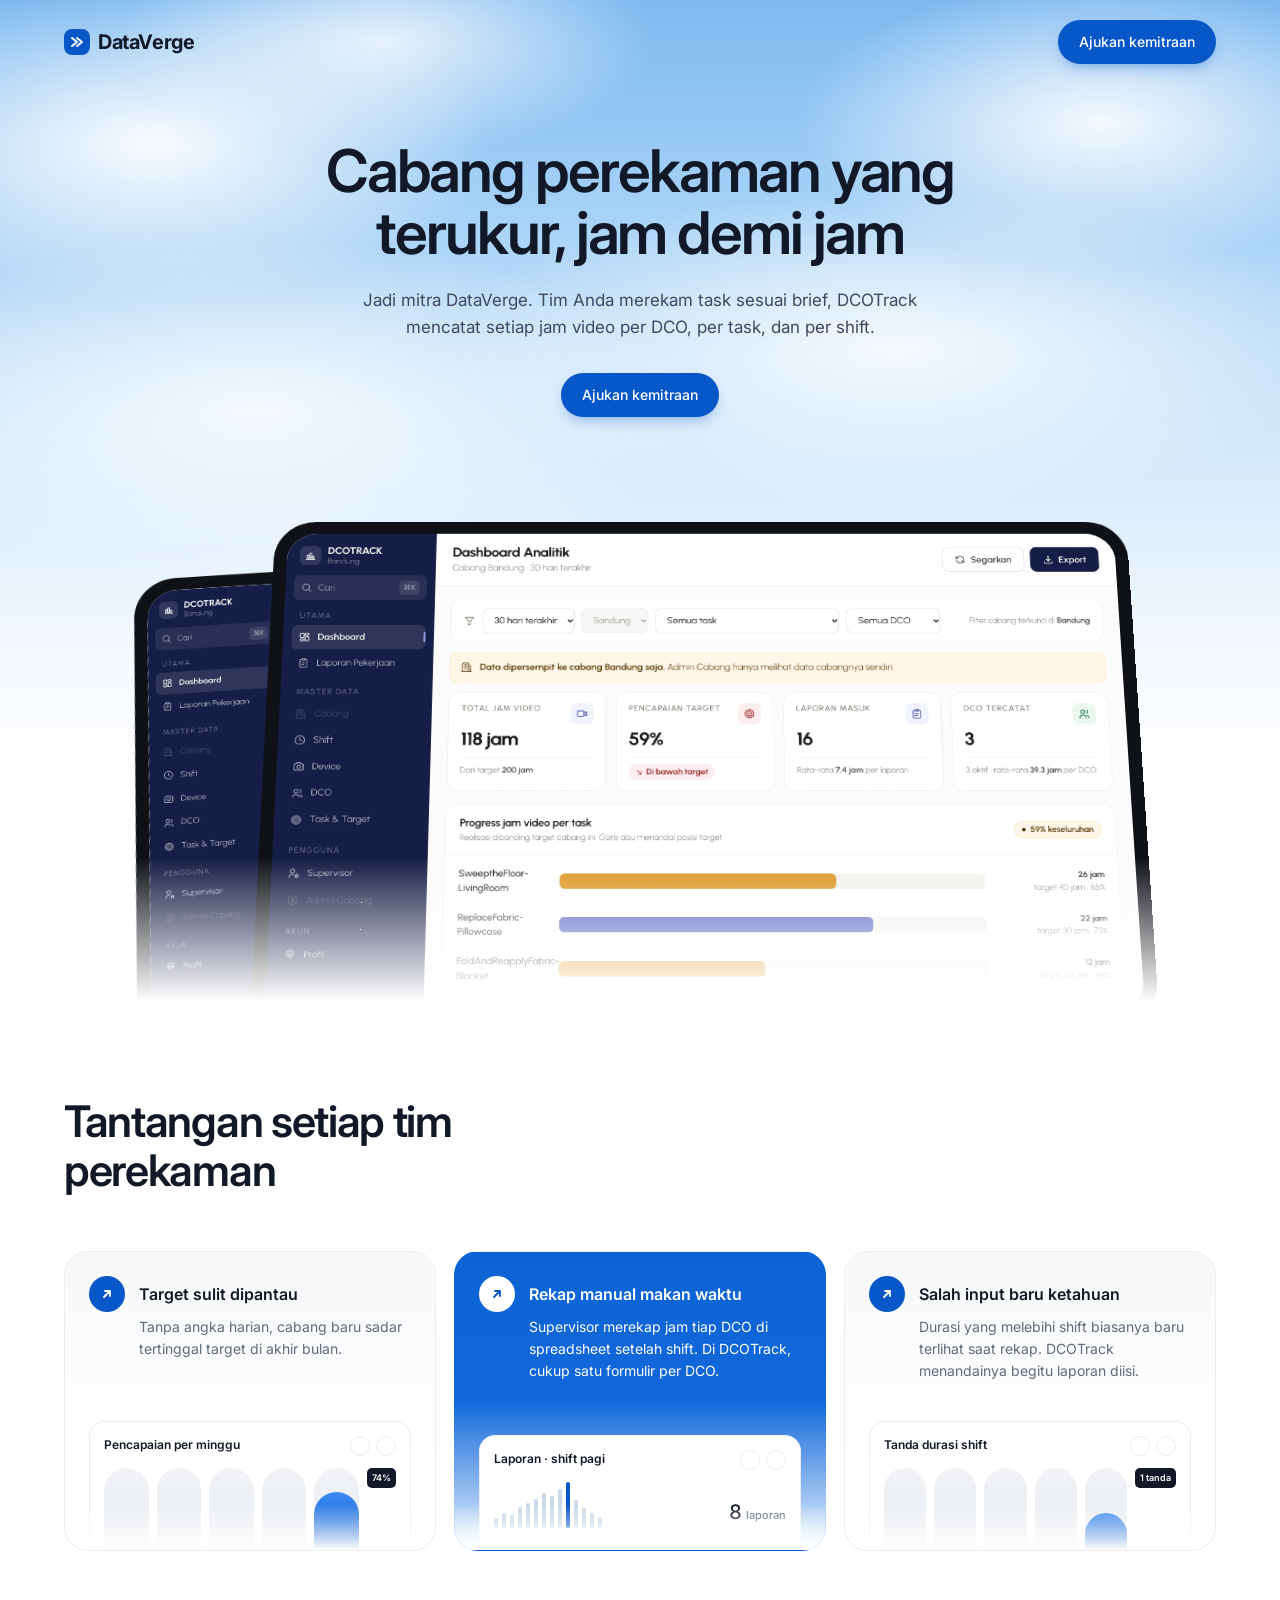
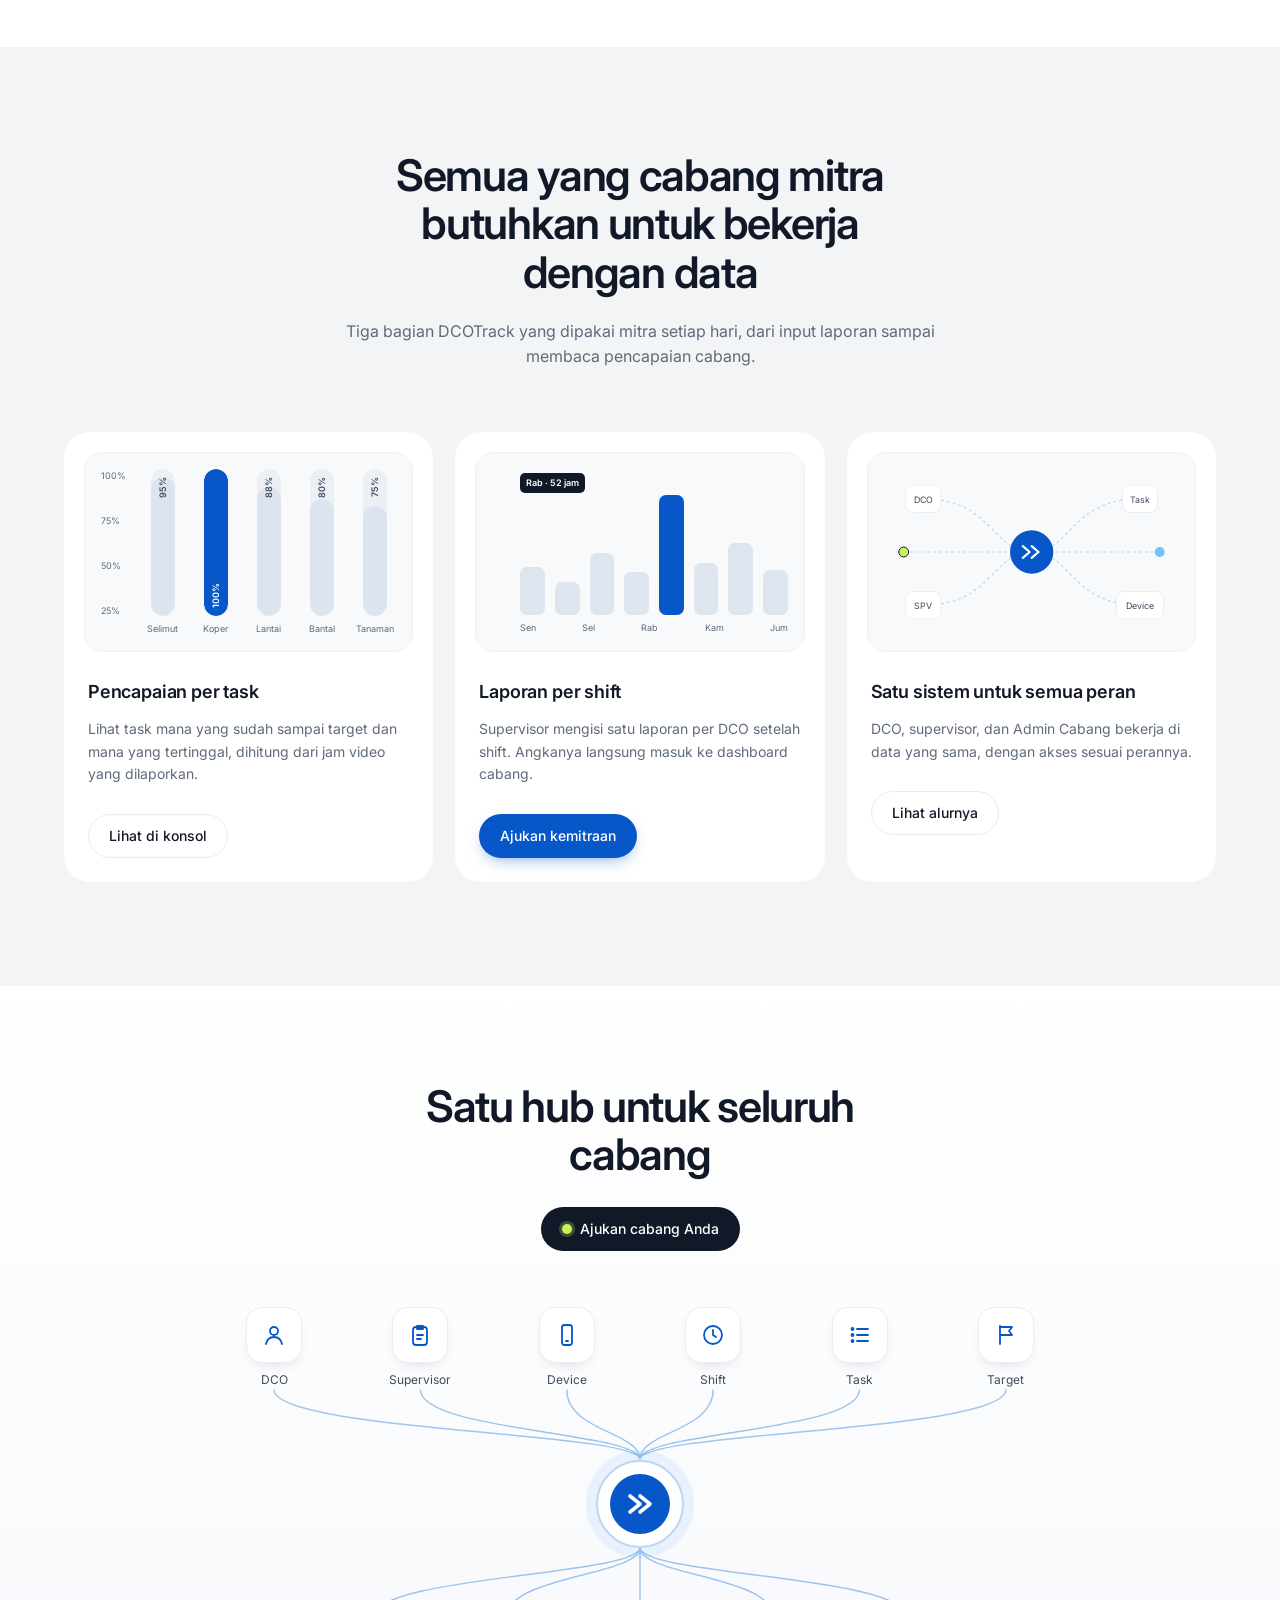
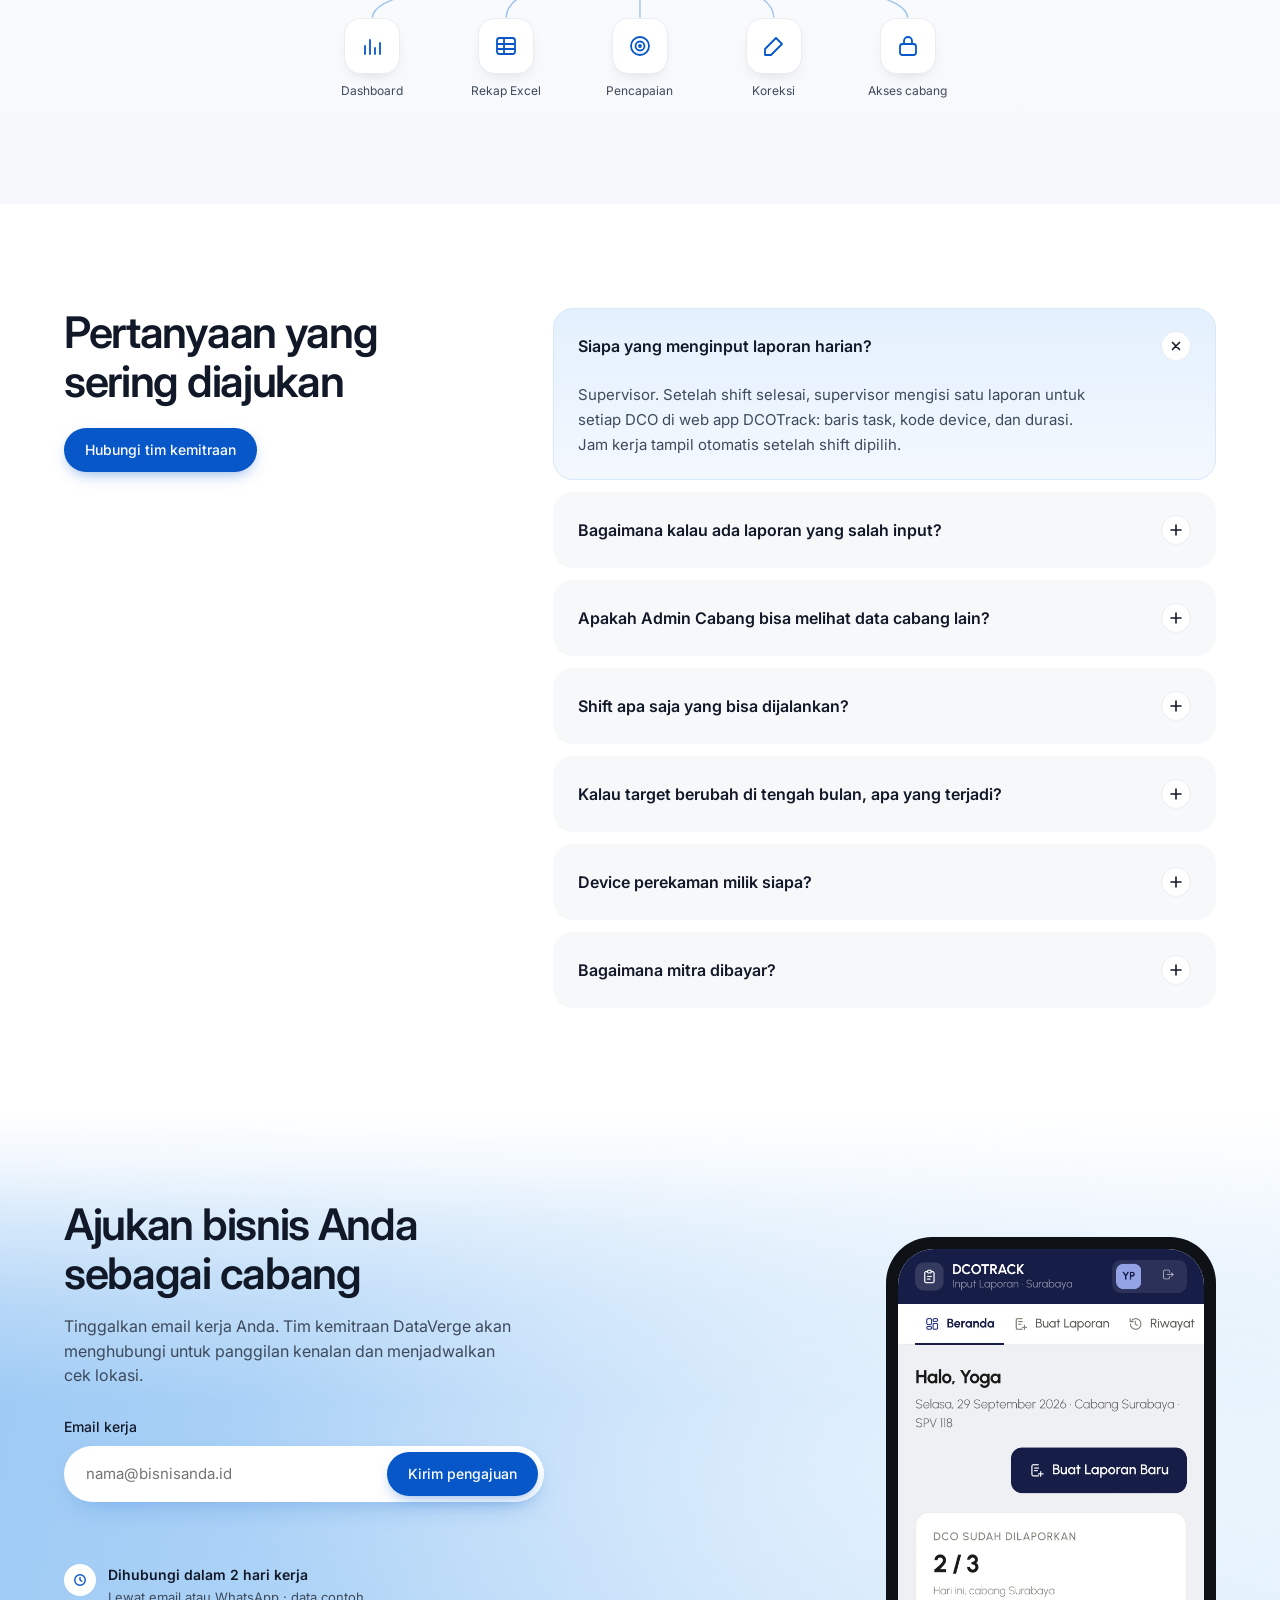
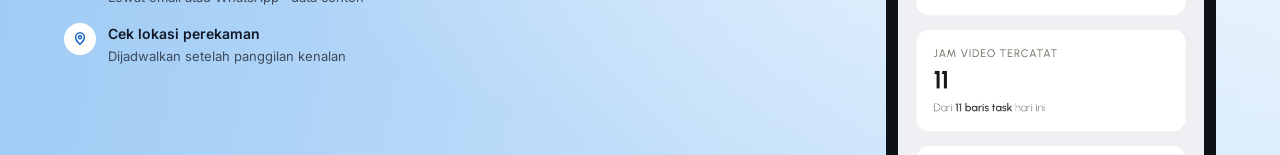
==== index.html @ 67f7b641 "first commit" ====
<!DOCTYPE html>
<html lang="id">
<head>
<meta charset="utf-8">
<meta name="viewport" content="width=device-width, initial-scale=1">
<title>DataVerge · Kemitraan Cabang Perekaman</title>
<meta name="description" content="Program kemitraan DataVerge: jalankan cabang perekaman video aktivitas, dengan laporan per DCO, per task, dan per shift di DCOTrack.">
<link rel="preconnect" href="https://fonts.googleapis.com">
<link rel="preconnect" href="https://fonts.gstatic.com" crossorigin>
<link href="https://fonts.googleapis.com/css2?family=Inter:wght@400;500;600;700&display=swap" rel="stylesheet">
<style>
/* Layout mengikuti referensi yang dipilih pemilik (override DESIGN.md untuk halaman ini). Warna dan font tetap dari DESIGN.md. */
:root{
  --blue:#1677E8; --btn:#0757C9; --btn-h:#0646A3; --sky:#70C5F4; --pale:#EAF6FD; --bar:#D6E8FA;
  --lime:#C8F45A; --ink:#111827; --text2:#5F6B7D; --text3:#3E4A5C; --border:#E8EDF2; --soft:#F5F7FA; --gray:#F3F4F6;
  --f:'Inter',system-ui,-apple-system,'Segoe UI',sans-serif;
}
*,*::before,*::after{box-sizing:border-box}
@media (prefers-reduced-motion:no-preference){html{scroll-behavior:smooth}}
body{margin:0;font-family:var(--f);color:var(--ink);background:#fff;font-size:16px;line-height:1.55;-webkit-font-smoothing:antialiased;overflow-x:hidden}
h1,h2,h3,h4,p,ul,ol,dl,dd,figure{margin:0}
ul,ol{list-style:none;padding:0}
svg{display:block}
a{color:inherit}
a[href],button,summary,select,label[for]{cursor:pointer}
button:disabled{cursor:not-allowed}
:focus-visible{outline:3px solid var(--btn);outline-offset:2px;border-radius:8px}
.sr-only{position:absolute;width:1px;height:1px;overflow:hidden;clip:rect(0,0,0,0);white-space:nowrap}
.skip{position:absolute;left:16px;top:-60px;background:var(--ink);color:#fff;padding:10px 14px;border-radius:8px;z-index:100;text-decoration:none}
.skip:focus{top:12px}
.wrap{max-width:1200px;margin:0 auto;padding:0 24px}
section[id]{scroll-margin-top:24px}
.num{font-variant-numeric:tabular-nums}

/* buttons (pill, as in reference) */
.btn{display:inline-flex;align-items:center;justify-content:center;gap:8px;min-height:44px;padding:0 20px;border-radius:999px;font:500 14px/1 var(--f);text-decoration:none;border:1px solid transparent;transition:background .15s,border-color .15s,transform .1s;white-space:nowrap}
.btn:active{transform:translateY(1px)}
.btn-blue{background:var(--btn);color:#fff;box-shadow:0 6px 16px -6px rgba(7,87,201,.55)}
.btn-blue:hover{background:var(--btn-h)}
.btn-blue:disabled{background:#8EA9D3;box-shadow:none}
.btn-dark{background:var(--ink);color:#fff}
.btn-dark:hover{background:#2A3343}
.btn-dark .dot{width:10px;height:10px;border-radius:50%;background:var(--lime);box-shadow:0 0 0 3px rgba(200,244,90,.25)}
.btn-line{background:#fff;color:var(--ink);border-color:var(--border)}
.btn-line:hover{background:var(--soft);border-color:#CED6E0}
.tag{display:inline-block;font-size:11px;font-weight:500;line-height:1;color:var(--text2);background:#fff;border:1px solid var(--border);padding:5px 7px;border-radius:6px;white-space:nowrap}

/* ================= HEADER + HERO ================= */
.hero{position:relative;padding:0 0 0;background:
  radial-gradient(ellipse 38% 22% at 12% 14%,rgba(255,255,255,.95),rgba(255,255,255,0) 70%),
  radial-gradient(ellipse 30% 16% at 30% 4%,rgba(255,255,255,.8),rgba(255,255,255,0) 70%),
  radial-gradient(ellipse 34% 20% at 86% 12%,rgba(255,255,255,.9),rgba(255,255,255,0) 70%),
  radial-gradient(ellipse 50% 22% at 70% 34%,rgba(255,255,255,.85),rgba(255,255,255,0) 70%),
  radial-gradient(ellipse 50% 24% at 20% 40%,rgba(255,255,255,.8),rgba(255,255,255,0) 70%),
  linear-gradient(180deg,#7DB9F0 0%,#A9D3F7 22%,#D3E9FB 44%,#F2F8FE 62%,#fff 76%);overflow:hidden}
.head{display:flex;align-items:center;gap:20px;height:84px}
.logo{display:inline-flex;align-items:center;gap:8px;font-weight:700;font-size:20px;letter-spacing:-.02em;color:var(--ink);text-decoration:none;min-height:44px}
.logo-mark{width:26px;height:26px;border-radius:8px;background:var(--btn);display:grid;place-items:center}
.head-right{display:flex;align-items:center;gap:8px;margin-left:auto}

.hero-copy{text-align:center;padding:56px 0 40px}
.hero h1{font-size:clamp(36px,4.6vw,60px);line-height:1.06;font-weight:600;letter-spacing:-.035em;max-width:19ch;margin:0 auto}
.hero-sub{margin:22px auto 0;max-width:52ch;font-size:17px;line-height:1.6;color:var(--text3)}
.hero-cta{display:flex;justify-content:center;flex-wrap:wrap;gap:10px;margin-top:32px}

/* scaled mockups */
.scale-box{position:relative;width:100%;height:calc(var(--h) * var(--k,0.5) * 1px)}
.scale-inner{position:absolute;left:0;top:0;width:calc(var(--w) * 1px);height:calc(var(--h) * 1px);transform:scale(var(--k,0.5));transform-origin:top left}
.stage-wrap{max-width:1040px;margin:0 auto;position:relative;overflow:hidden;padding-top:8px}
.stage-wrap::after{content:"";position:absolute;left:-10%;right:-10%;bottom:-2px;height:30%;background:linear-gradient(180deg,rgba(255,255,255,0),#fff 85%);pointer-events:none}
.stage{position:absolute;inset:0;transform:perspective(2200px) rotateX(16deg);transform-origin:50% 100%}
.device{position:absolute;background:#0E1116;border-radius:44px;padding:14px}
.device .screen{background:#fff;border-radius:32px;width:100%;height:100%;overflow:hidden;display:flex}
.dev-phone{left:0;top:60px;width:250px;height:500px;transform:rotate(-4deg)}
.dev-tab{left:130px;top:0;width:910px;height:560px}
/* Layar device memakai screenshot asli prototipe DCOTrack (assets/). */
.screen img{display:block;width:100%;height:100%;object-fit:cover;object-position:left top}

/* ================= WHY ================= */
.why{padding:72px 0 96px}
.why-top{display:flex;justify-content:space-between;align-items:flex-end;gap:32px}
.h2{font-size:clamp(30px,3.4vw,44px);line-height:1.12;font-weight:600;letter-spacing:-.03em}
.why-top .h2{max-width:15ch}
.why-top p{margin-top:16px;color:var(--text2);max-width:52ch}
.why-cards{display:grid;grid-template-columns:repeat(3,minmax(0,1fr));gap:18px;margin-top:56px}
.wcard{position:relative;border-radius:24px;background:linear-gradient(180deg,#F7F8FA,#fff 70%);border:1px solid var(--border);padding:24px 24px 0;overflow:hidden;min-height:300px;display:flex;flex-direction:column}
.wcard-h{display:grid;grid-template-columns:36px 1fr;gap:14px;align-items:start}
.arrow{width:36px;height:36px;border-radius:50%;background:var(--btn);display:grid;place-items:center}
.wcard h3{font-size:16px;font-weight:600;margin-top:6px}
.wcard p{font-size:14px;color:var(--text2);margin-top:10px;line-height:1.55}
.wcard.hi{background:linear-gradient(180deg,#0B63D4 0%,#1268DA 50%,#EAF4FE 100%);border-color:transparent;color:#fff}
.wcard.hi .arrow{background:#fff}
.wcard.hi p{color:#fff}
.wwidget{margin-top:auto;padding-top:20px;position:relative}
.wwidget::after{content:"";position:absolute;left:-24px;right:-24px;bottom:0;height:46px;background:linear-gradient(180deg,rgba(255,255,255,0),#fff)}
.wpanel{background:#fff;border:1px solid var(--border);border-radius:16px 16px 0 0;border-bottom:0;padding:14px 14px 0;color:var(--ink)}
.wpanel-h{display:flex;justify-content:space-between;align-items:center;font-size:12px;font-weight:600}
.wpanel-h .ic{display:flex;gap:6px}
.wpanel-h .ic i{width:20px;height:20px;border-radius:50%;border:1px solid var(--border)}
.wcols{display:flex;align-items:flex-end;gap:8px;height:82px;margin-top:12px}
.wcols span{flex:1;height:100%;border-radius:999px 999px 0 0;background:linear-gradient(180deg,#F1F3F6,#E7EBF0);position:relative;overflow:hidden}
.wcols span.hi::after{content:"";position:absolute;left:0;right:0;bottom:0;height:var(--v);background:linear-gradient(180deg,#3B8BF0,var(--btn));border-radius:999px 999px 0 0}
.wcols .lbl{flex:none;width:auto;height:auto;background:none;font-size:10px;color:var(--text2);align-self:flex-start;overflow:visible}
.wcols .lbl b{display:inline-block;background:var(--ink);color:#fff;border-radius:5px;padding:3px 5px;font-size:9px;font-weight:600}
.wmini{display:flex;align-items:flex-end;justify-content:space-between;height:70px;margin-top:10px}
.wmini .bars{display:flex;align-items:flex-end;gap:4px;height:100%}
.wmini .bars i{width:4px;border-radius:3px;background:#C9D8EA}
.wmini .bars i.hi{background:var(--btn)}
.wmini b{font-size:20px;font-weight:500}
.wmini b small{font-size:11px;color:var(--text2);margin-left:4px;font-weight:500}
.wcard.hi .wmini{padding-bottom:22px}

/* ================= TOOLS ================= */
.tools{background:var(--gray);padding:104px 0}
.center{text-align:center}
.center .h2{max-width:20ch;margin:0 auto}
.center .lead{max-width:60ch;margin:22px auto 0;color:var(--text2)}
.tool-cards{display:grid;grid-template-columns:repeat(3,minmax(0,1fr));gap:22px;margin-top:64px}
.tcard{background:#fff;border-radius:26px;padding:20px 20px 24px;display:flex;flex-direction:column}
.tvis{height:200px;border-radius:18px;background:#F8F9FB;border:1px solid #EEF1F5;padding:16px;position:relative;overflow:hidden}
.tcard h3{font-size:18px;font-weight:600;margin:26px 4px 0;letter-spacing:-.01em}
.tcard p{font-size:14px;color:var(--text2);margin:12px 4px 0;line-height:1.6}
.tcard .btn{align-self:flex-start;margin:28px 4px 0}
.tv-pills{display:grid;grid-template-columns:30px repeat(5,1fr);gap:10px;height:100%}
.tv-pills .y{display:flex;flex-direction:column;justify-content:space-between;font-size:9px;color:var(--text2);padding-bottom:18px}
.tv-pills .c{display:flex;flex-direction:column;align-items:center;gap:6px}
.tv-pills .c span{flex:1;width:24px;border-radius:999px;background:#ECEFF3;position:relative;overflow:hidden;display:flex;justify-content:center}
.tv-pills .c span em{position:absolute;top:8px;writing-mode:vertical-rl;transform:rotate(180deg);font-style:normal;font-size:9px;font-weight:600;color:var(--text3);z-index:1}
.tv-pills .c span::after{content:"";position:absolute;left:0;right:0;bottom:0;height:var(--v);background:#DCE5EF;border-radius:999px}
.tv-pills .c.hi span::after{background:var(--btn)}
.tv-pills .c.hi span em{color:#fff;top:auto;bottom:8px}
.tv-pills .c small{font-size:9px;color:var(--text2)}
.tv-bars{display:flex;align-items:flex-end;gap:10px;height:120px;margin-top:26px;padding-left:28px;position:relative}
.tv-bars i{flex:1;border-radius:7px;background:#DDE5EE}
.tv-bars i.hi{background:var(--btn)}
.tv-bars .tip{position:absolute;left:28px;top:-22px;font-size:9px;font-weight:600;background:var(--ink);color:#fff;padding:3px 6px;border-radius:5px}
.tv-x{display:flex;justify-content:space-between;font-size:9px;color:var(--text2);margin-top:6px;padding-left:28px}
.tv-net{width:100%;height:100%}

/* ================= HUB (integrations) ================= */
.hub{padding:96px 0 104px;background:linear-gradient(180deg,#fff,#F6F8FB)}
.hub .btn{margin-top:28px}
.hub-diagram{position:relative;max-width:820px;margin:56px auto 0}
.hub-diagram svg.lines{position:absolute;inset:0;width:100%;height:100%}
.hub-grid{position:relative;display:grid;grid-template-rows:auto auto auto;row-gap:0}
.irow{display:flex;justify-content:space-between;gap:8px}
.irow.r2{padding:0 8%;margin-top:22px}
.tile{display:flex;flex-direction:column;align-items:center;gap:8px;width:88px;font-size:12px;color:var(--text3);text-align:center;position:relative;z-index:1}
.tile .ib{width:56px;height:56px;border-radius:16px;background:#fff;border:1px solid var(--border);display:grid;place-items:center;box-shadow:0 6px 16px -10px rgba(17,24,39,.25)}
.core{display:flex;justify-content:center;margin:70px 0}
.core .ring{width:88px;height:88px;border-radius:50%;background:#fff;border:2px solid #B8D6F6;display:grid;place-items:center;box-shadow:0 0 0 10px rgba(22,119,232,.07);position:relative;z-index:1}
.core .ring span{width:60px;height:60px;border-radius:50%;background:var(--btn);display:grid;place-items:center}
.irow.out{padding:0 12%}

/* ================= FAQ ================= */
.faq{padding:104px 0}
.faq-grid{display:grid;grid-template-columns:minmax(0,.85fr) minmax(0,1.3fr);gap:56px;align-items:start}
.faq .btn{margin-top:22px}
.faq-list{display:grid;gap:12px}
.faq-list details{border-radius:20px;background:#F7F8FA;border:1px solid transparent;transition:background .2s}
.faq-list details[open]{background:linear-gradient(180deg,#E3F0FD,#F3F8FE);border-color:#D6E8FA}
.faq-list summary{list-style:none;display:flex;justify-content:space-between;align-items:center;gap:16px;padding:22px 24px;font-size:16px;font-weight:600;min-height:44px;border-radius:20px}
.faq-list summary::-webkit-details-marker{display:none}
.faq-list summary:hover{color:var(--btn)}
.faq-list summary .pm{flex:none;width:30px;height:30px;border-radius:50%;background:#fff;border:1px solid var(--border);display:grid;place-items:center;transition:transform .2s}
.faq-list details[open] .pm{transform:rotate(45deg)}
.faq-list .ans{padding:0 24px 22px;font-size:15px;color:var(--text3);line-height:1.65;max-width:62ch}
.faq-list .ans .tag{margin-left:6px}

/* ================= CTA band (newsletter) ================= */
/* Band masuk dari putih (tanpa garis batas), lalu biru langit yang menipis ke kanan. */
.join{position:relative;overflow:hidden;background:
  linear-gradient(180deg,#fff 0%,rgba(255,255,255,.85) 8%,rgba(255,255,255,.55) 18%,rgba(255,255,255,.25) 30%,rgba(255,255,255,0) 45%),
  radial-gradient(ellipse 90% 70% at 85% 55%,rgba(255,255,255,.55) 0%,rgba(255,255,255,.3) 35%,rgba(255,255,255,0) 75%),
  linear-gradient(100deg,#9CC9F4 0%,#AFD4F7 30%,#C6E1FA 60%,#DCEDFC 100%)}
.join-grid{display:grid;grid-template-columns:minmax(0,1fr) minmax(0,.9fr);gap:40px;align-items:center;padding-top:88px;padding-bottom:88px}
.join .h2{max-width:16ch}
.join .sub{margin-top:16px;color:var(--text3);max-width:46ch}
.jform{margin-top:28px;max-width:480px}
.jrow{display:flex;gap:8px;background:#fff;border-radius:999px;padding:6px;box-shadow:0 10px 30px -14px rgba(7,87,201,.4)}
.jrow input{flex:1;min-width:0;border:0;background:transparent;font:400 15px var(--f);color:var(--ink);padding:0 16px;min-height:44px;border-radius:999px}
.jrow input:focus{outline:none}
.jrow:focus-within{box-shadow:0 0 0 3px rgba(7,87,201,.35),0 10px 30px -14px rgba(7,87,201,.4)}
.jrow.bad{box-shadow:0 0 0 2px #B42318}
.jform label.lbl{display:block;font-size:14px;font-weight:500;margin-bottom:8px}
.jmsg{font-size:13px;margin-top:10px;min-height:20px;color:#8A1C1C}
.jmsg.ok{color:#14532D}
.spinner{width:14px;height:14px;border-radius:50%;border:2px solid rgba(255,255,255,.45);border-top-color:#fff;display:none}
.loading .spinner{display:inline-block;animation:spin .8s linear infinite}
@keyframes spin{to{transform:rotate(360deg)}}
@media (prefers-reduced-motion:reduce){.loading .spinner{animation:none}}
.done{display:none;margin-top:28px;max-width:480px;background:#fff;border-radius:20px;padding:20px}
.done.show{display:block}
.done h3{font-size:17px;font-weight:600}
.done p{font-size:14px;color:var(--text2);margin-top:6px}
.done .proto{margin-top:12px;font-size:12px;background:var(--soft);border-radius:8px;padding:8px 10px}
.done .btn{margin-top:14px}
.join-info{margin-top:32px;display:grid;gap:16px;max-width:440px}
.join-info li{display:grid;grid-template-columns:32px 1fr;gap:12px;font-size:14px}
.join-info .pin{width:32px;height:32px;border-radius:50%;background:#fff;display:grid;place-items:center}
.join-info b{font-weight:600;display:block}
.join-info span{color:var(--text3);font-size:13px}
.phone-wrap{max-width:330px;margin-left:auto;width:100%;align-self:end;margin-bottom:-170px}
@media (max-width:1000px){.phone-wrap{margin-bottom:-150px}}
.phone{position:absolute;inset:0;background:#0E1116;border-radius:46px;padding:12px}
.phone .screen{background:#fff;border-radius:36px;height:100%;overflow:hidden}

/* ================= RESPONSIVE ================= */
@media (max-width:1000px){
  .why-cards,.tool-cards{grid-template-columns:1fr 1fr}
  .why-cards > :last-child,.tool-cards > :last-child{grid-column:1/-1}
  .faq-grid,.join-grid{grid-template-columns:1fr}
  .phone-wrap{margin:0 auto}
}
@media (max-width:900px){
  .hero .wrap{position:relative}
}
@media (max-width:640px){
  .wrap{padding:0 18px}
  .why-cards,.tool-cards{grid-template-columns:1fr}
  .why-top{flex-direction:column;align-items:flex-start;gap:20px}
  .why,.tools,.hub,.faq{padding:64px 0}
  .hero-copy{padding:32px 0 28px}
  .hero-cta .btn{flex:1 1 100%}
  .irow{flex-wrap:wrap;justify-content:center;row-gap:16px}
  .irow.r2,.irow.out{padding:0}
  .tile{width:30%}
  .hub-diagram svg.lines{display:none}
  .core{margin:28px 0}
  .jrow{flex-direction:column;border-radius:20px}
  .jrow .btn{width:100%}
  .join-grid{padding-top:64px;padding-bottom:64px}
  .faq-list summary{padding:18px}
  .faq-list .ans{padding:0 18px 18px}
}
</style>
</head>
<body>
<a class="skip" href="#main">Langsung ke konten</a>

<!-- ================= HERO ================= -->
<header class="hero" id="beranda">
  <div class="wrap">
    <div class="head">
      <a class="logo" href="#beranda" aria-label="DataVerge, ke atas">
        <span class="logo-mark" aria-hidden="true"><svg width="14" height="14" viewBox="0 0 14 14"><path d="M2 3l5 4-5 4M7 3l5 4-5 4" fill="none" stroke="#fff" stroke-width="2" stroke-linecap="round" stroke-linejoin="round"/></svg></span>DataVerge</a>
      <div class="head-right">
        <a class="btn btn-blue" href="#daftar">Ajukan kemitraan</a>
      </div>
    </div>

    <div class="hero-copy">
      <h1>Cabang perekaman yang terukur, jam demi jam</h1>
      <p class="hero-sub">Jadi mitra DataVerge. Tim Anda merekam task sesuai brief, DCOTrack mencatat setiap jam video per DCO, per task, dan per shift.</p>
      <div class="hero-cta">
        <a class="btn btn-blue" href="#daftar">Ajukan kemitraan</a>      </div>
    </div>
  </div>

  <div class="wrap">
    <div class="stage-wrap">
      <div class="scale-box" data-w="1040" style="--w:1040;--h:560" role="img" aria-label="Tampilan konsol admin DCOTrack untuk Admin Cabang Bandung: total jam video, pencapaian target, laporan masuk, dan progres per task. Data contoh dari prototipe.">
        <div class="scale-inner" aria-hidden="true">
          <div class="stage">
            <div class="device dev-phone"><div class="screen"><img src="assets/dcotrack-admin.webp" width="2800" height="1690" alt="" decoding="async"></div></div>
            <div class="device dev-tab"><div class="screen"><img src="assets/dcotrack-admin.webp" width="2800" height="1690" alt="" fetchpriority="high" decoding="async"></div></div>
          </div>
        </div>
      </div>
    </div>
  </div>
</header>

<main id="main">

<!-- ================= WHY ================= -->
<section class="why" id="kenapa" aria-labelledby="why-title">
  <div class="wrap">
    <div class="why-top">
      <div>
        <h2 class="h2" id="why-title">Tantangan setiap tim perekaman</h2>
      </div>
    </div>

    <div class="why-cards">
      <article class="wcard">
        <div class="wcard-h">
          <span class="arrow" aria-hidden="true"><svg width="14" height="14" viewBox="0 0 14 14"><path d="M4 10l6-6M5 4h5v5" fill="none" stroke="#fff" stroke-width="1.8" stroke-linecap="round" stroke-linejoin="round"/></svg></span>
          <div><h3>Target sulit dipantau</h3><p>Tanpa angka harian, cabang baru sadar tertinggal target di akhir bulan.</p></div>
        </div>
        <div class="wwidget" aria-hidden="true">
          <div class="wpanel">
            <div class="wpanel-h"><span>Pencapaian per minggu</span><span class="ic"><i></i><i></i></span></div>
            <div class="wcols"><span></span><span></span><span></span><span></span><span class="hi" style="--v:70%"></span><span class="lbl"><b>74%</b></span></div>
          </div>
        </div>
      </article>

      <article class="wcard hi">
        <div class="wcard-h">
          <span class="arrow" aria-hidden="true"><svg width="14" height="14" viewBox="0 0 14 14"><path d="M4 10l6-6M5 4h5v5" fill="none" stroke="#0757C9" stroke-width="1.8" stroke-linecap="round" stroke-linejoin="round"/></svg></span>
          <div><h3>Rekap manual makan waktu</h3><p>Supervisor merekap jam tiap DCO di spreadsheet setelah shift. Di DCOTrack, cukup satu formulir per DCO.</p></div>
        </div>
        <div class="wwidget" aria-hidden="true">
          <div class="wpanel">
            <div class="wpanel-h"><span>Laporan · shift pagi</span><span class="ic"><i></i><i></i></span></div>
            <div class="wmini">
              <div class="bars"><i style="height:20%"></i><i style="height:30%"></i><i style="height:26%"></i><i style="height:44%"></i><i style="height:52%"></i><i style="height:60%"></i><i style="height:72%"></i><i style="height:66%"></i><i style="height:80%"></i><i class="hi" style="height:96%"></i><i style="height:58%"></i><i style="height:40%"></i><i style="height:30%"></i><i style="height:22%"></i></div>
              <b class="num">8<small>laporan</small></b>
            </div>
          </div>
        </div>
      </article>

      <article class="wcard">
        <div class="wcard-h">
          <span class="arrow" aria-hidden="true"><svg width="14" height="14" viewBox="0 0 14 14"><path d="M4 10l6-6M5 4h5v5" fill="none" stroke="#fff" stroke-width="1.8" stroke-linecap="round" stroke-linejoin="round"/></svg></span>
          <div><h3>Salah input baru ketahuan</h3><p>Durasi yang melebihi shift biasanya baru terlihat saat rekap. DCOTrack menandainya begitu laporan diisi.</p></div>
        </div>
        <div class="wwidget" aria-hidden="true">
          <div class="wpanel">
            <div class="wpanel-h"><span>Tanda durasi shift</span><span class="ic"><i></i><i></i></span></div>
            <div class="wcols"><span></span><span></span><span></span><span></span><span class="hi" style="--v:45%"></span><span class="lbl"><b>1 tanda</b></span></div>
          </div>
        </div>
      </article>
    </div>
  </div>
</section>

<!-- ================= TOOLS ================= -->
<section class="tools" id="fitur" aria-labelledby="tools-title">
  <div class="wrap center">
    <h2 class="h2" id="tools-title">Semua yang cabang mitra butuhkan untuk bekerja dengan data</h2>
    <p class="lead">Tiga bagian DCOTrack yang dipakai mitra setiap hari, dari input laporan sampai membaca pencapaian cabang.</p>

    <div class="tool-cards" style="text-align:left">
      <article class="tcard">
        <div class="tvis" role="img" aria-label="Pencapaian per task: Selimut 95 persen, Koper 100 persen, Lantai 88 persen, Bantal 80 persen, Tanaman 75 persen. Data contoh.">
          <div class="tv-pills" aria-hidden="true">
            <div class="y"><span>100%</span><span>75%</span><span>50%</span><span>25%</span></div>
            <div class="c"><span style="--v:95%"><em>95%</em></span><small>Selimut</small></div>
            <div class="c hi"><span style="--v:100%"><em>100%</em></span><small>Koper</small></div>
            <div class="c"><span style="--v:88%"><em>88%</em></span><small>Lantai</small></div>
            <div class="c"><span style="--v:80%"><em>80%</em></span><small>Bantal</small></div>
            <div class="c"><span style="--v:75%"><em>75%</em></span><small>Tanaman</small></div>
          </div>
        </div>
        <h3>Pencapaian per task</h3>
        <p>Lihat task mana yang sudah sampai target dan mana yang tertinggal, dihitung dari jam video yang dilaporkan.</p>
        <a class="btn btn-line" href="dv-admin.html">Lihat di konsol</a>
      </article>

      <article class="tcard">
        <div class="tvis" role="img" aria-label="Jam video per hari selama satu minggu, tertinggi hari Rabu. Data contoh.">
          <div aria-hidden="true">
            <div class="tv-bars"><span class="tip">Rab · 52 jam</span><i style="height:40%"></i><i style="height:28%"></i><i style="height:52%"></i><i style="height:36%"></i><i class="hi" style="height:100%"></i><i style="height:44%"></i><i style="height:60%"></i><i style="height:38%"></i></div>
            <div class="tv-x"><span>Sen</span><span>Sel</span><span>Rab</span><span>Kam</span><span>Jum</span></div>
          </div>
        </div>
        <h3>Laporan per shift</h3>
        <p>Supervisor mengisi satu laporan per DCO setelah shift. Angkanya langsung masuk ke dashboard cabang.</p>
        <a class="btn btn-blue" href="#daftar">Ajukan kemitraan</a>
      </article>

      <article class="tcard">
        <div class="tvis" role="img" aria-label="Diagram: DCO, supervisor, device, dan task terhubung ke DCOTrack.">
          <svg class="tv-net" viewBox="0 0 300 168" aria-hidden="true">
            <g stroke="#B8D6F6" stroke-width="1.2" fill="none" stroke-dasharray="3 3">
              <path d="M40 30 C110 30 110 84 150 84"/><path d="M40 138 C110 138 110 84 150 84"/><path d="M260 30 C190 30 190 84 150 84"/><path d="M260 138 C190 138 190 84 150 84"/><path d="M20 84 H150"/><path d="M280 84 H150"/>
            </g>
            <circle cx="150" cy="84" r="22" fill="#0757C9"/><path d="M141 78l7 6-7 6M150 78l7 6-7 6" fill="none" stroke="#fff" stroke-width="2.2" stroke-linecap="round" stroke-linejoin="round"/>
            <g font-family="Inter,sans-serif" font-size="9" fill="#3E4A5C" text-anchor="middle">
              <rect x="22" y="16" width="36" height="28" rx="8" fill="#fff" stroke="#E8EDF2"/><text x="40" y="34">DCO</text>
              <rect x="22" y="124" width="36" height="28" rx="8" fill="#fff" stroke="#E8EDF2"/><text x="40" y="142">SPV</text>
              <rect x="242" y="16" width="36" height="28" rx="8" fill="#fff" stroke="#E8EDF2"/><text x="260" y="34">Task</text>
              <rect x="236" y="124" width="48" height="28" rx="8" fill="#fff" stroke="#E8EDF2"/><text x="260" y="142">Device</text>
              <circle cx="20" cy="84" r="5" fill="#C8F45A" stroke="#111827"/><circle cx="280" cy="84" r="5" fill="#70C5F4"/>
            </g>
          </svg>
        </div>
        <h3>Satu sistem untuk semua peran</h3>
        <p>DCO, supervisor, dan Admin Cabang bekerja di data yang sama, dengan akses sesuai perannya.</p>
        <a class="btn btn-line" href="#cara-kerja">Lihat alurnya</a>
      </article>
    </div>
  </div>
</section>

<!-- ================= HUB ================= -->
<section class="hub" id="cara-kerja" aria-labelledby="hub-title">
  <div class="wrap center">
    <h2 class="h2" id="hub-title">Satu hub untuk seluruh cabang</h2>
    <a class="btn btn-dark" href="#daftar"><span class="dot" aria-hidden="true"></span>Ajukan cabang Anda</a>

    <div class="hub-diagram" id="hub">
      <svg class="lines" id="hub-lines" aria-hidden="true"></svg>
      <div class="hub-grid">
        <ul class="irow r1" aria-label="Yang diinput cabang">
          <li class="tile"><span class="ib"><svg width="26" height="26" viewBox="0 0 26 26" fill="none" stroke="#0757C9" stroke-width="1.8" stroke-linecap="round"><circle cx="13" cy="9" r="4"/><path d="M5 22c1-4.5 4.2-7 8-7s7 2.5 8 7"/></svg></span>DCO</li>
          <li class="tile"><span class="ib"><svg width="26" height="26" viewBox="0 0 26 26" fill="none" stroke="#0757C9" stroke-width="1.8" stroke-linecap="round" stroke-linejoin="round"><rect x="6" y="5" width="14" height="18" rx="3"/><path d="M10 4h6v3h-6zM10 13h6M10 17h4"/></svg></span>Supervisor</li>
          <li class="tile"><span class="ib"><svg width="26" height="26" viewBox="0 0 26 26" fill="none" stroke="#0757C9" stroke-width="1.8" stroke-linecap="round"><rect x="8" y="3" width="10" height="20" rx="2.5"/><path d="M12 19h2"/></svg></span>Device</li>
          <li class="tile"><span class="ib"><svg width="26" height="26" viewBox="0 0 26 26" fill="none" stroke="#0757C9" stroke-width="1.8" stroke-linecap="round"><circle cx="13" cy="13" r="9"/><path d="M13 8v5l3 2"/></svg></span>Shift</li>
          <li class="tile"><span class="ib"><svg width="26" height="26" viewBox="0 0 26 26" fill="none" stroke="#0757C9" stroke-width="1.8" stroke-linecap="round"><path d="M10 7h11M10 13h11M10 19h11"/><circle cx="5.5" cy="7" r="1" fill="#0757C9"/><circle cx="5.5" cy="13" r="1" fill="#0757C9"/><circle cx="5.5" cy="19" r="1" fill="#0757C9"/></svg></span>Task</li>
          <li class="tile"><span class="ib"><svg width="26" height="26" viewBox="0 0 26 26" fill="none" stroke="#0757C9" stroke-width="1.8" stroke-linecap="round" stroke-linejoin="round"><path d="M7 22V4"/><path d="M7 5h12l-3 4 3 4H7"/></svg></span>Target</li>
        </ul>
        <div class="core"><span class="ring"><span><svg width="28" height="28" viewBox="0 0 14 14" aria-hidden="true"><path d="M2 3l5 4-5 4M7 3l5 4-5 4" fill="none" stroke="#fff" stroke-width="1.8" stroke-linecap="round" stroke-linejoin="round"/></svg></span></span><span class="sr-only">DCOTrack</span></div>
        <ul class="irow out" aria-label="Yang dihasilkan DCOTrack">
          <li class="tile"><span class="ib"><svg width="26" height="26" viewBox="0 0 26 26" fill="none" stroke="#0757C9" stroke-width="1.8" stroke-linecap="round"><path d="M6 21V13M11 21V7M16 21v-6M21 21V10"/></svg></span>Dashboard</li>
          <li class="tile"><span class="ib"><svg width="26" height="26" viewBox="0 0 26 26" fill="none" stroke="#0757C9" stroke-width="1.8"><rect x="4" y="5" width="18" height="16" rx="2.5"/><path d="M4 11h18M4 16h18M11 5v16"/></svg></span>Rekap Excel</li>
          <li class="tile"><span class="ib"><svg width="26" height="26" viewBox="0 0 26 26" fill="none" stroke="#0757C9" stroke-width="1.8" stroke-linecap="round"><circle cx="13" cy="13" r="9"/><circle cx="13" cy="13" r="4.5"/><circle cx="13" cy="13" r="1" fill="#0757C9"/></svg></span>Pencapaian</li>
          <li class="tile"><span class="ib"><svg width="26" height="26" viewBox="0 0 26 26" fill="none" stroke="#0757C9" stroke-width="1.8" stroke-linecap="round" stroke-linejoin="round"><path d="M15 5l6 6L10 22H4v-6z"/></svg></span>Koreksi</li>
          <li class="tile"><span class="ib"><svg width="26" height="26" viewBox="0 0 26 26" fill="none" stroke="#0757C9" stroke-width="1.8" stroke-linecap="round"><rect x="5" y="11" width="16" height="11" rx="2.5"/><path d="M9 11V8a4 4 0 018 0v3"/></svg></span>Akses cabang</li>
        </ul>
      </div>
    </div>
  </div>
</section>

<!-- ================= FAQ ================= -->
<section class="faq" id="faq" aria-labelledby="faq-title">
  <div class="wrap faq-grid">
    <div>
      <h2 class="h2" id="faq-title">Pertanyaan yang sering diajukan</h2>
      <a class="btn btn-blue" href="#daftar">Hubungi tim kemitraan</a>
    </div>
    <div class="faq-list">
      <details open><summary>Siapa yang menginput laporan harian?<span class="pm" aria-hidden="true"><svg width="12" height="12" viewBox="0 0 12 12"><path d="M6 1v10M1 6h10" stroke="#111827" stroke-width="1.6" stroke-linecap="round"/></svg></span></summary>
        <div class="ans">Supervisor. Setelah shift selesai, supervisor mengisi satu laporan untuk setiap DCO di web app DCOTrack: baris task, kode device, dan durasi. Jam kerja tampil otomatis setelah shift dipilih.</div></details>
      <details><summary>Bagaimana kalau ada laporan yang salah input?<span class="pm" aria-hidden="true"><svg width="12" height="12" viewBox="0 0 12 12"><path d="M6 1v10M1 6h10" stroke="#111827" stroke-width="1.6" stroke-linecap="round"/></svg></span></summary>
        <div class="ans">Selama berstatus "Masih bisa diedit", supervisor memperbaikinya sendiri. Setelah itu, perbaikan diajukan sebagai permintaan koreksi ke Admin Cabang. Durasi di atas jam efektif shift ditandai "Melebihi durasi shift".</div></details>
      <details><summary>Apakah Admin Cabang bisa melihat data cabang lain?<span class="pm" aria-hidden="true"><svg width="12" height="12" viewBox="0 0 12 12"><path d="M6 1v10M1 6h10" stroke="#111827" stroke-width="1.6" stroke-linecap="round"/></svg></span></summary>
        <div class="ans">Tidak. Akses Admin Cabang dikunci ke cabangnya sendiri. Hanya Super Admin di DataVerge yang melihat seluruh cabang.</div></details>
      <details><summary>Shift apa saja yang bisa dijalankan?<span class="pm" aria-hidden="true"><svg width="12" height="12" viewBox="0 0 12 12"><path d="M6 1v10M1 6h10" stroke="#111827" stroke-width="1.6" stroke-linecap="round"/></svg></span></summary>
        <div class="ans">DCOTrack mengenal shift Pagi, Siang, dan Malam, masing-masing dengan durasi kerja efektif sendiri. Shift yang dipakai cabang disepakati saat setup.</div></details>
      <details><summary>Kalau target berubah di tengah bulan, apa yang terjadi?<span class="pm" aria-hidden="true"><svg width="12" height="12" viewBox="0 0 12 12"><path d="M6 1v10M1 6h10" stroke="#111827" stroke-width="1.6" stroke-linecap="round"/></svg></span></summary>
        <div class="ans">Target baru dicatat dengan tanggal efektif. Laporan sebelum tanggal itu tetap dihitung dengan target lama, jadi rekap bulan sebelumnya tidak berubah.</div></details>
      <details><summary>Device perekaman milik siapa?<span class="pm" aria-hidden="true"><svg width="12" height="12" viewBox="0 0 12 12"><path d="M6 1v10M1 6h10" stroke="#111827" stroke-width="1.6" stroke-linecap="round"/></svg></span></summary>
        <div class="ans">Setiap device terdaftar dengan kode di DCOTrack. Kepemilikan, serah terima, dan penggantian device diatur di perjanjian. <span class="tag">Perlu konfirmasi</span></div></details>
      <details><summary>Bagaimana mitra dibayar?<span class="pm" aria-hidden="true"><svg width="12" height="12" viewBox="0 0 12 12"><path d="M6 1v10M1 6h10" stroke="#111827" stroke-width="1.6" stroke-linecap="round"/></svg></span></summary>
        <div class="ans">Dasarnya jam video yang tercatat di DCOTrack dan sesuai brief. Tarif per jam dan periode pembayaran ditetapkan di perjanjian kemitraan. <span class="tag">Perlu konfirmasi</span></div></details>
    </div>
  </div>
</section>

<!-- ================= JOIN ================= -->
<section class="join" id="daftar" aria-labelledby="join-title">
  <div class="wrap join-grid">
    <div>
      <h2 class="h2" id="join-title">Ajukan bisnis Anda sebagai cabang</h2>
      <p class="sub">Tinggalkan email kerja Anda. Tim kemitraan DataVerge akan menghubungi untuk panggilan kenalan dan menjadwalkan cek lokasi.</p>

      <form class="jform" id="jform" novalidate>
        <label class="lbl" for="j-email">Email kerja</label>
        <div class="jrow" id="jrow">
          <input id="j-email" name="email" type="email" autocomplete="email" placeholder="nama@bisnisanda.id" required aria-describedby="j-msg">
          <button class="btn btn-blue" type="submit" id="j-btn"><span class="spinner" aria-hidden="true"></span><span class="lbl2">Kirim pengajuan</span></button>
        </div>
        <p class="jmsg" id="j-msg" role="status"></p>
      </form>
      <div class="done" id="done" tabindex="-1">
        <h3>Pengajuan tercatat</h3>
        <p id="done-text"></p>
        <p class="proto">Catatan prototipe: formulir belum tersambung ke server, jadi belum ada data yang dikirim ke DataVerge.</p>
        <button class="btn btn-line" type="button" id="again">Kirim email lain</button>
      </div>

      <ul class="join-info">
        <li><span class="pin" aria-hidden="true"><svg width="14" height="14" viewBox="0 0 16 16" fill="none" stroke="#0757C9" stroke-width="1.6"><circle cx="8" cy="8" r="6"/><path d="M8 5v3l2 1.5" stroke-linecap="round"/></svg></span><div><b>Dihubungi dalam 2 hari kerja</b><span>Lewat email atau WhatsApp · data contoh</span></div></li>
        <li><span class="pin" aria-hidden="true"><svg width="14" height="14" viewBox="0 0 16 16" fill="none" stroke="#0757C9" stroke-width="1.6"><path d="M8 14s5-4.3 5-8A5 5 0 003 6c0 3.7 5 8 5 8z"/><circle cx="8" cy="6" r="1.8"/></svg></span><div><b>Cek lokasi perekaman</b><span>Dijadwalkan setelah panggilan kenalan</span></div></li>
      </ul>
    </div>

    <div class="phone-wrap">
      <div class="scale-box" data-w="330" style="--w:330;--h:600" role="img" aria-label="Tampilan web app input laporan DCOTrack untuk Supervisor: DCO yang sudah dilaporkan, jam video tercatat, dan total bulan ini. Data contoh dari prototipe.">
        <div class="scale-inner" aria-hidden="true">
          <div class="phone"><div class="screen"><img src="assets/dcotrack-spv.webp" width="1170" height="2202" alt="" loading="lazy" decoding="async"></div></div>
        </div>
      </div>
    </div>
  </div>
</section>

</main>


<script>
(function(){
  // Scale fixed-size mockups to their container
  var boxes=document.querySelectorAll('.scale-box');
  function fit(){boxes.forEach(function(b){b.style.setProperty('--k',(b.clientWidth/Number(b.dataset.w)).toFixed(4))})}
  fit();window.addEventListener('resize',fit);

  // Hub connector lines (drawn from tile positions so they follow the layout)
  var hub=document.getElementById('hub'),svg=document.getElementById('hub-lines');
  function draw(){
    if(getComputedStyle(svg).display==='none')return;
    var hb=hub.getBoundingClientRect(),core=hub.querySelector('.core .ring').getBoundingClientRect();
    var cx=core.left+core.width/2-hb.left,ct=core.top-hb.top,cb=core.bottom-hb.top,p='';
    hub.querySelectorAll('.r1 .tile').forEach(function(t){var r=t.getBoundingClientRect(),x=r.left+r.width/2-hb.left,y=r.bottom-hb.top;p+='M'+x+' '+y+' C'+x+' '+(y+(ct-y)*.6)+' '+cx+' '+(ct-(ct-y)*.4)+' '+cx+' '+ct+' '});
    hub.querySelectorAll('.out .ib').forEach(function(t){var r=t.getBoundingClientRect(),x=r.left+r.width/2-hb.left,y=r.top-hb.top;p+='M'+cx+' '+cb+' C'+cx+' '+(cb+(y-cb)*.4)+' '+x+' '+(y-(y-cb)*.6)+' '+x+' '+y+' '});
    svg.setAttribute('viewBox','0 0 '+hb.width+' '+hb.height);
    svg.innerHTML='<path d="'+p+'" fill="none" stroke="#9CC4EE" stroke-width="1.4"/>';
  }
  draw();window.addEventListener('resize',draw);
  if(document.fonts&&document.fonts.ready)document.fonts.ready.then(draw);

  // Join form
  var email=document.getElementById('j-email'),form=document.getElementById('jform'),row=document.getElementById('jrow'),msg=document.getElementById('j-msg'),btn=document.getElementById('j-btn'),done=document.getElementById('done');
  function bad(t){row.classList.add('bad');email.setAttribute('aria-invalid','true');msg.className='jmsg';msg.textContent=t}
  email.addEventListener('input',function(){if(row.classList.contains('bad')){row.classList.remove('bad');email.removeAttribute('aria-invalid');msg.textContent=''}});
  form.addEventListener('submit',function(e){
    e.preventDefault();var v=email.value.trim();
    if(!v){bad('Tulis email kerja Anda dulu.');email.focus();return}
    if(!/^[^\s@]+@[^\s@]+\.[^\s@]{2,}$/.test(v)){bad('Format email belum benar, contoh: nama@bisnisanda.id');email.focus();return}
    btn.disabled=true;btn.classList.add('loading');btn.querySelector('.lbl2').textContent='Mengirim…';msg.textContent='';
    // TODO: kirim ke endpoint lead DataVerge. Sementara disimulasikan; status offline ditampilkan sebagai error.
    setTimeout(function(){
      btn.disabled=false;btn.classList.remove('loading');btn.querySelector('.lbl2').textContent='Kirim pengajuan';
      if(!navigator.onLine){bad('Koneksi terputus, pengajuan belum terkirim. Coba lagi setelah tersambung.');return}
      document.getElementById('done-text').textContent='Tim kemitraan akan menghubungi '+v+'.';
      form.hidden=true;done.classList.add('show');done.focus();
    },900);
  });
  document.getElementById('again').addEventListener('click',function(){form.reset();done.classList.remove('show');form.hidden=false;email.focus()});

})();
</script>
</body>
</html>
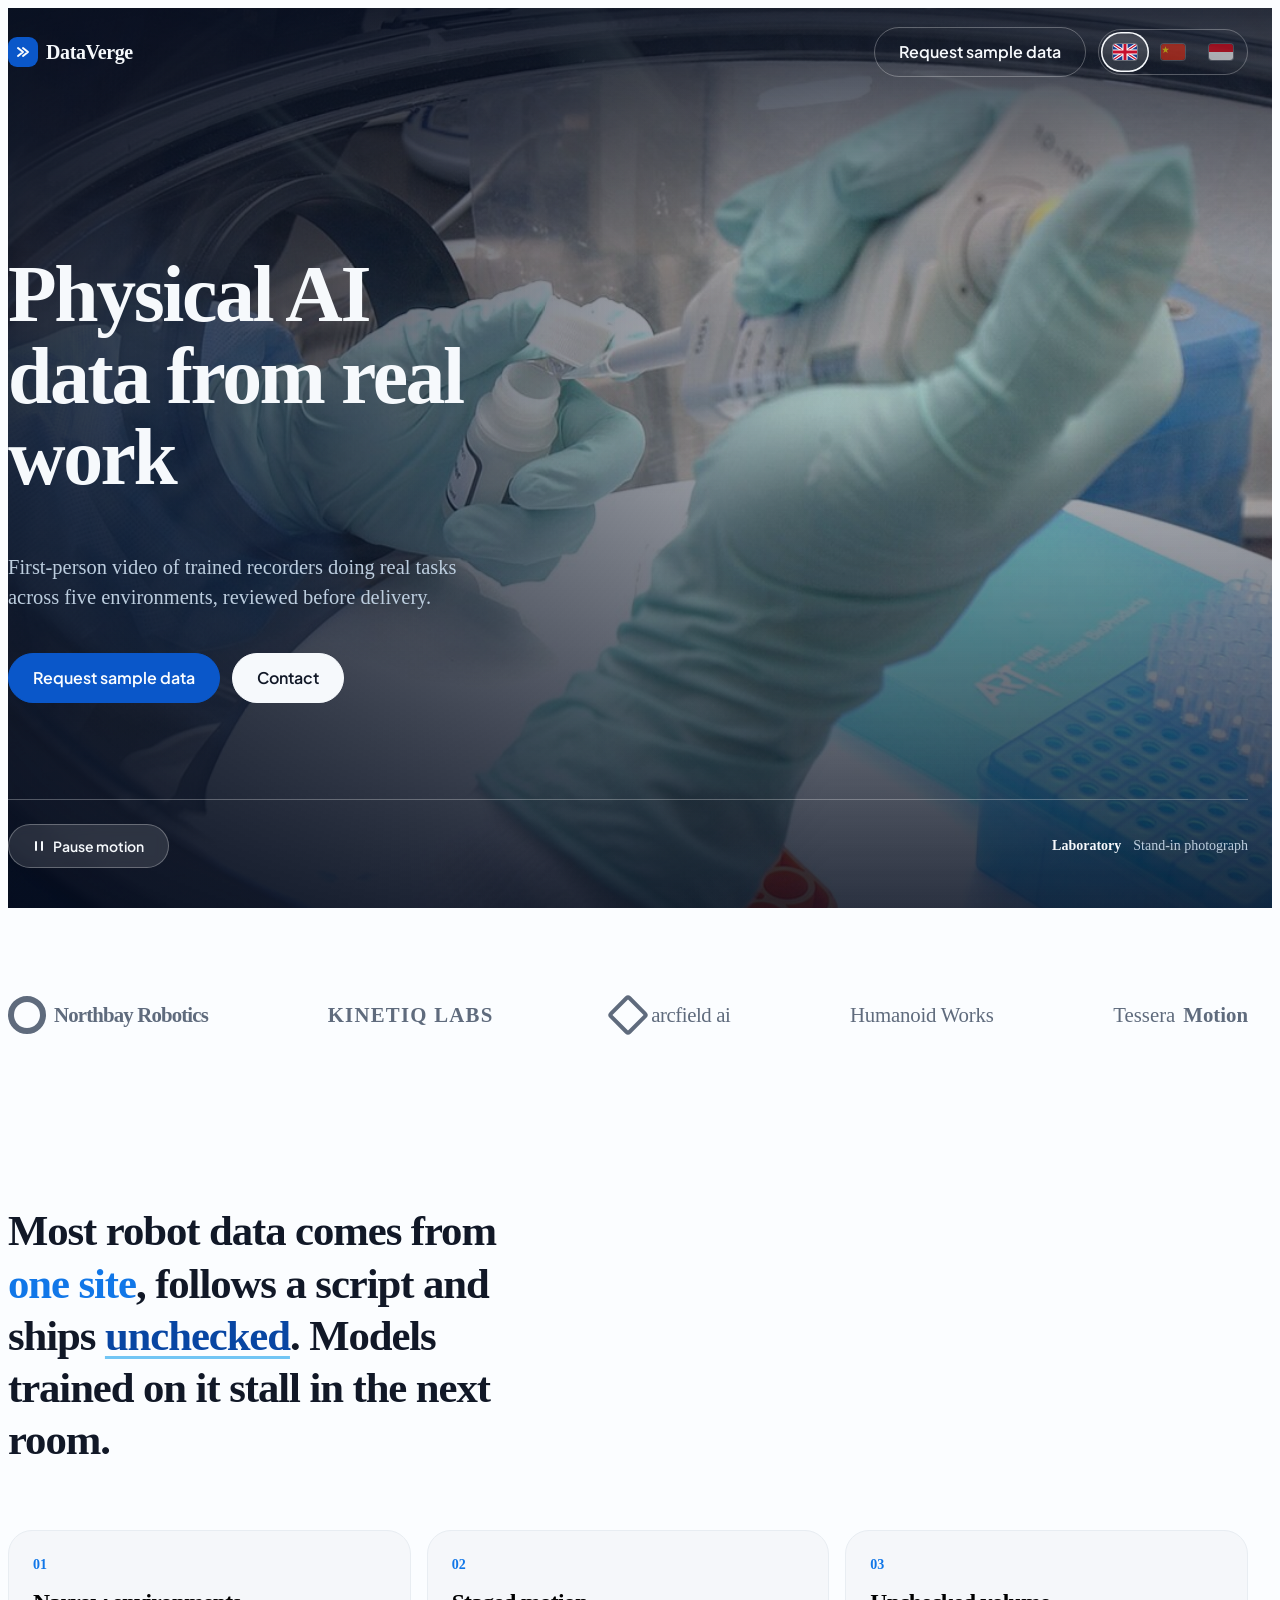
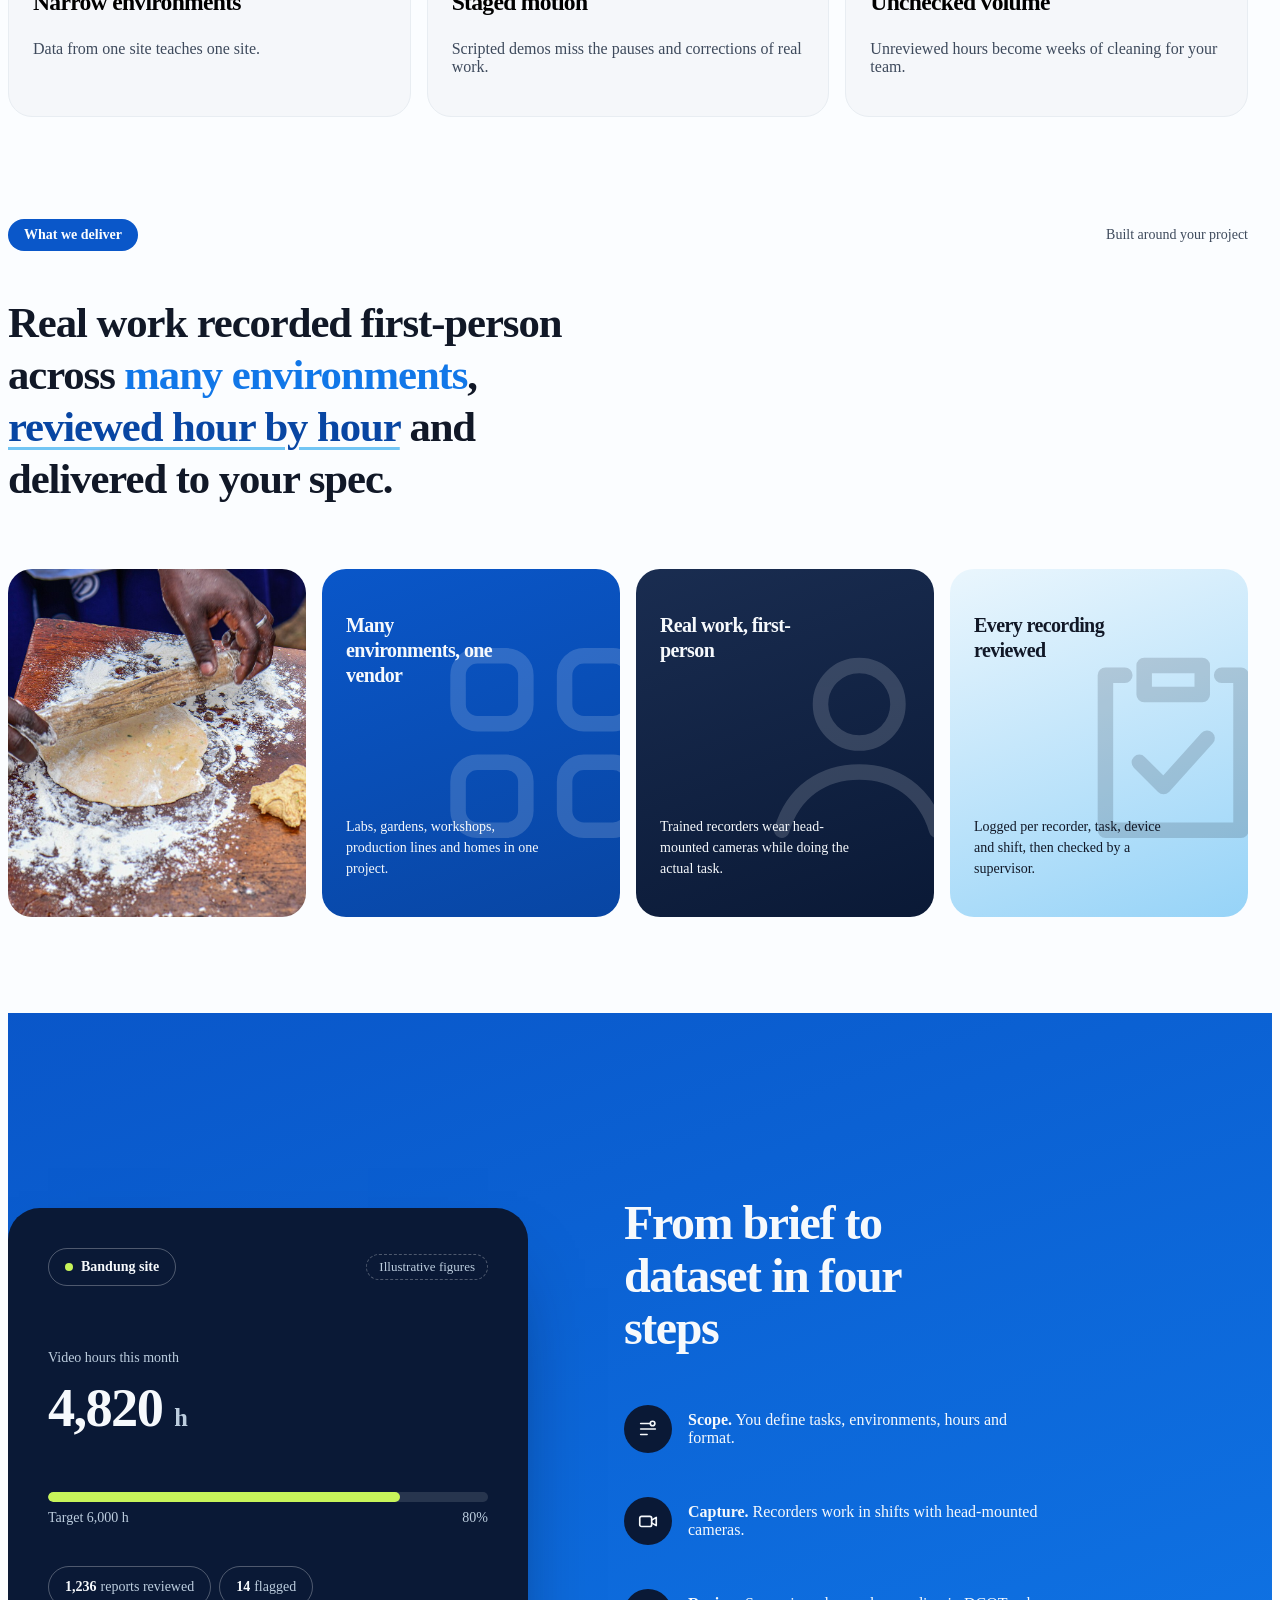
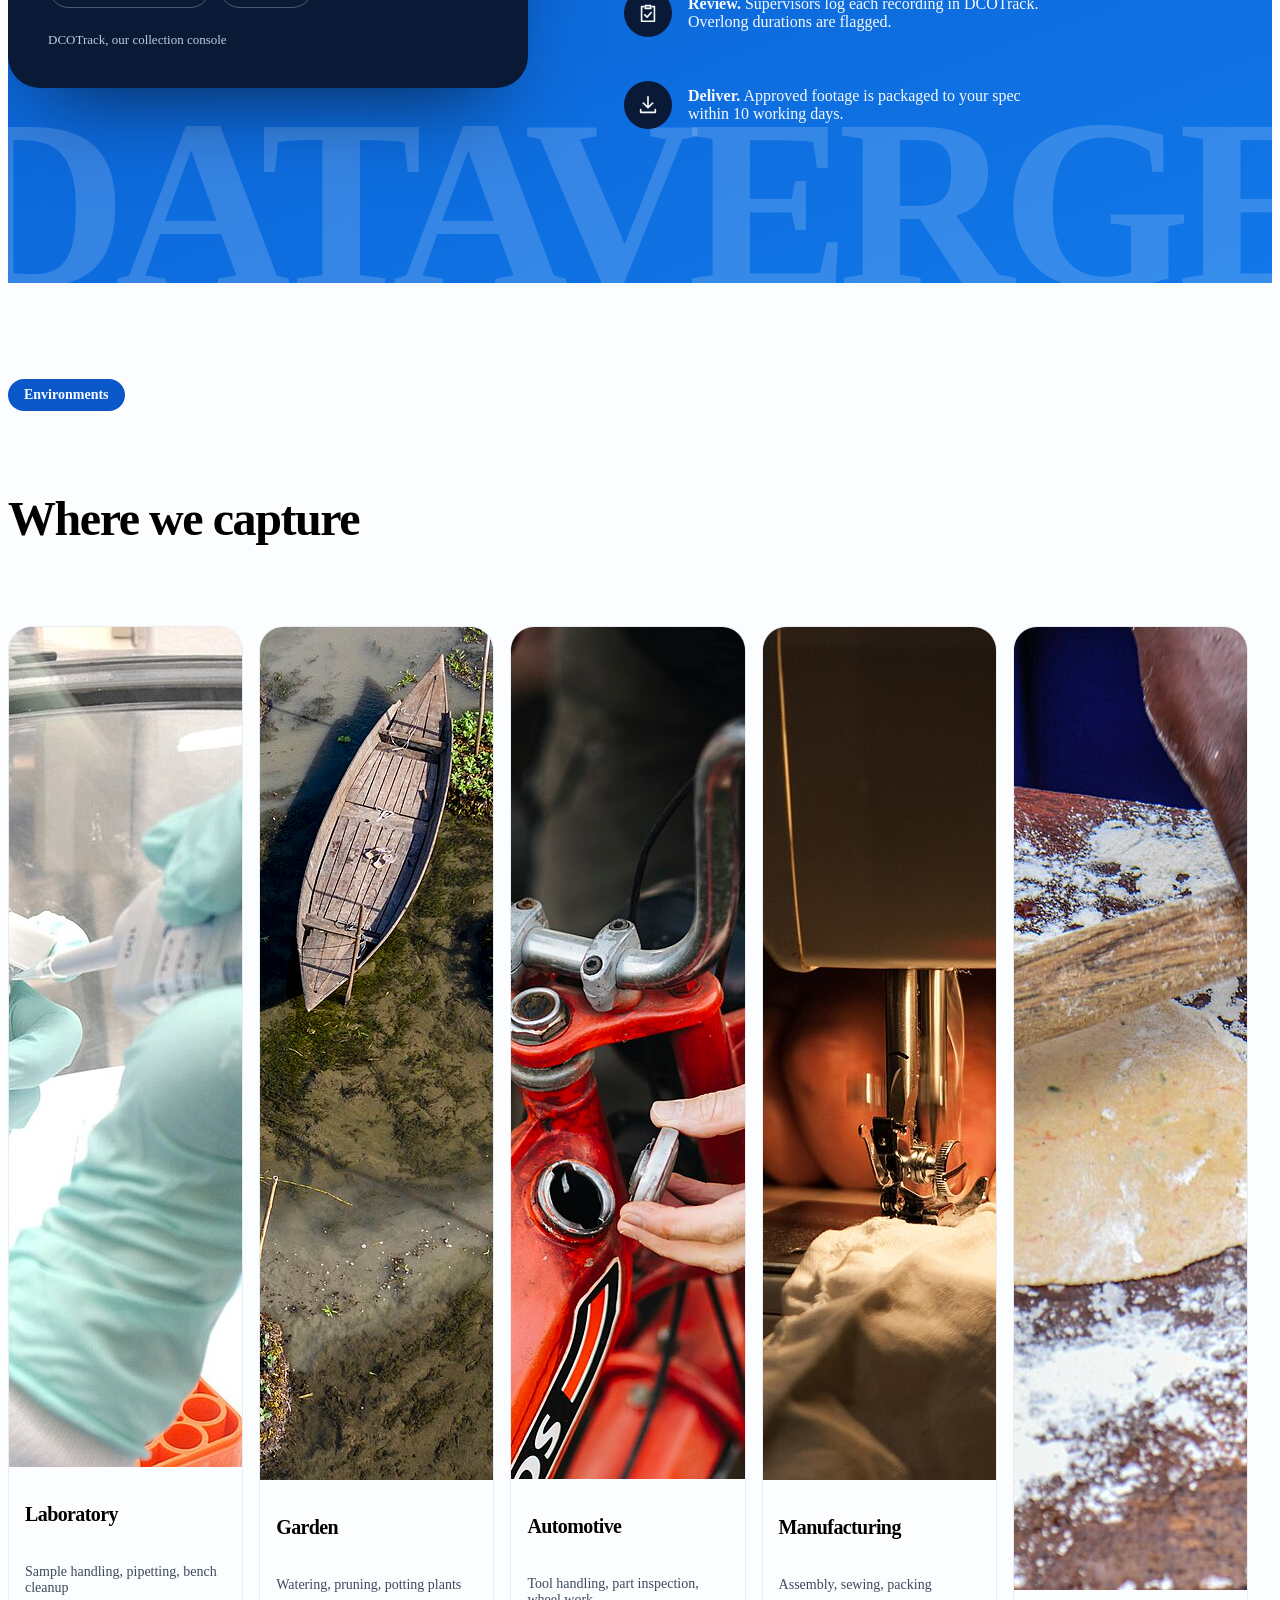
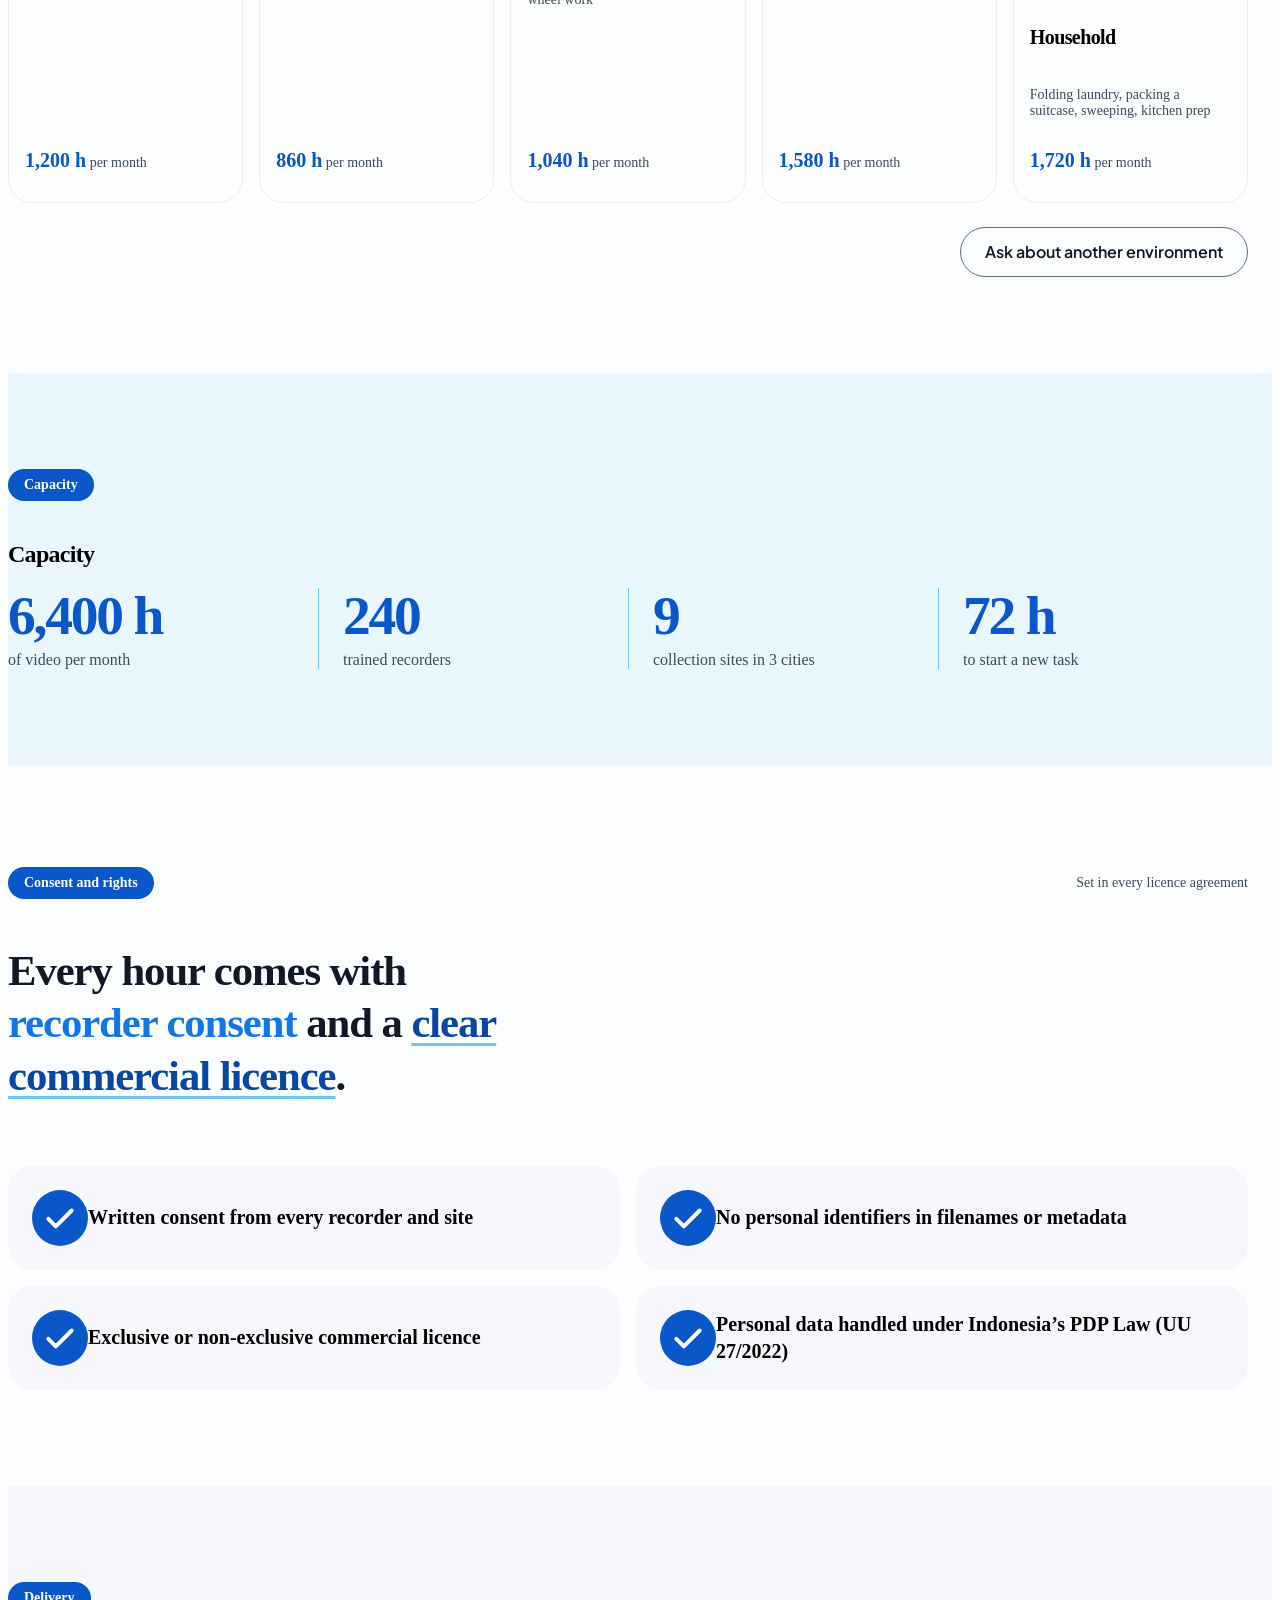
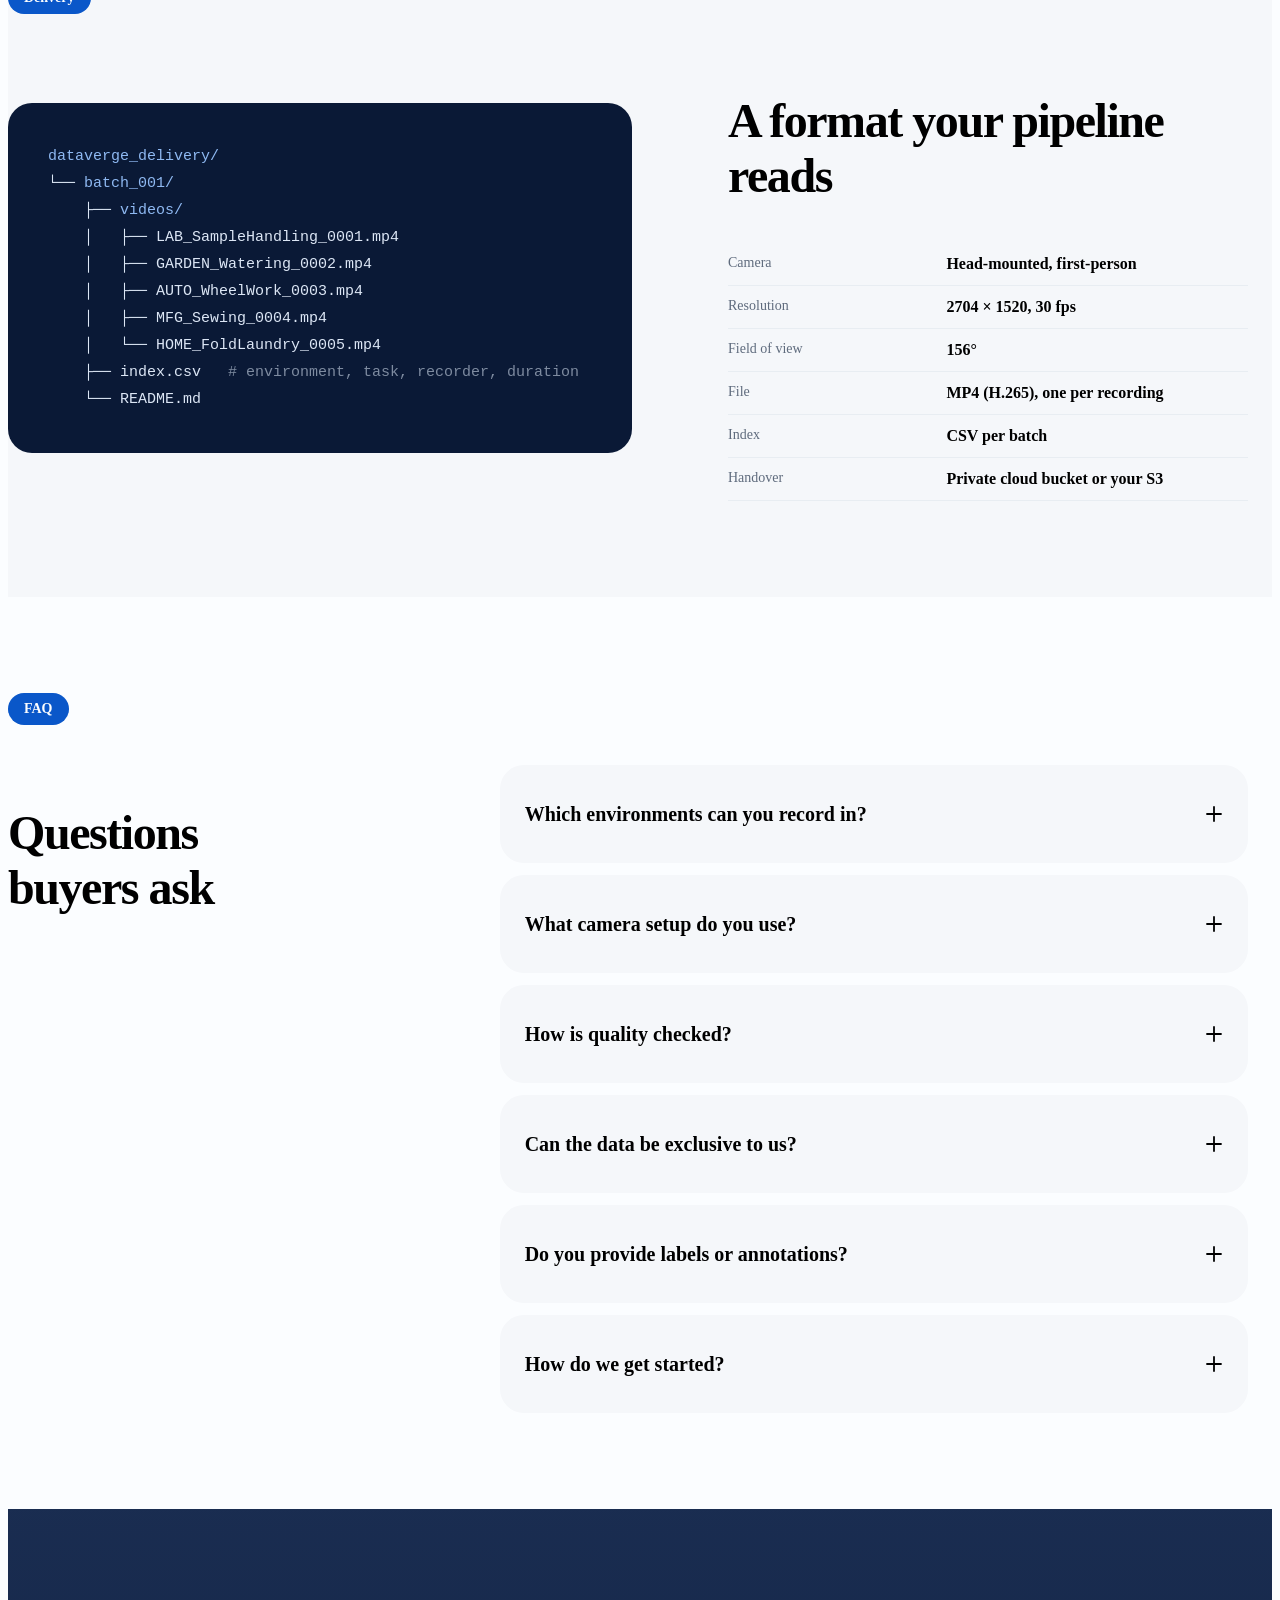
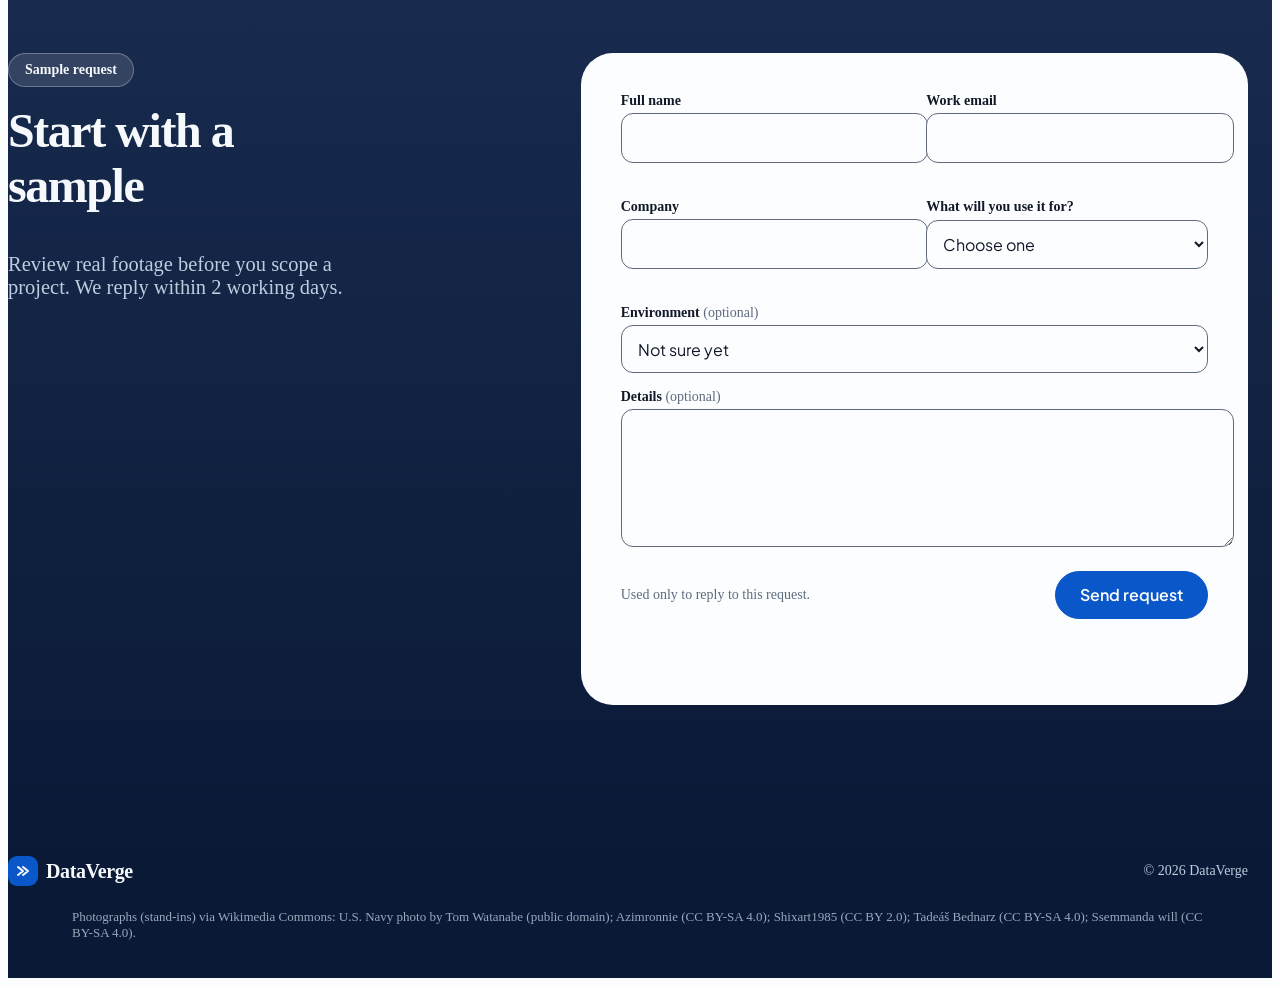
==== commit 0ac3e797: "update" ====
--- a/index.html
+++ b/index.html
@@ -1,530 +1,264 @@
 <!DOCTYPE html>
-<html lang="id">
+<html lang="en">
 <head>
 <meta charset="utf-8">
 <meta name="viewport" content="width=device-width, initial-scale=1">
-<title>DataVerge · Kemitraan Cabang Perekaman</title>
-<meta name="description" content="Program kemitraan DataVerge: jalankan cabang perekaman video aktivitas, dengan laporan per DCO, per task, dan per shift di DCOTrack.">
+<title>DataVerge · Physical AI training data from real work</title>
+<meta name="description" content="First-person video of real tasks in laboratories, gardens, workshops, factories and homes, reviewed before delivery.">
 <link rel="preconnect" href="https://fonts.googleapis.com">
 <link rel="preconnect" href="https://fonts.gstatic.com" crossorigin>
-<link href="https://fonts.googleapis.com/css2?family=Inter:wght@400;500;600;700&display=swap" rel="stylesheet">
-<style>
-/* Layout mengikuti referensi yang dipilih pemilik (override DESIGN.md untuk halaman ini). Warna dan font tetap dari DESIGN.md. */
-:root{
-  --blue:#1677E8; --btn:#0757C9; --btn-h:#0646A3; --sky:#70C5F4; --pale:#EAF6FD; --bar:#D6E8FA;
-  --lime:#C8F45A; --ink:#111827; --text2:#5F6B7D; --text3:#3E4A5C; --border:#E8EDF2; --soft:#F5F7FA; --gray:#F3F4F6;
-  --f:'Inter',system-ui,-apple-system,'Segoe UI',sans-serif;
-}
-*,*::before,*::after{box-sizing:border-box}
-@media (prefers-reduced-motion:no-preference){html{scroll-behavior:smooth}}
-body{margin:0;font-family:var(--f);color:var(--ink);background:#fff;font-size:16px;line-height:1.55;-webkit-font-smoothing:antialiased;overflow-x:hidden}
-h1,h2,h3,h4,p,ul,ol,dl,dd,figure{margin:0}
-ul,ol{list-style:none;padding:0}
-svg{display:block}
-a{color:inherit}
-a[href],button,summary,select,label[for]{cursor:pointer}
-button:disabled{cursor:not-allowed}
-:focus-visible{outline:3px solid var(--btn);outline-offset:2px;border-radius:8px}
-.sr-only{position:absolute;width:1px;height:1px;overflow:hidden;clip:rect(0,0,0,0);white-space:nowrap}
-.skip{position:absolute;left:16px;top:-60px;background:var(--ink);color:#fff;padding:10px 14px;border-radius:8px;z-index:100;text-decoration:none}
-.skip:focus{top:12px}
-.wrap{max-width:1200px;margin:0 auto;padding:0 24px}
-section[id]{scroll-margin-top:24px}
-.num{font-variant-numeric:tabular-nums}
-
-/* buttons (pill, as in reference) */
-.btn{display:inline-flex;align-items:center;justify-content:center;gap:8px;min-height:44px;padding:0 20px;border-radius:999px;font:500 14px/1 var(--f);text-decoration:none;border:1px solid transparent;transition:background .15s,border-color .15s,transform .1s;white-space:nowrap}
-.btn:active{transform:translateY(1px)}
-.btn-blue{background:var(--btn);color:#fff;box-shadow:0 6px 16px -6px rgba(7,87,201,.55)}
-.btn-blue:hover{background:var(--btn-h)}
-.btn-blue:disabled{background:#8EA9D3;box-shadow:none}
-.btn-dark{background:var(--ink);color:#fff}
-.btn-dark:hover{background:#2A3343}
-.btn-dark .dot{width:10px;height:10px;border-radius:50%;background:var(--lime);box-shadow:0 0 0 3px rgba(200,244,90,.25)}
-.btn-line{background:#fff;color:var(--ink);border-color:var(--border)}
-.btn-line:hover{background:var(--soft);border-color:#CED6E0}
-.tag{display:inline-block;font-size:11px;font-weight:500;line-height:1;color:var(--text2);background:#fff;border:1px solid var(--border);padding:5px 7px;border-radius:6px;white-space:nowrap}
-
-/* ================= HEADER + HERO ================= */
-.hero{position:relative;padding:0 0 0;background:
-  radial-gradient(ellipse 38% 22% at 12% 14%,rgba(255,255,255,.95),rgba(255,255,255,0) 70%),
-  radial-gradient(ellipse 30% 16% at 30% 4%,rgba(255,255,255,.8),rgba(255,255,255,0) 70%),
-  radial-gradient(ellipse 34% 20% at 86% 12%,rgba(255,255,255,.9),rgba(255,255,255,0) 70%),
-  radial-gradient(ellipse 50% 22% at 70% 34%,rgba(255,255,255,.85),rgba(255,255,255,0) 70%),
-  radial-gradient(ellipse 50% 24% at 20% 40%,rgba(255,255,255,.8),rgba(255,255,255,0) 70%),
-  linear-gradient(180deg,#7DB9F0 0%,#A9D3F7 22%,#D3E9FB 44%,#F2F8FE 62%,#fff 76%);overflow:hidden}
-.head{display:flex;align-items:center;gap:20px;height:84px}
-.logo{display:inline-flex;align-items:center;gap:8px;font-weight:700;font-size:20px;letter-spacing:-.02em;color:var(--ink);text-decoration:none;min-height:44px}
-.logo-mark{width:26px;height:26px;border-radius:8px;background:var(--btn);display:grid;place-items:center}
-.head-right{display:flex;align-items:center;gap:8px;margin-left:auto}
-
-.hero-copy{text-align:center;padding:56px 0 40px}
-.hero h1{font-size:clamp(36px,4.6vw,60px);line-height:1.06;font-weight:600;letter-spacing:-.035em;max-width:19ch;margin:0 auto}
-.hero-sub{margin:22px auto 0;max-width:52ch;font-size:17px;line-height:1.6;color:var(--text3)}
-.hero-cta{display:flex;justify-content:center;flex-wrap:wrap;gap:10px;margin-top:32px}
-
-/* scaled mockups */
-.scale-box{position:relative;width:100%;height:calc(var(--h) * var(--k,0.5) * 1px)}
-.scale-inner{position:absolute;left:0;top:0;width:calc(var(--w) * 1px);height:calc(var(--h) * 1px);transform:scale(var(--k,0.5));transform-origin:top left}
-.stage-wrap{max-width:1040px;margin:0 auto;position:relative;overflow:hidden;padding-top:8px}
-.stage-wrap::after{content:"";position:absolute;left:-10%;right:-10%;bottom:-2px;height:30%;background:linear-gradient(180deg,rgba(255,255,255,0),#fff 85%);pointer-events:none}
-.stage{position:absolute;inset:0;transform:perspective(2200px) rotateX(16deg);transform-origin:50% 100%}
-.device{position:absolute;background:#0E1116;border-radius:44px;padding:14px}
-.device .screen{background:#fff;border-radius:32px;width:100%;height:100%;overflow:hidden;display:flex}
-.dev-phone{left:0;top:60px;width:250px;height:500px;transform:rotate(-4deg)}
-.dev-tab{left:130px;top:0;width:910px;height:560px}
-/* Layar device memakai screenshot asli prototipe DCOTrack (assets/). */
-.screen img{display:block;width:100%;height:100%;object-fit:cover;object-position:left top}
-
-/* ================= WHY ================= */
-.why{padding:72px 0 96px}
-.why-top{display:flex;justify-content:space-between;align-items:flex-end;gap:32px}
-.h2{font-size:clamp(30px,3.4vw,44px);line-height:1.12;font-weight:600;letter-spacing:-.03em}
-.why-top .h2{max-width:15ch}
-.why-top p{margin-top:16px;color:var(--text2);max-width:52ch}
-.why-cards{display:grid;grid-template-columns:repeat(3,minmax(0,1fr));gap:18px;margin-top:56px}
-.wcard{position:relative;border-radius:24px;background:linear-gradient(180deg,#F7F8FA,#fff 70%);border:1px solid var(--border);padding:24px 24px 0;overflow:hidden;min-height:300px;display:flex;flex-direction:column}
-.wcard-h{display:grid;grid-template-columns:36px 1fr;gap:14px;align-items:start}
-.arrow{width:36px;height:36px;border-radius:50%;background:var(--btn);display:grid;place-items:center}
-.wcard h3{font-size:16px;font-weight:600;margin-top:6px}
-.wcard p{font-size:14px;color:var(--text2);margin-top:10px;line-height:1.55}
-.wcard.hi{background:linear-gradient(180deg,#0B63D4 0%,#1268DA 50%,#EAF4FE 100%);border-color:transparent;color:#fff}
-.wcard.hi .arrow{background:#fff}
-.wcard.hi p{color:#fff}
-.wwidget{margin-top:auto;padding-top:20px;position:relative}
-.wwidget::after{content:"";position:absolute;left:-24px;right:-24px;bottom:0;height:46px;background:linear-gradient(180deg,rgba(255,255,255,0),#fff)}
-.wpanel{background:#fff;border:1px solid var(--border);border-radius:16px 16px 0 0;border-bottom:0;padding:14px 14px 0;color:var(--ink)}
-.wpanel-h{display:flex;justify-content:space-between;align-items:center;font-size:12px;font-weight:600}
-.wpanel-h .ic{display:flex;gap:6px}
-.wpanel-h .ic i{width:20px;height:20px;border-radius:50%;border:1px solid var(--border)}
-.wcols{display:flex;align-items:flex-end;gap:8px;height:82px;margin-top:12px}
-.wcols span{flex:1;height:100%;border-radius:999px 999px 0 0;background:linear-gradient(180deg,#F1F3F6,#E7EBF0);position:relative;overflow:hidden}
-.wcols span.hi::after{content:"";position:absolute;left:0;right:0;bottom:0;height:var(--v);background:linear-gradient(180deg,#3B8BF0,var(--btn));border-radius:999px 999px 0 0}
-.wcols .lbl{flex:none;width:auto;height:auto;background:none;font-size:10px;color:var(--text2);align-self:flex-start;overflow:visible}
-.wcols .lbl b{display:inline-block;background:var(--ink);color:#fff;border-radius:5px;padding:3px 5px;font-size:9px;font-weight:600}
-.wmini{display:flex;align-items:flex-end;justify-content:space-between;height:70px;margin-top:10px}
-.wmini .bars{display:flex;align-items:flex-end;gap:4px;height:100%}
-.wmini .bars i{width:4px;border-radius:3px;background:#C9D8EA}
-.wmini .bars i.hi{background:var(--btn)}
-.wmini b{font-size:20px;font-weight:500}
-.wmini b small{font-size:11px;color:var(--text2);margin-left:4px;font-weight:500}
-.wcard.hi .wmini{padding-bottom:22px}
-
-/* ================= TOOLS ================= */
-.tools{background:var(--gray);padding:104px 0}
-.center{text-align:center}
-.center .h2{max-width:20ch;margin:0 auto}
-.center .lead{max-width:60ch;margin:22px auto 0;color:var(--text2)}
-.tool-cards{display:grid;grid-template-columns:repeat(3,minmax(0,1fr));gap:22px;margin-top:64px}
-.tcard{background:#fff;border-radius:26px;padding:20px 20px 24px;display:flex;flex-direction:column}
-.tvis{height:200px;border-radius:18px;background:#F8F9FB;border:1px solid #EEF1F5;padding:16px;position:relative;overflow:hidden}
-.tcard h3{font-size:18px;font-weight:600;margin:26px 4px 0;letter-spacing:-.01em}
-.tcard p{font-size:14px;color:var(--text2);margin:12px 4px 0;line-height:1.6}
-.tcard .btn{align-self:flex-start;margin:28px 4px 0}
-.tv-pills{display:grid;grid-template-columns:30px repeat(5,1fr);gap:10px;height:100%}
-.tv-pills .y{display:flex;flex-direction:column;justify-content:space-between;font-size:9px;color:var(--text2);padding-bottom:18px}
-.tv-pills .c{display:flex;flex-direction:column;align-items:center;gap:6px}
-.tv-pills .c span{flex:1;width:24px;border-radius:999px;background:#ECEFF3;position:relative;overflow:hidden;display:flex;justify-content:center}
-.tv-pills .c span em{position:absolute;top:8px;writing-mode:vertical-rl;transform:rotate(180deg);font-style:normal;font-size:9px;font-weight:600;color:var(--text3);z-index:1}
-.tv-pills .c span::after{content:"";position:absolute;left:0;right:0;bottom:0;height:var(--v);background:#DCE5EF;border-radius:999px}
-.tv-pills .c.hi span::after{background:var(--btn)}
-.tv-pills .c.hi span em{color:#fff;top:auto;bottom:8px}
-.tv-pills .c small{font-size:9px;color:var(--text2)}
-.tv-bars{display:flex;align-items:flex-end;gap:10px;height:120px;margin-top:26px;padding-left:28px;position:relative}
-.tv-bars i{flex:1;border-radius:7px;background:#DDE5EE}
-.tv-bars i.hi{background:var(--btn)}
-.tv-bars .tip{position:absolute;left:28px;top:-22px;font-size:9px;font-weight:600;background:var(--ink);color:#fff;padding:3px 6px;border-radius:5px}
-.tv-x{display:flex;justify-content:space-between;font-size:9px;color:var(--text2);margin-top:6px;padding-left:28px}
-.tv-net{width:100%;height:100%}
-
-/* ================= HUB (integrations) ================= */
-.hub{padding:96px 0 104px;background:linear-gradient(180deg,#fff,#F6F8FB)}
-.hub .btn{margin-top:28px}
-.hub-diagram{position:relative;max-width:820px;margin:56px auto 0}
-.hub-diagram svg.lines{position:absolute;inset:0;width:100%;height:100%}
-.hub-grid{position:relative;display:grid;grid-template-rows:auto auto auto;row-gap:0}
-.irow{display:flex;justify-content:space-between;gap:8px}
-.irow.r2{padding:0 8%;margin-top:22px}
-.tile{display:flex;flex-direction:column;align-items:center;gap:8px;width:88px;font-size:12px;color:var(--text3);text-align:center;position:relative;z-index:1}
-.tile .ib{width:56px;height:56px;border-radius:16px;background:#fff;border:1px solid var(--border);display:grid;place-items:center;box-shadow:0 6px 16px -10px rgba(17,24,39,.25)}
-.core{display:flex;justify-content:center;margin:70px 0}
-.core .ring{width:88px;height:88px;border-radius:50%;background:#fff;border:2px solid #B8D6F6;display:grid;place-items:center;box-shadow:0 0 0 10px rgba(22,119,232,.07);position:relative;z-index:1}
-.core .ring span{width:60px;height:60px;border-radius:50%;background:var(--btn);display:grid;place-items:center}
-.irow.out{padding:0 12%}
-
-/* ================= FAQ ================= */
-.faq{padding:104px 0}
-.faq-grid{display:grid;grid-template-columns:minmax(0,.85fr) minmax(0,1.3fr);gap:56px;align-items:start}
-.faq .btn{margin-top:22px}
-.faq-list{display:grid;gap:12px}
-.faq-list details{border-radius:20px;background:#F7F8FA;border:1px solid transparent;transition:background .2s}
-.faq-list details[open]{background:linear-gradient(180deg,#E3F0FD,#F3F8FE);border-color:#D6E8FA}
-.faq-list summary{list-style:none;display:flex;justify-content:space-between;align-items:center;gap:16px;padding:22px 24px;font-size:16px;font-weight:600;min-height:44px;border-radius:20px}
-.faq-list summary::-webkit-details-marker{display:none}
-.faq-list summary:hover{color:var(--btn)}
-.faq-list summary .pm{flex:none;width:30px;height:30px;border-radius:50%;background:#fff;border:1px solid var(--border);display:grid;place-items:center;transition:transform .2s}
-.faq-list details[open] .pm{transform:rotate(45deg)}
-.faq-list .ans{padding:0 24px 22px;font-size:15px;color:var(--text3);line-height:1.65;max-width:62ch}
-.faq-list .ans .tag{margin-left:6px}
-
-/* ================= CTA band (newsletter) ================= */
-/* Band masuk dari putih (tanpa garis batas), lalu biru langit yang menipis ke kanan. */
-.join{position:relative;overflow:hidden;background:
-  linear-gradient(180deg,#fff 0%,rgba(255,255,255,.85) 8%,rgba(255,255,255,.55) 18%,rgba(255,255,255,.25) 30%,rgba(255,255,255,0) 45%),
-  radial-gradient(ellipse 90% 70% at 85% 55%,rgba(255,255,255,.55) 0%,rgba(255,255,255,.3) 35%,rgba(255,255,255,0) 75%),
-  linear-gradient(100deg,#9CC9F4 0%,#AFD4F7 30%,#C6E1FA 60%,#DCEDFC 100%)}
-.join-grid{display:grid;grid-template-columns:minmax(0,1fr) minmax(0,.9fr);gap:40px;align-items:center;padding-top:88px;padding-bottom:88px}
-.join .h2{max-width:16ch}
-.join .sub{margin-top:16px;color:var(--text3);max-width:46ch}
-.jform{margin-top:28px;max-width:480px}
-.jrow{display:flex;gap:8px;background:#fff;border-radius:999px;padding:6px;box-shadow:0 10px 30px -14px rgba(7,87,201,.4)}
-.jrow input{flex:1;min-width:0;border:0;background:transparent;font:400 15px var(--f);color:var(--ink);padding:0 16px;min-height:44px;border-radius:999px}
-.jrow input:focus{outline:none}
-.jrow:focus-within{box-shadow:0 0 0 3px rgba(7,87,201,.35),0 10px 30px -14px rgba(7,87,201,.4)}
-.jrow.bad{box-shadow:0 0 0 2px #B42318}
-.jform label.lbl{display:block;font-size:14px;font-weight:500;margin-bottom:8px}
-.jmsg{font-size:13px;margin-top:10px;min-height:20px;color:#8A1C1C}
-.jmsg.ok{color:#14532D}
-.spinner{width:14px;height:14px;border-radius:50%;border:2px solid rgba(255,255,255,.45);border-top-color:#fff;display:none}
-.loading .spinner{display:inline-block;animation:spin .8s linear infinite}
-@keyframes spin{to{transform:rotate(360deg)}}
-@media (prefers-reduced-motion:reduce){.loading .spinner{animation:none}}
-.done{display:none;margin-top:28px;max-width:480px;background:#fff;border-radius:20px;padding:20px}
-.done.show{display:block}
-.done h3{font-size:17px;font-weight:600}
-.done p{font-size:14px;color:var(--text2);margin-top:6px}
-.done .proto{margin-top:12px;font-size:12px;background:var(--soft);border-radius:8px;padding:8px 10px}
-.done .btn{margin-top:14px}
-.join-info{margin-top:32px;display:grid;gap:16px;max-width:440px}
-.join-info li{display:grid;grid-template-columns:32px 1fr;gap:12px;font-size:14px}
-.join-info .pin{width:32px;height:32px;border-radius:50%;background:#fff;display:grid;place-items:center}
-.join-info b{font-weight:600;display:block}
-.join-info span{color:var(--text3);font-size:13px}
-.phone-wrap{max-width:330px;margin-left:auto;width:100%;align-self:end;margin-bottom:-170px}
-@media (max-width:1000px){.phone-wrap{margin-bottom:-150px}}
-.phone{position:absolute;inset:0;background:#0E1116;border-radius:46px;padding:12px}
-.phone .screen{background:#fff;border-radius:36px;height:100%;overflow:hidden}
-
-/* ================= RESPONSIVE ================= */
-@media (max-width:1000px){
-  .why-cards,.tool-cards{grid-template-columns:1fr 1fr}
-  .why-cards > :last-child,.tool-cards > :last-child{grid-column:1/-1}
-  .faq-grid,.join-grid{grid-template-columns:1fr}
-  .phone-wrap{margin:0 auto}
-}
-@media (max-width:900px){
-  .hero .wrap{position:relative}
-}
-@media (max-width:640px){
-  .wrap{padding:0 18px}
-  .why-cards,.tool-cards{grid-template-columns:1fr}
-  .why-top{flex-direction:column;align-items:flex-start;gap:20px}
-  .why,.tools,.hub,.faq{padding:64px 0}
-  .hero-copy{padding:32px 0 28px}
-  .hero-cta .btn{flex:1 1 100%}
-  .irow{flex-wrap:wrap;justify-content:center;row-gap:16px}
-  .irow.r2,.irow.out{padding:0}
-  .tile{width:30%}
-  .hub-diagram svg.lines{display:none}
-  .core{margin:28px 0}
-  .jrow{flex-direction:column;border-radius:20px}
-  .jrow .btn{width:100%}
-  .join-grid{padding-top:64px;padding-bottom:64px}
-  .faq-list summary{padding:18px}
-  .faq-list .ans{padding:0 18px 18px}
-}
-</style>
+<link href="https://fonts.googleapis.com/css2?family=Plus+Jakarta+Sans:wght@400;500;600;700;800&display=swap" rel="stylesheet">
+<script>document.documentElement.classList.add('js');</script>
+<link rel="stylesheet" href="assets/styles.css">
+<link rel="preload" as="image" href="assets/photos/us-navy-040427-n-0000w-028-using-protective-gloves-under-a-p-1280.jpg" fetchpriority="high">
 </head>
 <body>
-<a class="skip" href="#main">Langsung ke konten</a>
-
-<!-- ================= HERO ================= -->
-<header class="hero" id="beranda">
-  <div class="wrap">
-    <div class="head">
-      <a class="logo" href="#beranda" aria-label="DataVerge, ke atas">
-        <span class="logo-mark" aria-hidden="true"><svg width="14" height="14" viewBox="0 0 14 14"><path d="M2 3l5 4-5 4M7 3l5 4-5 4" fill="none" stroke="#fff" stroke-width="2" stroke-linecap="round" stroke-linejoin="round"/></svg></span>DataVerge</a>
-      <div class="head-right">
-        <a class="btn btn-blue" href="#daftar">Ajukan kemitraan</a>
-      </div>
-    </div>
-
-    <div class="hero-copy">
-      <h1>Cabang perekaman yang terukur, jam demi jam</h1>
-      <p class="hero-sub">Jadi mitra DataVerge. Tim Anda merekam task sesuai brief, DCOTrack mencatat setiap jam video per DCO, per task, dan per shift.</p>
-      <div class="hero-cta">
-        <a class="btn btn-blue" href="#daftar">Ajukan kemitraan</a>      </div>
-    </div>
-  </div>
-
-  <div class="wrap">
-    <div class="stage-wrap">
-      <div class="scale-box" data-w="1040" style="--w:1040;--h:560" role="img" aria-label="Tampilan konsol admin DCOTrack untuk Admin Cabang Bandung: total jam video, pencapaian target, laporan masuk, dan progres per task. Data contoh dari prototipe.">
-        <div class="scale-inner" aria-hidden="true">
-          <div class="stage">
-            <div class="device dev-phone"><div class="screen"><img src="assets/dcotrack-admin.webp" width="2800" height="1690" alt="" decoding="async"></div></div>
-            <div class="device dev-tab"><div class="screen"><img src="assets/dcotrack-admin.webp" width="2800" height="1690" alt="" fetchpriority="high" decoding="async"></div></div>
-          </div>
-        </div>
-      </div>
+<a class="skip" href="#main" data-i18n="skip">Skip to content</a>
+
+<!-- ================= HERO: full-bleed, dark, moving ================= -->
+<header class="hero" id="top">
+  <div class="hero__media" aria-hidden="true">
+    <img class="hero__slide is-on" src="assets/photos/us-navy-040427-n-0000w-028-using-protective-gloves-under-a-p-1280.jpg" width="1280" height="840" alt="" fetchpriority="high" data-env="lab" style="object-position: 55% 45%">
+    <img class="hero__slide" src="assets/photos/bike-repair-is-taking-place-in-a-workshop-with-focus-on-fixi-1280.jpg" width="1280" height="852" alt="" loading="lazy" data-env="auto" style="object-position: 55% 45%">
+    <img class="hero__slide" src="assets/photos/woman-sewing-a-face-mask-with-a-singer-machine-14-1280.jpg" width="1280" height="853" alt="" loading="lazy" data-env="mfg">
+    <img class="hero__slide" src="assets/photos/kneading-chapati-dough-04-1280.jpg" width="1280" height="963" alt="" loading="lazy" data-env="home">
+    <img class="hero__slide" src="assets/photos/traditional-floating-vegetable-garden-34-1280.jpg" width="1280" height="853" alt="" loading="lazy" data-env="garden" style="object-position: 60% 70%">
+  </div>
+
+  <div class="container nav">
+    <a class="wordmark" href="#top" data-i18n-aria="logo.aria" aria-label="DataVerge, back to top"><span class="wordmark__mark" aria-hidden="true"><svg width="14" height="14" viewBox="0 0 14 14"><path d="M2 3l5 4-5 4M7 3l5 4-5 4" fill="none" stroke="currentColor" stroke-width="2" stroke-linecap="round" stroke-linejoin="round"/></svg></span>DataVerge</a>
+    <div class="nav__end">
+      <a class="btn btn--ghost" href="#start" data-i18n="cta.sample">Request sample data</a>
+      <div class="lang" role="group" data-i18n-aria="lang.aria" aria-label="Choose language">
+        <button type="button" data-lang="en" aria-pressed="true" aria-label="English"><svg viewBox="0 0 24 16" aria-hidden="true"><rect width="24" height="16" fill="#1d3f8f"/><path d="M0 0l24 16M24 0L0 16" stroke="#fff" stroke-width="3.2"/><path d="M0 0l24 16M24 0L0 16" stroke="#c8102e" stroke-width="1.2"/><path d="M12 0v16M0 8h24" stroke="#fff" stroke-width="5.2"/><path d="M12 0v16M0 8h24" stroke="#c8102e" stroke-width="3"/></svg></button>
+        <button type="button" data-lang="zh" aria-pressed="false" aria-label="中文（简体）" lang="zh-Hans"><svg viewBox="0 0 24 16" aria-hidden="true"><rect width="24" height="16" fill="#de2910"/><path fill="#ffde00" d="M4.5 2.2l.9 2.6h2.7L5.9 6.4l.8 2.6-2.2-1.6-2.2 1.6.8-2.6L1 4.8h2.7z"/></svg></button>
+        <button type="button" data-lang="id" aria-pressed="false" aria-label="Bahasa Indonesia"><svg viewBox="0 0 24 16" aria-hidden="true"><rect width="24" height="8" fill="#e70011"/><rect y="8" width="24" height="8" fill="#fff"/></svg></button>
+      </div>
+    </div>
+  </div>
+
+  <div class="container hero__body">
+    <div class="hero__copy">
+      <h1 data-i18n="hero.h1">Physical AI data from real work</h1>
+      <p class="hero__lead" data-i18n="hero.lead">First-person video of trained recorders doing real tasks across five environments, reviewed before delivery.</p>
+      <div class="hero__actions">
+        <a class="btn" href="#start" data-i18n="cta.sample">Request sample data</a>
+        <a class="btn btn--light" href="#start" data-i18n="cta.contact">Contact</a>
+      </div>
+    </div>
+    <div class="hero__foot" hidden>
+      <button class="pause" type="button" id="motion" aria-pressed="false"><svg class="pause__icon pause__icon--pause" width="12" height="12" viewBox="0 0 12 12" aria-hidden="true"><path d="M3 2v8M9 2v8" stroke="currentColor" stroke-width="2" stroke-linecap="round"/></svg><svg class="pause__icon pause__icon--play" width="12" height="12" viewBox="0 0 12 12" aria-hidden="true"><path d="M3 1.5v9l7.5-4.5z" fill="currentColor"/></svg><span data-i18n="hero.pause">Pause motion</span></button>
+      <p class="hero__env" aria-live="polite"><b id="hero-env" data-i18n="env.lab">Laboratory</b><span data-i18n="hero.standin">Stand-in photograph</span></p>
     </div>
   </div>
 </header>
 
 <main id="main">
 
-<!-- ================= WHY ================= -->
-<section class="why" id="kenapa" aria-labelledby="why-title">
-  <div class="wrap">
-    <div class="why-top">
+<!-- ================= Example clients strip ================= -->
+<section class="clients" aria-labelledby="clients-title">
+  <div class="container">
+    <ul class="clients__row">
+      <li class="logo logo--a"><span class="logo__mark" aria-hidden="true"></span>Northbay Robotics</li>
+      <li class="logo logo--b">KINETIQ LABS</li>
+      <li class="logo logo--c"><span class="logo__mark" aria-hidden="true"></span>arcfield ai</li>
+      <li class="logo logo--d">Humanoid Works</li>
+      <li class="logo logo--e">Tessera<b>Motion</b></li>
+    </ul>
+  </div>
+</section>
+
+<!-- ================= 01 Problem ================= -->
+<section class="sec problem" id="problem" aria-labelledby="prob-title">
+  <div class="container">
+    <h2 class="statement" id="prob-title" data-reveal><span data-i18n="prob.s1">Most robot data comes from</span> <em data-i18n="prob.s2">one site</em><span data-i18n="prob.s3">, follows a script and ships</span> <em class="em2" data-i18n="prob.s4">unchecked</em><span data-i18n="prob.s5">. Models trained on it stall in the next room.</span></h2>
+    <ol class="probs" data-reveal>
+      <li><span class="probs__n">01</span><h3 data-i18n="prob.1.t">Narrow environments</h3><p data-i18n="prob.1.p">Data from one site teaches one site.</p></li>
+      <li><span class="probs__n">02</span><h3 data-i18n="prob.2.t">Staged motion</h3><p data-i18n="prob.2.p">Scripted demos miss the pauses and corrections of real work.</p></li>
+      <li><span class="probs__n">03</span><h3 data-i18n="prob.3.t">Unchecked volume</h3><p data-i18n="prob.3.p">Unreviewed hours become weeks of cleaning for your team.</p></li>
+    </ol>
+  </div>
+</section>
+
+<!-- ================= 02 What we deliver ================= -->
+<section class="sec deliver" id="deliver" aria-labelledby="del-title">
+  <div class="container">
+    <div class="sec__top"><span class="pill" data-i18n="del.pill">What we deliver</span><p data-i18n="del.note">Built around your project</p></div>
+    <h2 class="statement" id="del-title" data-reveal><span data-i18n="del.s1">Real work recorded first-person across</span> <em data-i18n="del.s2">many environments</em><span data-i18n="del.s3">,</span> <em class="em2" data-i18n="del.s4">reviewed hour by hour</em> <span data-i18n="del.s5">and delivered to your spec.</span></h2>
+    <ul class="tiles" data-reveal>
+      <li class="tile tile--photo"><img src="assets/photos/kneading-chapati-dough-04-1280.jpg" width="1280" height="963" loading="lazy" alt="" data-i18n-alt="alt.home"></li>
+      <li class="tile tile--a">
+        <svg class="tile__ghost" viewBox="0 0 24 24" aria-hidden="true"><rect x="3" y="3" width="7" height="7" rx="2"/><rect x="14" y="3" width="7" height="7" rx="2"/><rect x="3" y="14" width="7" height="7" rx="2"/><rect x="14" y="14" width="7" height="7" rx="2"/></svg>
+        <h3 data-i18n="del.1.t">Many environments, one vendor</h3><p data-i18n="del.1.p">Labs, gardens, workshops, production lines and homes in one project.</p></li>
+      <li class="tile tile--b">
+        <svg class="tile__ghost" viewBox="0 0 24 24" aria-hidden="true"><circle cx="12" cy="8" r="4"/><path d="M4 21c1.2-4 4.3-6 8-6s6.8 2 8 6"/></svg>
+        <h3 data-i18n="del.2.t">Real work, first-person</h3><p data-i18n="del.2.p">Trained recorders wear head-mounted cameras while doing the actual task.</p></li>
+      <li class="tile tile--c">
+        <svg class="tile__ghost" viewBox="0 0 24 24" aria-hidden="true"><path d="M9 4h6v3H9zM7 5H5v16h14V5h-2"/><path d="M8.5 14l2.5 2.5 4.5-5"/></svg>
+        <h3 data-i18n="del.3.t">Every recording reviewed</h3><p data-i18n="del.3.p">Logged per recorder, task, device and shift, then checked by a supervisor.</p></li>
+    </ul>
+  </div>
+</section>
+
+<!-- ================= 03 How it works: blue band ================= -->
+<section class="how" id="how-it-works" aria-labelledby="how-title">
+  <p class="how__word" aria-hidden="true">DATAVERGE</p>
+  <div class="container how__grid">
+    <figure class="console" data-reveal>
+      <div class="console__top"><span class="chip"><span class="chip__dot" aria-hidden="true"></span><span data-i18n="con.site">Bandung site</span></span><span class="console__tag" data-i18n="fig.label">Illustrative figures</span></div>
+      <p class="console__label" data-i18n="con.label">Video hours this month</p>
+      <p class="console__big num">4,820 <small>h</small></p>
+      <div class="meter" role="img" data-i18n-aria="con.meter" aria-label="4,820 of 6,000 target hours, 80 percent"><i style="--v:80%"></i></div>
+      <p class="console__meta num"><span data-i18n="con.target">Target 6,000 h</span><span>80%</span></p>
+      <div class="console__stats">
+        <span class="stat-pill num"><b>1,236</b> <span data-i18n="con.reviewed">reports reviewed</span></span>
+        <span class="stat-pill num"><b>14</b> <span data-i18n="con.flagged">flagged</span></span>
+      </div>
+      <figcaption data-i18n="con.cap">DCOTrack, our collection console</figcaption>
+    </figure>
+    <div class="how__steps">
+      <h2 id="how-title" data-i18n="how.h2">From brief to dataset in four steps</h2>
+      <ol class="steps" data-reveal>
+        <li><span class="steps__ic" aria-hidden="true"><svg viewBox="0 0 24 24"><path d="M4 6h10M4 12h16M4 18h7"/><circle cx="17" cy="6" r="2.5"/></svg></span><p><b data-i18n="how.1.t">Scope.</b> <span data-i18n="how.1.p">You define tasks, environments, hours and format.</span></p></li>
+        <li><span class="steps__ic" aria-hidden="true"><svg viewBox="0 0 24 24"><rect x="3" y="7" width="13" height="11" rx="2"/><path d="M16 11l5-3v9l-5-3"/></svg></span><p><b data-i18n="how.2.t">Capture.</b> <span data-i18n="how.2.p">Recorders work in shifts with head-mounted cameras.</span></p></li>
+        <li><span class="steps__ic" aria-hidden="true"><svg viewBox="0 0 24 24"><path d="M9 4h6v3H9zM7 5H5v16h14V5h-2"/><path d="M8.5 14l2.5 2.5 4.5-5"/></svg></span><p><b data-i18n="how.3.t">Review.</b> <span data-i18n="how.3.p">Supervisors log each recording in DCOTrack. Overlong durations are flagged.</span></p></li>
+        <li><span class="steps__ic" aria-hidden="true"><svg viewBox="0 0 24 24"><path d="M12 3v12M7 10l5 5 5-5"/><path d="M4 17v3h16v-3"/></svg></span><p><b data-i18n="how.4.t">Deliver.</b> <span data-i18n="how.4.p">Approved footage is packaged to your spec within 10 working days.</span></p></li>
+      </ol>
+    </div>
+  </div>
+</section>
+
+<!-- ================= 04 Where we capture ================= -->
+<section class="sec where" id="environments" aria-labelledby="where-title">
+  <div class="container">
+    <div class="sec__top"><span class="pill" data-i18n="idx.env">Environments</span></div>
+    <div class="where__head">
+      <h2 id="where-title" data-i18n="where.h2">Where we capture</h2>
+    </div>
+    <ul class="envs" data-reveal>
+      <li class="env"><img src="assets/photos/us-navy-040427-n-0000w-028-using-protective-gloves-under-a-p-1280.jpg" width="1280" height="840" loading="lazy" alt="" data-i18n-alt="alt.lab" style="object-position: 55% 45%"><div class="env__body"><h3 data-i18n="env.lab">Laboratory</h3><p data-i18n="env.lab.t">Sample handling, pipetting, bench cleanup</p><p class="env__hours num"><b>1,200 h</b> <span data-i18n="env.permonth">per month</span></p></div></li>
+      <li class="env"><img src="assets/photos/traditional-floating-vegetable-garden-34-1280.jpg" width="1280" height="853" loading="lazy" alt="" data-i18n-alt="alt.garden" style="object-position: 60% 70%"><div class="env__body"><h3 data-i18n="env.garden">Garden</h3><p data-i18n="env.garden.t">Watering, pruning, potting plants</p><p class="env__hours num"><b>860 h</b> <span data-i18n="env.permonth">per month</span></p></div></li>
+      <li class="env"><img src="assets/photos/bike-repair-is-taking-place-in-a-workshop-with-focus-on-fixi-1280.jpg" width="1280" height="852" loading="lazy" alt="" data-i18n-alt="alt.auto" style="object-position: 55% 45%"><div class="env__body"><h3 data-i18n="env.auto">Automotive</h3><p data-i18n="env.auto.t">Tool handling, part inspection, wheel work</p><p class="env__hours num"><b>1,040 h</b> <span data-i18n="env.permonth">per month</span></p></div></li>
+      <li class="env"><img src="assets/photos/woman-sewing-a-face-mask-with-a-singer-machine-14-1280.jpg" width="1280" height="853" loading="lazy" alt="" data-i18n-alt="alt.mfg"><div class="env__body"><h3 data-i18n="env.mfg">Manufacturing</h3><p data-i18n="env.mfg.t">Assembly, sewing, packing</p><p class="env__hours num"><b>1,580 h</b> <span data-i18n="env.permonth">per month</span></p></div></li>
+      <li class="env"><img src="assets/photos/kneading-chapati-dough-04-1280.jpg" width="1280" height="963" loading="lazy" alt="" data-i18n-alt="alt.home"><div class="env__body"><h3 data-i18n="env.home">Household</h3><p data-i18n="env.home.t">Folding laundry, packing a suitcase, sweeping, kitchen prep</p><p class="env__hours num"><b>1,720 h</b> <span data-i18n="env.permonth">per month</span></p></div></li>
+    </ul>
+    <div class="where__foot">
+      <a class="btn btn--quiet" href="#start" data-env="other" data-i18n="where.ask">Ask about another environment</a>
+    </div>
+  </div>
+</section>
+
+<!-- ================= 05 Capacity ================= -->
+<section class="sec scale" id="scale" aria-labelledby="scale-title">
+  <div class="container">
+    <div class="sec__top"><span class="pill" data-i18n="scale.h2">Capacity</span></div>
+    <h2 class="visually-hidden" id="scale-title" data-i18n="scale.h2">Capacity</h2>
+    <ul class="figures" data-reveal>
+      <li><b class="num">6,400 h</b><span data-i18n="scale.1">of video per month</span></li>
+      <li><b class="num">240</b><span data-i18n="scale.2">trained recorders</span></li>
+      <li><b class="num">9</b><span data-i18n="scale.3">collection sites in 3 cities</span></li>
+      <li><b class="num">72 h</b><span data-i18n="scale.4">to start a new task</span></li>
+    </ul>
+  </div>
+</section>
+
+<!-- ================= 06 Consent and rights ================= -->
+<section class="sec rights" id="rights" aria-labelledby="rights-title">
+  <div class="container">
+    <div class="sec__top"><span class="pill" data-i18n="rights.pill">Consent and rights</span><p data-i18n="rights.note">Set in every licence agreement</p></div>
+    <h2 class="statement" id="rights-title" data-reveal><span data-i18n="rights.s1">Every hour comes with</span> <em data-i18n="rights.s2">recorder consent</em> <span data-i18n="rights.s3">and a</span> <em class="em2" data-i18n="rights.s4">clear commercial licence</em><span data-i18n="rights.s5">.</span></h2>
+    <ul class="terms" data-reveal>
+      <li><svg viewBox="0 0 24 24" aria-hidden="true"><path d="M5 12.5l4.5 4.5L19 7.5"/></svg><span data-i18n="rights.1">Written consent from every recorder and site</span></li>
+      <li><svg viewBox="0 0 24 24" aria-hidden="true"><path d="M5 12.5l4.5 4.5L19 7.5"/></svg><span data-i18n="rights.2">No personal identifiers in filenames or metadata</span></li>
+      <li><svg viewBox="0 0 24 24" aria-hidden="true"><path d="M5 12.5l4.5 4.5L19 7.5"/></svg><span data-i18n="rights.3">Exclusive or non-exclusive commercial licence</span></li>
+      <li><svg viewBox="0 0 24 24" aria-hidden="true"><path d="M5 12.5l4.5 4.5L19 7.5"/></svg><span data-i18n="rights.4">Personal data handled under Indonesia’s PDP Law (UU 27/2022)</span></li>
+    </ul>
+  </div>
+</section>
+
+<!-- ================= 07 Delivery format ================= -->
+<section class="sec delivery" id="delivery" aria-labelledby="dlv-title">
+  <div class="container">
+    <div class="sec__top"><span class="pill" data-i18n="idx.delivery">Delivery</span></div>
+    <div class="delivery__grid">
+<pre class="tree" data-reveal data-i18n-aria="dlv.aria" aria-label="Example delivery folder"><span class="d">dataverge_delivery/</span>
+└── <span class="d">batch_001/</span>
+    ├── <span class="d">videos/</span>
+    │   ├── LAB_SampleHandling_0001.mp4
+    │   ├── GARDEN_Watering_0002.mp4
+    │   ├── AUTO_WheelWork_0003.mp4
+    │   ├── MFG_Sewing_0004.mp4
+    │   └── HOME_FoldLaundry_0005.mp4
+    ├── index.csv   <span class="c"># environment, task, recorder, duration</span>
+    └── README.md</pre>
       <div>
-        <h2 class="h2" id="why-title">Tantangan setiap tim perekaman</h2>
-      </div>
-    </div>
-
-    <div class="why-cards">
-      <article class="wcard">
-        <div class="wcard-h">
-          <span class="arrow" aria-hidden="true"><svg width="14" height="14" viewBox="0 0 14 14"><path d="M4 10l6-6M5 4h5v5" fill="none" stroke="#fff" stroke-width="1.8" stroke-linecap="round" stroke-linejoin="round"/></svg></span>
-          <div><h3>Target sulit dipantau</h3><p>Tanpa angka harian, cabang baru sadar tertinggal target di akhir bulan.</p></div>
-        </div>
-        <div class="wwidget" aria-hidden="true">
-          <div class="wpanel">
-            <div class="wpanel-h"><span>Pencapaian per minggu</span><span class="ic"><i></i><i></i></span></div>
-            <div class="wcols"><span></span><span></span><span></span><span></span><span class="hi" style="--v:70%"></span><span class="lbl"><b>74%</b></span></div>
-          </div>
-        </div>
-      </article>
-
-      <article class="wcard hi">
-        <div class="wcard-h">
-          <span class="arrow" aria-hidden="true"><svg width="14" height="14" viewBox="0 0 14 14"><path d="M4 10l6-6M5 4h5v5" fill="none" stroke="#0757C9" stroke-width="1.8" stroke-linecap="round" stroke-linejoin="round"/></svg></span>
-          <div><h3>Rekap manual makan waktu</h3><p>Supervisor merekap jam tiap DCO di spreadsheet setelah shift. Di DCOTrack, cukup satu formulir per DCO.</p></div>
-        </div>
-        <div class="wwidget" aria-hidden="true">
-          <div class="wpanel">
-            <div class="wpanel-h"><span>Laporan · shift pagi</span><span class="ic"><i></i><i></i></span></div>
-            <div class="wmini">
-              <div class="bars"><i style="height:20%"></i><i style="height:30%"></i><i style="height:26%"></i><i style="height:44%"></i><i style="height:52%"></i><i style="height:60%"></i><i style="height:72%"></i><i style="height:66%"></i><i style="height:80%"></i><i class="hi" style="height:96%"></i><i style="height:58%"></i><i style="height:40%"></i><i style="height:30%"></i><i style="height:22%"></i></div>
-              <b class="num">8<small>laporan</small></b>
-            </div>
-          </div>
-        </div>
-      </article>
-
-      <article class="wcard">
-        <div class="wcard-h">
-          <span class="arrow" aria-hidden="true"><svg width="14" height="14" viewBox="0 0 14 14"><path d="M4 10l6-6M5 4h5v5" fill="none" stroke="#fff" stroke-width="1.8" stroke-linecap="round" stroke-linejoin="round"/></svg></span>
-          <div><h3>Salah input baru ketahuan</h3><p>Durasi yang melebihi shift biasanya baru terlihat saat rekap. DCOTrack menandainya begitu laporan diisi.</p></div>
-        </div>
-        <div class="wwidget" aria-hidden="true">
-          <div class="wpanel">
-            <div class="wpanel-h"><span>Tanda durasi shift</span><span class="ic"><i></i><i></i></span></div>
-            <div class="wcols"><span></span><span></span><span></span><span></span><span class="hi" style="--v:45%"></span><span class="lbl"><b>1 tanda</b></span></div>
-          </div>
-        </div>
-      </article>
-    </div>
-  </div>
-</section>
-
-<!-- ================= TOOLS ================= -->
-<section class="tools" id="fitur" aria-labelledby="tools-title">
-  <div class="wrap center">
-    <h2 class="h2" id="tools-title">Semua yang cabang mitra butuhkan untuk bekerja dengan data</h2>
-    <p class="lead">Tiga bagian DCOTrack yang dipakai mitra setiap hari, dari input laporan sampai membaca pencapaian cabang.</p>
-
-    <div class="tool-cards" style="text-align:left">
-      <article class="tcard">
-        <div class="tvis" role="img" aria-label="Pencapaian per task: Selimut 95 persen, Koper 100 persen, Lantai 88 persen, Bantal 80 persen, Tanaman 75 persen. Data contoh.">
-          <div class="tv-pills" aria-hidden="true">
-            <div class="y"><span>100%</span><span>75%</span><span>50%</span><span>25%</span></div>
-            <div class="c"><span style="--v:95%"><em>95%</em></span><small>Selimut</small></div>
-            <div class="c hi"><span style="--v:100%"><em>100%</em></span><small>Koper</small></div>
-            <div class="c"><span style="--v:88%"><em>88%</em></span><small>Lantai</small></div>
-            <div class="c"><span style="--v:80%"><em>80%</em></span><small>Bantal</small></div>
-            <div class="c"><span style="--v:75%"><em>75%</em></span><small>Tanaman</small></div>
-          </div>
-        </div>
-        <h3>Pencapaian per task</h3>
-        <p>Lihat task mana yang sudah sampai target dan mana yang tertinggal, dihitung dari jam video yang dilaporkan.</p>
-        <a class="btn btn-line" href="dv-admin.html">Lihat di konsol</a>
-      </article>
-
-      <article class="tcard">
-        <div class="tvis" role="img" aria-label="Jam video per hari selama satu minggu, tertinggi hari Rabu. Data contoh.">
-          <div aria-hidden="true">
-            <div class="tv-bars"><span class="tip">Rab · 52 jam</span><i style="height:40%"></i><i style="height:28%"></i><i style="height:52%"></i><i style="height:36%"></i><i class="hi" style="height:100%"></i><i style="height:44%"></i><i style="height:60%"></i><i style="height:38%"></i></div>
-            <div class="tv-x"><span>Sen</span><span>Sel</span><span>Rab</span><span>Kam</span><span>Jum</span></div>
-          </div>
-        </div>
-        <h3>Laporan per shift</h3>
-        <p>Supervisor mengisi satu laporan per DCO setelah shift. Angkanya langsung masuk ke dashboard cabang.</p>
-        <a class="btn btn-blue" href="#daftar">Ajukan kemitraan</a>
-      </article>
-
-      <article class="tcard">
-        <div class="tvis" role="img" aria-label="Diagram: DCO, supervisor, device, dan task terhubung ke DCOTrack.">
-          <svg class="tv-net" viewBox="0 0 300 168" aria-hidden="true">
-            <g stroke="#B8D6F6" stroke-width="1.2" fill="none" stroke-dasharray="3 3">
-              <path d="M40 30 C110 30 110 84 150 84"/><path d="M40 138 C110 138 110 84 150 84"/><path d="M260 30 C190 30 190 84 150 84"/><path d="M260 138 C190 138 190 84 150 84"/><path d="M20 84 H150"/><path d="M280 84 H150"/>
-            </g>
-            <circle cx="150" cy="84" r="22" fill="#0757C9"/><path d="M141 78l7 6-7 6M150 78l7 6-7 6" fill="none" stroke="#fff" stroke-width="2.2" stroke-linecap="round" stroke-linejoin="round"/>
-            <g font-family="Inter,sans-serif" font-size="9" fill="#3E4A5C" text-anchor="middle">
-              <rect x="22" y="16" width="36" height="28" rx="8" fill="#fff" stroke="#E8EDF2"/><text x="40" y="34">DCO</text>
-              <rect x="22" y="124" width="36" height="28" rx="8" fill="#fff" stroke="#E8EDF2"/><text x="40" y="142">SPV</text>
-              <rect x="242" y="16" width="36" height="28" rx="8" fill="#fff" stroke="#E8EDF2"/><text x="260" y="34">Task</text>
-              <rect x="236" y="124" width="48" height="28" rx="8" fill="#fff" stroke="#E8EDF2"/><text x="260" y="142">Device</text>
-              <circle cx="20" cy="84" r="5" fill="#C8F45A" stroke="#111827"/><circle cx="280" cy="84" r="5" fill="#70C5F4"/>
-            </g>
-          </svg>
-        </div>
-        <h3>Satu sistem untuk semua peran</h3>
-        <p>DCO, supervisor, dan Admin Cabang bekerja di data yang sama, dengan akses sesuai perannya.</p>
-        <a class="btn btn-line" href="#cara-kerja">Lihat alurnya</a>
-      </article>
-    </div>
-  </div>
-</section>
-
-<!-- ================= HUB ================= -->
-<section class="hub" id="cara-kerja" aria-labelledby="hub-title">
-  <div class="wrap center">
-    <h2 class="h2" id="hub-title">Satu hub untuk seluruh cabang</h2>
-    <a class="btn btn-dark" href="#daftar"><span class="dot" aria-hidden="true"></span>Ajukan cabang Anda</a>
-
-    <div class="hub-diagram" id="hub">
-      <svg class="lines" id="hub-lines" aria-hidden="true"></svg>
-      <div class="hub-grid">
-        <ul class="irow r1" aria-label="Yang diinput cabang">
-          <li class="tile"><span class="ib"><svg width="26" height="26" viewBox="0 0 26 26" fill="none" stroke="#0757C9" stroke-width="1.8" stroke-linecap="round"><circle cx="13" cy="9" r="4"/><path d="M5 22c1-4.5 4.2-7 8-7s7 2.5 8 7"/></svg></span>DCO</li>
-          <li class="tile"><span class="ib"><svg width="26" height="26" viewBox="0 0 26 26" fill="none" stroke="#0757C9" stroke-width="1.8" stroke-linecap="round" stroke-linejoin="round"><rect x="6" y="5" width="14" height="18" rx="3"/><path d="M10 4h6v3h-6zM10 13h6M10 17h4"/></svg></span>Supervisor</li>
-          <li class="tile"><span class="ib"><svg width="26" height="26" viewBox="0 0 26 26" fill="none" stroke="#0757C9" stroke-width="1.8" stroke-linecap="round"><rect x="8" y="3" width="10" height="20" rx="2.5"/><path d="M12 19h2"/></svg></span>Device</li>
-          <li class="tile"><span class="ib"><svg width="26" height="26" viewBox="0 0 26 26" fill="none" stroke="#0757C9" stroke-width="1.8" stroke-linecap="round"><circle cx="13" cy="13" r="9"/><path d="M13 8v5l3 2"/></svg></span>Shift</li>
-          <li class="tile"><span class="ib"><svg width="26" height="26" viewBox="0 0 26 26" fill="none" stroke="#0757C9" stroke-width="1.8" stroke-linecap="round"><path d="M10 7h11M10 13h11M10 19h11"/><circle cx="5.5" cy="7" r="1" fill="#0757C9"/><circle cx="5.5" cy="13" r="1" fill="#0757C9"/><circle cx="5.5" cy="19" r="1" fill="#0757C9"/></svg></span>Task</li>
-          <li class="tile"><span class="ib"><svg width="26" height="26" viewBox="0 0 26 26" fill="none" stroke="#0757C9" stroke-width="1.8" stroke-linecap="round" stroke-linejoin="round"><path d="M7 22V4"/><path d="M7 5h12l-3 4 3 4H7"/></svg></span>Target</li>
-        </ul>
-        <div class="core"><span class="ring"><span><svg width="28" height="28" viewBox="0 0 14 14" aria-hidden="true"><path d="M2 3l5 4-5 4M7 3l5 4-5 4" fill="none" stroke="#fff" stroke-width="1.8" stroke-linecap="round" stroke-linejoin="round"/></svg></span></span><span class="sr-only">DCOTrack</span></div>
-        <ul class="irow out" aria-label="Yang dihasilkan DCOTrack">
-          <li class="tile"><span class="ib"><svg width="26" height="26" viewBox="0 0 26 26" fill="none" stroke="#0757C9" stroke-width="1.8" stroke-linecap="round"><path d="M6 21V13M11 21V7M16 21v-6M21 21V10"/></svg></span>Dashboard</li>
-          <li class="tile"><span class="ib"><svg width="26" height="26" viewBox="0 0 26 26" fill="none" stroke="#0757C9" stroke-width="1.8"><rect x="4" y="5" width="18" height="16" rx="2.5"/><path d="M4 11h18M4 16h18M11 5v16"/></svg></span>Rekap Excel</li>
-          <li class="tile"><span class="ib"><svg width="26" height="26" viewBox="0 0 26 26" fill="none" stroke="#0757C9" stroke-width="1.8" stroke-linecap="round"><circle cx="13" cy="13" r="9"/><circle cx="13" cy="13" r="4.5"/><circle cx="13" cy="13" r="1" fill="#0757C9"/></svg></span>Pencapaian</li>
-          <li class="tile"><span class="ib"><svg width="26" height="26" viewBox="0 0 26 26" fill="none" stroke="#0757C9" stroke-width="1.8" stroke-linecap="round" stroke-linejoin="round"><path d="M15 5l6 6L10 22H4v-6z"/></svg></span>Koreksi</li>
-          <li class="tile"><span class="ib"><svg width="26" height="26" viewBox="0 0 26 26" fill="none" stroke="#0757C9" stroke-width="1.8" stroke-linecap="round"><rect x="5" y="11" width="16" height="11" rx="2.5"/><path d="M9 11V8a4 4 0 018 0v3"/></svg></span>Akses cabang</li>
-        </ul>
-      </div>
-    </div>
-  </div>
-</section>
-
-<!-- ================= FAQ ================= -->
-<section class="faq" id="faq" aria-labelledby="faq-title">
-  <div class="wrap faq-grid">
+        <h2 id="dlv-title" data-i18n="dlv.h2">A format your pipeline reads</h2>
+        <table class="spec" data-reveal>
+          <tr><th scope="row" data-i18n="dlv.r1">Camera</th><td data-i18n="dlv.r1v">Head-mounted, first-person</td></tr>
+          <tr><th scope="row" data-i18n="dlv.r2">Resolution</th><td class="num">2704 × 1520, 30 fps</td></tr>
+          <tr><th scope="row" data-i18n="dlv.r3">Field of view</th><td class="num">156°</td></tr>
+          <tr><th scope="row" data-i18n="dlv.r4">File</th><td data-i18n="dlv.r4v">MP4 (H.265), one per recording</td></tr>
+          <tr><th scope="row" data-i18n="dlv.r5">Index</th><td data-i18n="dlv.r5v">CSV per batch</td></tr>
+          <tr><th scope="row" data-i18n="dlv.r6">Handover</th><td data-i18n="dlv.r6v">Private cloud bucket or your S3</td></tr>
+        </table>
+      </div>
+    </div>
+  </div>
+</section>
+
+<!-- ================= 08 FAQ ================= -->
+<section class="sec faq" id="faq" aria-labelledby="faq-title">
+  <div class="container">
+    <div class="sec__top"><span class="pill" data-i18n="idx.faq">FAQ</span></div>
+    <div class="faq__grid">
+      <h2 id="faq-title" data-i18n="faq.h2">Questions buyers ask</h2>
+      <div class="qa">
+        <details><summary><span data-i18n="faq.q1">Which environments can you record in?</span><svg width="18" height="18" viewBox="0 0 18 18" aria-hidden="true"><path d="M9 2v14M2 9h14"/></svg></summary><p class="ans" data-i18n="faq.a1">Laboratories, gardens, automotive workshops, manufacturing floors and homes across 9 sites in Jakarta, Bandung and Surabaya. Ask about any other setting.</p></details>
+        <details><summary><span data-i18n="faq.q2">What camera setup do you use?</span><svg width="18" height="18" viewBox="0 0 18 18" aria-hidden="true"><path d="M9 2v14M2 9h14"/></svg></summary><p class="ans" data-i18n="faq.a2">Head-mounted cameras recording 2704 × 1520 at 30 fps with a 156° field of view.</p></details>
+        <details><summary><span data-i18n="faq.q3">How is quality checked?</span><svg width="18" height="18" viewBox="0 0 18 18" aria-hidden="true"><path d="M9 2v14M2 9h14"/></svg></summary><p class="ans" data-i18n="faq.a3">Every recording is logged in DCOTrack with recorder, task, device and duration. Supervisors review each report, and recordings longer than a shift are flagged before delivery.</p></details>
+        <details><summary><span data-i18n="faq.q4">Can the data be exclusive to us?</span><svg width="18" height="18" viewBox="0 0 18 18" aria-hidden="true"><path d="M9 2v14M2 9h14"/></svg></summary><p class="ans" data-i18n="faq.a4">Yes. Choose an exclusive licence, or a non-exclusive one at a lower price.</p></details>
+        <details><summary><span data-i18n="faq.q5">Do you provide labels or annotations?</span><svg width="18" height="18" viewBox="0 0 18 18" aria-hidden="true"><path d="M9 2v14M2 9h14"/></svg></summary><p class="ans" data-i18n="faq.a5">The base delivery is raw footage with an index. Task labels and temporal segments are available as an add-on.</p></details>
+        <details><summary><span data-i18n="faq.q6">How do we get started?</span><svg width="18" height="18" viewBox="0 0 18 18" aria-hidden="true"><path d="M9 2v14M2 9h14"/></svg></summary><p class="ans" data-i18n="faq.a6">Send a sample request below. We reply within 2 working days with sample footage and a call to scope your project.</p></details>
+      </div>
+    </div>
+  </div>
+</section>
+
+<!-- ================= Start with a sample ================= -->
+<section class="start" id="start" aria-labelledby="start-title">
+  <div class="container start__grid">
     <div>
-      <h2 class="h2" id="faq-title">Pertanyaan yang sering diajukan</h2>
-      <a class="btn btn-blue" href="#daftar">Hubungi tim kemitraan</a>
-    </div>
-    <div class="faq-list">
-      <details open><summary>Siapa yang menginput laporan harian?<span class="pm" aria-hidden="true"><svg width="12" height="12" viewBox="0 0 12 12"><path d="M6 1v10M1 6h10" stroke="#111827" stroke-width="1.6" stroke-linecap="round"/></svg></span></summary>
-        <div class="ans">Supervisor. Setelah shift selesai, supervisor mengisi satu laporan untuk setiap DCO di web app DCOTrack: baris task, kode device, dan durasi. Jam kerja tampil otomatis setelah shift dipilih.</div></details>
-      <details><summary>Bagaimana kalau ada laporan yang salah input?<span class="pm" aria-hidden="true"><svg width="12" height="12" viewBox="0 0 12 12"><path d="M6 1v10M1 6h10" stroke="#111827" stroke-width="1.6" stroke-linecap="round"/></svg></span></summary>
-        <div class="ans">Selama berstatus "Masih bisa diedit", supervisor memperbaikinya sendiri. Setelah itu, perbaikan diajukan sebagai permintaan koreksi ke Admin Cabang. Durasi di atas jam efektif shift ditandai "Melebihi durasi shift".</div></details>
-      <details><summary>Apakah Admin Cabang bisa melihat data cabang lain?<span class="pm" aria-hidden="true"><svg width="12" height="12" viewBox="0 0 12 12"><path d="M6 1v10M1 6h10" stroke="#111827" stroke-width="1.6" stroke-linecap="round"/></svg></span></summary>
-        <div class="ans">Tidak. Akses Admin Cabang dikunci ke cabangnya sendiri. Hanya Super Admin di DataVerge yang melihat seluruh cabang.</div></details>
-      <details><summary>Shift apa saja yang bisa dijalankan?<span class="pm" aria-hidden="true"><svg width="12" height="12" viewBox="0 0 12 12"><path d="M6 1v10M1 6h10" stroke="#111827" stroke-width="1.6" stroke-linecap="round"/></svg></span></summary>
-        <div class="ans">DCOTrack mengenal shift Pagi, Siang, dan Malam, masing-masing dengan durasi kerja efektif sendiri. Shift yang dipakai cabang disepakati saat setup.</div></details>
-      <details><summary>Kalau target berubah di tengah bulan, apa yang terjadi?<span class="pm" aria-hidden="true"><svg width="12" height="12" viewBox="0 0 12 12"><path d="M6 1v10M1 6h10" stroke="#111827" stroke-width="1.6" stroke-linecap="round"/></svg></span></summary>
-        <div class="ans">Target baru dicatat dengan tanggal efektif. Laporan sebelum tanggal itu tetap dihitung dengan target lama, jadi rekap bulan sebelumnya tidak berubah.</div></details>
-      <details><summary>Device perekaman milik siapa?<span class="pm" aria-hidden="true"><svg width="12" height="12" viewBox="0 0 12 12"><path d="M6 1v10M1 6h10" stroke="#111827" stroke-width="1.6" stroke-linecap="round"/></svg></span></summary>
-        <div class="ans">Setiap device terdaftar dengan kode di DCOTrack. Kepemilikan, serah terima, dan penggantian device diatur di perjanjian. <span class="tag">Perlu konfirmasi</span></div></details>
-      <details><summary>Bagaimana mitra dibayar?<span class="pm" aria-hidden="true"><svg width="12" height="12" viewBox="0 0 12 12"><path d="M6 1v10M1 6h10" stroke="#111827" stroke-width="1.6" stroke-linecap="round"/></svg></span></summary>
-        <div class="ans">Dasarnya jam video yang tercatat di DCOTrack dan sesuai brief. Tarif per jam dan periode pembayaran ditetapkan di perjanjian kemitraan. <span class="tag">Perlu konfirmasi</span></div></details>
-    </div>
-  </div>
-</section>
-
-<!-- ================= JOIN ================= -->
-<section class="join" id="daftar" aria-labelledby="join-title">
-  <div class="wrap join-grid">
-    <div>
-      <h2 class="h2" id="join-title">Ajukan bisnis Anda sebagai cabang</h2>
-      <p class="sub">Tinggalkan email kerja Anda. Tim kemitraan DataVerge akan menghubungi untuk panggilan kenalan dan menjadwalkan cek lokasi.</p>
-
-      <form class="jform" id="jform" novalidate>
-        <label class="lbl" for="j-email">Email kerja</label>
-        <div class="jrow" id="jrow">
-          <input id="j-email" name="email" type="email" autocomplete="email" placeholder="nama@bisnisanda.id" required aria-describedby="j-msg">
-          <button class="btn btn-blue" type="submit" id="j-btn"><span class="spinner" aria-hidden="true"></span><span class="lbl2">Kirim pengajuan</span></button>
-        </div>
-        <p class="jmsg" id="j-msg" role="status"></p>
-      </form>
-      <div class="done" id="done" tabindex="-1">
-        <h3>Pengajuan tercatat</h3>
-        <p id="done-text"></p>
-        <p class="proto">Catatan prototipe: formulir belum tersambung ke server, jadi belum ada data yang dikirim ke DataVerge.</p>
-        <button class="btn btn-line" type="button" id="again">Kirim email lain</button>
-      </div>
-
-      <ul class="join-info">
-        <li><span class="pin" aria-hidden="true"><svg width="14" height="14" viewBox="0 0 16 16" fill="none" stroke="#0757C9" stroke-width="1.6"><circle cx="8" cy="8" r="6"/><path d="M8 5v3l2 1.5" stroke-linecap="round"/></svg></span><div><b>Dihubungi dalam 2 hari kerja</b><span>Lewat email atau WhatsApp · data contoh</span></div></li>
-        <li><span class="pin" aria-hidden="true"><svg width="14" height="14" viewBox="0 0 16 16" fill="none" stroke="#0757C9" stroke-width="1.6"><path d="M8 14s5-4.3 5-8A5 5 0 003 6c0 3.7 5 8 5 8z"/><circle cx="8" cy="6" r="1.8"/></svg></span><div><b>Cek lokasi perekaman</b><span>Dijadwalkan setelah panggilan kenalan</span></div></li>
-      </ul>
-    </div>
-
-    <div class="phone-wrap">
-      <div class="scale-box" data-w="330" style="--w:330;--h:600" role="img" aria-label="Tampilan web app input laporan DCOTrack untuk Supervisor: DCO yang sudah dilaporkan, jam video tercatat, dan total bulan ini. Data contoh dari prototipe.">
-        <div class="scale-inner" aria-hidden="true">
-          <div class="phone"><div class="screen"><img src="assets/dcotrack-spv.webp" width="1170" height="2202" alt="" loading="lazy" decoding="async"></div></div>
-        </div>
-      </div>
-    </div>
+      <span class="pill pill--light" data-i18n="start.pill">Sample request</span>
+      <h2 id="start-title" data-i18n="start.h2">Start with a sample</h2>
+      <p class="start__lead" data-i18n="start.lead">Review real footage before you scope a project. We reply within 2 working days.</p>
+    </div>
+    <form class="form" data-endpoint="" novalidate>
+      <div class="fields">
+        <div class="field"><label for="f-name" data-i18n="f.name">Full name</label><input id="f-name" name="name" type="text" autocomplete="name" required aria-describedby="err-name"><span class="err" id="err-name" aria-live="polite"></span></div>
+        <div class="field"><label for="f-email" data-i18n="f.email">Work email</label><input id="f-email" name="email" type="email" inputmode="email" autocomplete="email" required aria-describedby="err-email"><span class="err" id="err-email" aria-live="polite"></span></div>
+        <div class="field"><label for="f-company" data-i18n="f.company">Company</label><input id="f-company" name="company" type="text" autocomplete="organization" required aria-describedby="err-company"><span class="err" id="err-company" aria-live="polite"></span></div>
+        <div class="field"><label for="f-use" data-i18n="f.use">What will you use it for?</label>
+          <select id="f-use" name="use" required aria-describedby="err-use"><option value="" data-i18n="f.use.0">Choose one</option><option value="manipulation" data-i18n="f.use.1">Robot manipulation</option><option value="embodied" data-i18n="f.use.2">Humanoid or embodied AI</option><option value="autonomy" data-i18n="f.use.3">Autonomous machines</option><option value="research" data-i18n="f.use.4">Research</option><option value="other" data-i18n="f.other">Other</option></select><span class="err" id="err-use" aria-live="polite"></span></div>
+        <div class="field field--full"><label for="f-env"><span data-i18n="f.env">Environment</span> <span class="opt" data-i18n="f.opt">(optional)</span></label>
+          <select id="f-env" name="env"><option value="" data-i18n="f.env.0">Not sure yet</option><option value="lab" data-i18n="env.lab">Laboratory</option><option value="garden" data-i18n="env.garden">Garden</option><option value="auto" data-i18n="env.auto">Automotive</option><option value="mfg" data-i18n="env.mfg">Manufacturing</option><option value="home" data-i18n="env.home">Household</option><option value="other" data-i18n="f.other">Other</option></select></div>
+        <div class="field field--full"><label for="f-details"><span data-i18n="f.details">Details</span> <span class="opt" data-i18n="f.opt">(optional)</span></label><textarea id="f-details" name="details" rows="3"></textarea></div>
+      </div>
+      <div class="form__foot"><p data-i18n="f.privacy">Used only to reply to this request.</p><button class="btn" type="submit" data-i18n="f.send">Send request</button></div>
+      <p class="form__status" role="status" aria-live="polite"></p>
+    </form>
   </div>
 </section>
 
 </main>
 
-
-<script>
-(function(){
-  // Scale fixed-size mockups to their container
-  var boxes=document.querySelectorAll('.scale-box');
-  function fit(){boxes.forEach(function(b){b.style.setProperty('--k',(b.clientWidth/Number(b.dataset.w)).toFixed(4))})}
-  fit();window.addEventListener('resize',fit);
-
-  // Hub connector lines (drawn from tile positions so they follow the layout)
-  var hub=document.getElementById('hub'),svg=document.getElementById('hub-lines');
-  function draw(){
-    if(getComputedStyle(svg).display==='none')return;
-    var hb=hub.getBoundingClientRect(),core=hub.querySelector('.core .ring').getBoundingClientRect();
-    var cx=core.left+core.width/2-hb.left,ct=core.top-hb.top,cb=core.bottom-hb.top,p='';
-    hub.querySelectorAll('.r1 .tile').forEach(function(t){var r=t.getBoundingClientRect(),x=r.left+r.width/2-hb.left,y=r.bottom-hb.top;p+='M'+x+' '+y+' C'+x+' '+(y+(ct-y)*.6)+' '+cx+' '+(ct-(ct-y)*.4)+' '+cx+' '+ct+' '});
-    hub.querySelectorAll('.out .ib').forEach(function(t){var r=t.getBoundingClientRect(),x=r.left+r.width/2-hb.left,y=r.top-hb.top;p+='M'+cx+' '+cb+' C'+cx+' '+(cb+(y-cb)*.4)+' '+x+' '+(y-(y-cb)*.6)+' '+x+' '+y+' '});
-    svg.setAttribute('viewBox','0 0 '+hb.width+' '+hb.height);
-    svg.innerHTML='<path d="'+p+'" fill="none" stroke="#9CC4EE" stroke-width="1.4"/>';
-  }
-  draw();window.addEventListener('resize',draw);
-  if(document.fonts&&document.fonts.ready)document.fonts.ready.then(draw);
-
-  // Join form
-  var email=document.getElementById('j-email'),form=document.getElementById('jform'),row=document.getElementById('jrow'),msg=document.getElementById('j-msg'),btn=document.getElementById('j-btn'),done=document.getElementById('done');
-  function bad(t){row.classList.add('bad');email.setAttribute('aria-invalid','true');msg.className='jmsg';msg.textContent=t}
-  email.addEventListener('input',function(){if(row.classList.contains('bad')){row.classList.remove('bad');email.removeAttribute('aria-invalid');msg.textContent=''}});
-  form.addEventListener('submit',function(e){
-    e.preventDefault();var v=email.value.trim();
-    if(!v){bad('Tulis email kerja Anda dulu.');email.focus();return}
-    if(!/^[^\s@]+@[^\s@]+\.[^\s@]{2,}$/.test(v)){bad('Format email belum benar, contoh: nama@bisnisanda.id');email.focus();return}
-    btn.disabled=true;btn.classList.add('loading');btn.querySelector('.lbl2').textContent='Mengirim…';msg.textContent='';
-    // TODO: kirim ke endpoint lead DataVerge. Sementara disimulasikan; status offline ditampilkan sebagai error.
-    setTimeout(function(){
-      btn.disabled=false;btn.classList.remove('loading');btn.querySelector('.lbl2').textContent='Kirim pengajuan';
-      if(!navigator.onLine){bad('Koneksi terputus, pengajuan belum terkirim. Coba lagi setelah tersambung.');return}
-      document.getElementById('done-text').textContent='Tim kemitraan akan menghubungi '+v+'.';
-      form.hidden=true;done.classList.add('show');done.focus();
-    },900);
-  });
-  document.getElementById('again').addEventListener('click',function(){form.reset();done.classList.remove('show');form.hidden=false;email.focus()});
-
-})();
-</script>
+<footer class="foot">
+  <div class="container foot__row">
+    <a class="wordmark" href="#top" data-i18n-aria="logo.aria" aria-label="DataVerge, back to top"><span class="wordmark__mark" aria-hidden="true"><svg width="14" height="14" viewBox="0 0 14 14"><path d="M2 3l5 4-5 4M7 3l5 4-5 4" fill="none" stroke="currentColor" stroke-width="2" stroke-linecap="round" stroke-linejoin="round"/></svg></span>DataVerge</a>
+    <p>© <span data-year>2026</span> DataVerge</p>
+  </div>
+  <p class="foot__credits" data-credits><span data-i18n="foot.credits">Photographs (stand-ins) via Wikimedia Commons:</span> U.S. Navy photo by Tom Watanabe (public domain); Azimronnie (CC BY-SA 4.0); Shixart1985 (CC BY 2.0); Tadeáš Bednarz (CC BY-SA 4.0); Ssemmanda will (CC BY-SA 4.0).</p>
+</footer>
+
+<script src="assets/app.js"></script>
 </body>
 </html>
--- a/assets/styles.css
+++ b/assets/styles.css
@@ -0,0 +1,271 @@
+/* DataVerge landing page. Layout follows the reference the owner supplied (image 1), recoloured blue and white;
+   the hero follows the dark full-bleed reference. Colours and fonts live in tokens.css; nothing literal below. */
+@import url("./tokens.css");
+@import url("./base.css");
+
+/* ---------- page ---------- */
+html { scroll-behavior: smooth; scroll-padding-top: var(--space-lg); }
+@media (prefers-reduced-motion: reduce) { html { scroll-behavior: auto; } }
+body { background: var(--color-paper); }
+a[href], button, summary, select, label[for] { cursor: pointer; }
+button:disabled { cursor: not-allowed; }
+h1, h2, h3 { font-weight: 700; letter-spacing: -0.03em; }
+:lang(zh-Hans) h1, :lang(zh-Hans) h2, :lang(zh-Hans) h3, :lang(zh-Hans) .statement { letter-spacing: 0; line-height: 1.3; }
+.skip { position: absolute; left: var(--space-md); top: calc(-1 * var(--space-3xl)); z-index: var(--z-tooltip); padding: var(--space-xs) var(--space-md); border-radius: var(--radius-sm); background: var(--color-ink); color: var(--color-paper); text-decoration: none; }
+.skip:focus-visible { top: var(--space-sm); }
+.container { max-width: 1240px; }
+
+/* ---------- controls (all states) ---------- */
+.btn { display: inline-flex; align-items: center; justify-content: center; gap: var(--space-xs); min-height: 48px; padding: 0 var(--space-lg); border: var(--rule-hair) solid var(--color-accent); border-radius: var(--radius-pill); background: var(--color-accent); color: var(--color-accent-ink); font: 600 var(--text-md)/1 var(--font-body); white-space: nowrap; text-decoration: none; transition: background-color var(--dur-short) var(--ease-out), border-color var(--dur-short) var(--ease-out), color var(--dur-short) var(--ease-out), transform var(--dur-micro) var(--ease-out); }
+.btn:hover { background: var(--color-accent-hover); border-color: var(--color-accent-hover); }
+.btn:active { transform: translateY(1px); }
+.btn:focus-visible { outline: 2px solid var(--color-focus); outline-offset: 2px; }
+.btn:disabled { opacity: 0.55; cursor: not-allowed; transform: none; }
+.btn--light { background: var(--color-on-dark); border-color: var(--color-on-dark); color: var(--color-ink); }
+.btn--light:hover { background: var(--color-paper-2); border-color: var(--color-paper-2); }
+.btn--ghost { background: transparent; border-color: var(--color-glass-line); color: var(--color-on-dark); }
+.btn--ghost:hover { background: var(--color-glass); border-color: var(--color-on-dark); }
+.btn--ghost:focus-visible, .btn--light:focus-visible { outline-color: var(--color-on-dark); }
+.btn--quiet { background: var(--color-paper); border-color: var(--color-muted); color: var(--color-ink); }
+.btn--quiet:hover { background: var(--color-paper-2); border-color: var(--color-ink); }
+@media (prefers-reduced-motion: reduce) { .btn { transition: none; } }
+
+.pill { display: inline-flex; align-items: center; min-height: 32px; padding: 0 var(--space-md); border-radius: var(--radius-pill); background: var(--color-accent); color: var(--color-accent-ink); font-size: var(--text-sm); font-weight: 600; }
+.pill--light { background: var(--color-glass); color: var(--color-on-dark); border: var(--rule-hair) solid var(--color-glass-line); }
+.fig-tag { display: inline-flex; align-items: center; min-height: 28px; padding: 0 var(--space-sm); border: var(--rule-hair) dashed var(--color-muted); border-radius: var(--radius-pill); color: var(--color-muted); font-size: var(--text-xs); font-weight: 500; white-space: nowrap; }
+.num { font-variant-numeric: tabular-nums; }
+
+/* ---------- hero: full-bleed, dark, moving ---------- */
+.hero { position: relative; isolation: isolate; min-height: 100svh; display: flex; flex-direction: column; color: var(--color-on-dark); background: var(--color-navy); overflow: hidden; }
+.hero__media { position: absolute; inset: 0; z-index: -2; }
+.hero__slide { position: absolute; inset: 0; width: 100%; height: 100%; object-fit: cover; opacity: 0; transform: scale(1.02); transition: opacity 1.2s var(--ease-in-out); }
+.hero__slide.is-on { opacity: 1; }
+.hero.is-playing .hero__slide.is-on { animation: drift 7s var(--ease-out) forwards; }
+.hero.is-paused .hero__slide { animation-play-state: paused; }
+@keyframes drift { from { transform: scale(1.02); } to { transform: scale(1.1); } }
+.hero::before { content: ""; position: absolute; inset: 0; z-index: -1; background: linear-gradient(90deg, var(--color-hero-shade) 0%, var(--color-hero-shade-2) 65%), linear-gradient(180deg, var(--color-hero-shade) 0%, var(--color-hero-shade-2) 28%, var(--color-hero-shade-2) 45%, var(--color-hero-shade) 100%); }
+.nav { display: flex; align-items: center; gap: var(--space-lg); min-height: 88px; }
+.wordmark { display: inline-flex; align-items: center; gap: var(--space-xs); min-height: 44px; color: inherit; font-weight: 800; font-size: var(--text-lg); letter-spacing: -0.02em; text-decoration: none; }
+.wordmark__mark { display: grid; place-items: center; width: 30px; height: 30px; border-radius: 9px; background: var(--color-accent); color: var(--color-accent-ink); }
+.index { display: flex; gap: var(--space-2xs); margin: 0 auto; padding: 0; list-style: none; }
+.index a { display: inline-flex; align-items: center; min-height: 44px; padding: 0 var(--space-sm); border-radius: var(--radius-pill); color: var(--color-on-dark); font-size: var(--text-sm); font-weight: 500; text-decoration: none; transition: background-color var(--dur-short) var(--ease-out); }
+.index a:hover { background: var(--color-glass); }
+.index a:focus-visible { outline: 2px solid var(--color-on-dark); outline-offset: 2px; }
+.nav__end { display: flex; align-items: center; gap: var(--space-sm); margin-left: auto; }
+.lang { display: flex; padding: var(--space-3xs); border: var(--rule-hair) solid var(--color-glass-line); border-radius: var(--radius-pill); }
+.lang button { display: grid; place-items: center; white-space: nowrap; min-width: 44px; min-height: 40px; padding: 0 var(--space-sm); border: 0; border-radius: var(--radius-pill); background: transparent; color: var(--color-on-dark-2); font: 600 var(--text-sm)/1 var(--font-body); transition: background-color var(--dur-short) var(--ease-out), color var(--dur-short) var(--ease-out); }
+.lang button:hover { color: var(--color-on-dark); background: var(--color-glass); }
+.lang button:active { transform: translateY(1px); }
+.lang button:focus-visible { outline: 2px solid var(--color-on-dark); outline-offset: 2px; }
+.lang button svg { width: 24px; height: 16px; border-radius: 3px; box-shadow: 0 0 0 1px var(--color-glass-line); opacity: 0.6; transition: opacity var(--dur-short) var(--ease-out); }
+.lang button:hover svg { opacity: 1; }
+.lang button[aria-pressed="true"] { background: var(--color-glass); box-shadow: inset 0 0 0 1.5px var(--color-on-dark); }
+.lang button[aria-pressed="true"] svg { opacity: 1; }
+.hero__body { flex: 1; display: flex; flex-direction: column; justify-content: flex-end; padding-bottom: var(--space-xl); }
+.hero__copy { max-width: 760px; }
+.hero h1 { font-size: clamp(2.75rem, 5.6vw + 0.5rem, 5.75rem); line-height: 1.02; max-width: 13ch; color: var(--color-on-dark); }
+.hero__lead { margin-top: var(--space-lg); max-width: 46ch; font-size: var(--text-lead); line-height: 1.5; color: var(--color-on-dark-2); }
+.hero__actions { display: flex; flex-wrap: wrap; gap: var(--space-sm); margin-top: var(--space-xl); }
+.hero__foot { display: flex; justify-content: space-between; align-items: center; gap: var(--space-md); margin-top: var(--space-3xl); padding-top: var(--space-lg); border-top: var(--rule-hair) solid var(--color-glass-line); }
+.pause { display: inline-flex; align-items: center; gap: var(--space-xs); min-height: 44px; padding: 0 var(--space-lg); border: var(--rule-hair) solid var(--color-glass-line); border-radius: var(--radius-pill); background: var(--color-glass); color: var(--color-on-dark); font: 600 var(--text-sm)/1 var(--font-body); backdrop-filter: blur(6px); -webkit-backdrop-filter: blur(6px); transition: background-color var(--dur-short) var(--ease-out); }
+.pause:hover { background: var(--color-ghost); }
+.pause:active { transform: translateY(1px); }
+.pause:focus-visible { outline: 2px solid var(--color-on-dark); outline-offset: 2px; }
+.pause__icon--play { display: none; }
+.pause[aria-pressed="true"] .pause__icon--pause { display: none; }
+.pause[aria-pressed="true"] .pause__icon--play { display: block; }
+.hero__env { display: flex; gap: var(--space-sm); align-items: baseline; font-size: var(--text-sm); color: var(--color-on-dark-2); }
+.hero__env b { color: var(--color-on-dark); font-weight: 700; }
+
+/* ---------- example clients ---------- */
+.clients { padding-block: var(--space-2xl) var(--space-xl); text-align: center; }
+.clients__label { font-size: var(--text-sm); color: var(--color-accent); font-weight: 600; }
+.clients__row { display: flex; flex-wrap: wrap; justify-content: space-between; align-items: center; gap: var(--space-lg) var(--space-lg); margin: var(--space-lg) 0 0; padding: 0; list-style: none; color: var(--color-muted); }
+.logo { display: inline-flex; align-items: center; gap: var(--space-xs); font-size: clamp(1.125rem, 1vw + 0.5rem, 1.5rem); line-height: 1; white-space: nowrap; }
+.logo--a { font-weight: 800; letter-spacing: -0.04em; }
+.logo--a .logo__mark { width: 26px; height: 26px; border-radius: 50%; border: 6px solid currentColor; }
+.logo--b { font-weight: 800; letter-spacing: 0.06em; font-size: clamp(1.05rem, 1vw + 0.5rem, 1.4rem); }
+.logo--c { font-weight: 500; letter-spacing: -0.02em; }
+.logo--c .logo__mark { width: 22px; height: 22px; transform: rotate(45deg); border: 4px solid currentColor; border-radius: 4px; }
+.logo--d { font-weight: 300; letter-spacing: -0.01em; }
+.logo--e { font-weight: 400; }
+.logo--e b { font-weight: 800; }
+
+/* ---------- sections, image-1 grammar: pill + note, then a statement ---------- */
+.sec { padding-block: var(--space-3xl); }
+.sec__top { display: flex; justify-content: space-between; align-items: center; gap: var(--space-md); margin-bottom: var(--space-xl); }
+.sec__top p { font-size: var(--text-sm); color: var(--color-ink-2); }
+.statement { max-width: 26ch; font-size: clamp(1.75rem, 2.4vw + 0.75rem, 2.75rem); line-height: 1.22; font-weight: 600; letter-spacing: -0.025em; color: var(--color-ink); }
+.statement em { font-style: normal; color: var(--color-blue); }
+.statement .em2 { color: var(--color-accent-hover); text-decoration: underline; text-decoration-thickness: 3px; text-underline-offset: 0.14em; text-decoration-color: var(--color-sky); }
+
+/* problem */
+.probs { display: grid; grid-template-columns: repeat(3, minmax(0, 1fr)); gap: var(--space-md); margin: var(--space-2xl) 0 0; padding: 0; list-style: none; }
+.probs > li { padding: var(--space-lg); border: var(--rule-hair) solid var(--color-rule); border-radius: var(--radius-card); background: var(--color-paper-3); }
+.probs__n { font-weight: 800; color: var(--color-blue); font-size: var(--text-sm); }
+.probs h3 { margin-top: var(--space-md); font-size: var(--text-title); }
+.probs p { margin-top: var(--space-xs); color: var(--color-ink-2); }
+
+/* deliver: four tiles */
+.deliver { padding-top: 0; }
+.tiles { display: grid; grid-template-columns: repeat(4, minmax(0, 1fr)); gap: var(--space-md); margin: var(--space-2xl) 0 0; padding: 0; list-style: none; }
+.tile { position: relative; overflow: hidden; display: flex; flex-direction: column; justify-content: space-between; min-height: 300px; padding: var(--space-lg); border-radius: var(--radius-card); }
+.tile h3 { position: relative; font-size: var(--text-lg); line-height: 1.25; max-width: 16ch; }
+.tile p { position: relative; font-size: var(--text-sm); line-height: 1.5; max-width: 30ch; }
+.tile__ghost { position: absolute; right: -14%; top: 50%; width: 78%; transform: translateY(-50%); fill: none; stroke: currentColor; stroke-width: 1.6; stroke-linecap: round; stroke-linejoin: round; opacity: 0.16; }
+.tile--photo { padding: 0; background: var(--color-paper-2); }
+.tile--photo img { width: 100%; height: 100%; object-fit: cover; }
+.tile--a { background: linear-gradient(160deg, var(--color-accent) 0%, var(--color-accent-hover) 100%); color: var(--color-on-dark); }
+.tile--b { background: linear-gradient(160deg, var(--color-navy-2) 0%, var(--color-navy) 100%); color: var(--color-on-dark); }
+.tile--c { background: linear-gradient(160deg, var(--color-paper-2) 0%, var(--color-sky) 140%); color: var(--color-ink); }
+
+/* how it works: the blue band */
+.how { position: relative; overflow: hidden; padding-block: var(--space-4xl); background: linear-gradient(160deg, var(--color-accent) 0%, var(--color-blue) 100%); color: var(--color-on-dark); }
+.how__word { position: absolute; left: 50%; bottom: -0.18em; transform: translateX(-50%); margin: 0; font-size: clamp(6rem, 19vw, 18rem); font-weight: 800; letter-spacing: -0.05em; line-height: 1; color: var(--color-ghost); white-space: nowrap; pointer-events: none; }
+.how__grid { position: relative; display: grid; grid-template-columns: minmax(0, 5fr) minmax(0, 6fr); gap: var(--space-3xl); align-items: center; }
+.console { margin: 0; padding: var(--space-xl); border-radius: var(--radius-lg); background: var(--color-navy); color: var(--color-on-dark); box-shadow: 0 40px 80px -40px var(--color-hero-shade); }
+.console__top { display: flex; justify-content: space-between; align-items: center; gap: var(--space-sm); }
+.chip { display: inline-flex; align-items: center; gap: var(--space-xs); min-height: 36px; padding: 0 var(--space-md); border: var(--rule-hair) solid var(--color-glass-line); border-radius: var(--radius-pill); font-size: var(--text-sm); font-weight: 600; }
+.chip__dot { width: 8px; height: 8px; border-radius: 50%; background: var(--color-signal); }
+.console__tag { font-size: var(--text-xs); color: var(--color-on-dark-2); border: var(--rule-hair) dashed var(--color-glass-line); border-radius: var(--radius-pill); padding: var(--space-2xs) var(--space-sm); }
+.console__label { margin-top: var(--space-2xl); font-size: var(--text-sm); color: var(--color-on-dark-2); }
+.console__big { margin-top: var(--space-2xs); font-size: clamp(2.5rem, 3vw + 1rem, 3.5rem); font-weight: 700; letter-spacing: -0.03em; line-height: 1.05; }
+.console__big small { font-size: 0.45em; color: var(--color-on-dark-2); font-weight: 600; }
+.meter { position: relative; height: 10px; margin-top: var(--space-lg); border-radius: var(--radius-pill); background: var(--color-glass); overflow: hidden; }
+.meter i { position: absolute; inset: 0 auto 0 0; width: var(--v); border-radius: var(--radius-pill); background: var(--color-signal); }
+.console__meta { display: flex; justify-content: space-between; margin-top: var(--space-xs); font-size: var(--text-sm); color: var(--color-on-dark-2); }
+.console__stats { display: flex; flex-wrap: wrap; gap: var(--space-xs); margin-top: var(--space-xl); }
+.stat-pill { display: inline-flex; align-items: center; gap: var(--space-2xs); min-height: 40px; padding: 0 var(--space-md); border: var(--rule-hair) solid var(--color-glass-line); border-radius: var(--radius-pill); font-size: var(--text-sm); color: var(--color-on-dark-2); }
+.stat-pill b { color: var(--color-on-dark); }
+.console figcaption { margin-top: var(--space-lg); font-size: var(--text-xs); color: var(--color-on-dark-2); }
+.how h2 { font-size: var(--text-section); color: var(--color-on-dark); max-width: 14ch; line-height: 1.1; }
+.steps { display: grid; gap: var(--space-lg); margin: var(--space-xl) 0 0; padding: 0; list-style: none; }
+.steps > li { display: grid; grid-template-columns: 48px minmax(0, 1fr); gap: var(--space-md); align-items: center; }
+.steps__ic { display: grid; place-items: center; width: 48px; height: 48px; border-radius: 50%; background: var(--color-navy); }
+.steps__ic svg { width: 22px; height: 22px; fill: none; stroke: var(--color-on-dark); stroke-width: 1.8; stroke-linecap: round; stroke-linejoin: round; }
+.steps p { color: var(--color-on-dark); max-width: 44ch; }
+.steps b { font-weight: 700; }
+
+/* where we capture */
+.where__head { display: flex; flex-wrap: wrap; justify-content: space-between; align-items: end; gap: var(--space-md); margin-bottom: var(--space-xl); }
+.where__head h2 { font-size: var(--text-section); }
+.envs { display: grid; grid-template-columns: repeat(5, minmax(0, 1fr)); gap: var(--space-md); margin: 0; padding: 0; list-style: none; }
+.env { display: flex; flex-direction: column; overflow: hidden; border: var(--rule-hair) solid var(--color-rule); border-radius: var(--radius-card); background: var(--color-paper); }
+.env img { width: 100%; aspect-ratio: 4 / 5; object-fit: cover; }
+.env__body { display: flex; flex-direction: column; gap: var(--space-2xs); flex: 1; padding: var(--space-md); }
+.env h3 { font-size: var(--text-lg); }
+.env p { font-size: var(--text-sm); color: var(--color-ink-2); }
+.env__hours { margin-top: auto; padding-top: var(--space-sm); }
+.env__hours b { color: var(--color-accent); font-size: var(--text-lg); }
+.where__foot { display: flex; flex-wrap: wrap; justify-content: flex-end; align-items: center; gap: var(--space-md); margin-top: var(--space-lg); }
+.where__foot p { font-size: var(--text-sm); color: var(--color-muted); }
+
+/* capacity */
+.scale { background: var(--color-paper-2); }
+.figures { display: grid; grid-template-columns: repeat(4, minmax(0, 1fr)); margin: 0; padding: 0; list-style: none; }
+.figures li { display: grid; gap: var(--space-xs); padding: 0 var(--space-lg); border-left: var(--rule-hair) solid var(--color-sky); }
+.figures li:first-child { padding-left: 0; border-left: 0; }
+.figures b { font-size: clamp(2.5rem, 3.4vw + 0.75rem, 4rem); font-weight: 700; letter-spacing: -0.04em; line-height: 1; color: var(--color-accent); }
+.figures span { color: var(--color-ink-2); }
+
+/* consent and rights */
+.terms { display: grid; grid-template-columns: repeat(2, minmax(0, 1fr)); gap: var(--space-md); margin: var(--space-2xl) 0 0; padding: 0; list-style: none; }
+.terms li { display: grid; grid-template-columns: 40px minmax(0, 1fr); gap: var(--space-md); align-items: center; padding: var(--space-lg); border-radius: var(--radius-card); background: var(--color-paper-3); font-size: var(--text-lg); font-weight: 600; line-height: 1.35; }
+.terms svg { width: 40px; height: 40px; padding: var(--space-xs); border-radius: 50%; background: var(--color-accent); fill: none; stroke: var(--color-accent-ink); stroke-width: 2.4; stroke-linecap: round; stroke-linejoin: round; }
+
+/* delivery */
+.delivery { background: var(--color-paper-3); }
+.delivery__grid { display: grid; grid-template-columns: minmax(0, 6fr) minmax(0, 5fr); gap: var(--space-3xl); align-items: center; }
+.delivery__grid > * { min-width: 0; }
+.tree { margin: 0; padding: var(--space-xl); border-radius: var(--radius-card); background: var(--color-navy); color: var(--color-code-ink); font: 0.9375rem/1.8 var(--font-outlier); overflow-x: auto; white-space: pre; }
+.tree .d { color: var(--color-code-dir); }
+.tree .c { color: var(--color-code-note); }
+.delivery h2 { font-size: var(--text-section); }
+.spec { width: 100%; margin-top: var(--space-xl); border-collapse: collapse; }
+.spec th, .spec td { padding: var(--space-sm) 0; border-bottom: var(--rule-hair) solid var(--color-rule); text-align: left; vertical-align: top; }
+.spec th { width: 42%; padding-right: var(--space-md); font-size: var(--text-sm); font-weight: 500; color: var(--color-muted); }
+.spec td { font-weight: 600; }
+
+/* faq */
+.faq__grid { display: grid; grid-template-columns: minmax(0, 4fr) minmax(0, 7fr); gap: var(--space-2xl); align-items: start; }
+.faq h2 { font-size: var(--text-section); max-width: 12ch; }
+.qa { display: grid; gap: var(--space-sm); }
+.qa details { border-radius: var(--radius-card); background: var(--color-paper-3); border: var(--rule-hair) solid transparent; transition: background-color var(--dur-short) var(--ease-out); }
+.qa details[open] { background: var(--color-paper-2); border-color: var(--color-rule); }
+.qa summary { display: flex; justify-content: space-between; align-items: center; gap: var(--space-md); min-height: 64px; padding: var(--space-md) var(--space-lg); font-size: var(--text-lg); font-weight: 600; list-style: none; border-radius: var(--radius-card); transition: color var(--dur-short) var(--ease-out); }
+.qa summary::-webkit-details-marker { display: none; }
+.qa summary:hover { color: var(--color-accent); }
+.qa summary:focus-visible { outline: 2px solid var(--color-focus); outline-offset: 2px; }
+.qa summary svg { flex: none; stroke: currentColor; stroke-width: 1.8; stroke-linecap: round; transition: transform var(--dur-short) var(--ease-out); }
+.qa details[open] summary svg { transform: rotate(45deg); }
+.qa .ans { padding: 0 var(--space-lg) var(--space-lg); color: var(--color-ink-2); max-width: 60ch; }
+
+/* start with a sample: dark band with the form */
+.start { position: relative; overflow: hidden; padding-block: var(--space-4xl); background: linear-gradient(180deg, var(--color-navy-2) 0%, var(--color-navy) 100%); color: var(--color-on-dark); }
+.start__grid { display: grid; grid-template-columns: minmax(0, 5fr) minmax(0, 7fr); gap: var(--space-3xl); align-items: start; }
+.start h2 { margin-top: var(--space-md); font-size: var(--text-section); color: var(--color-on-dark); max-width: 12ch; }
+.start__lead { margin-top: var(--space-md); max-width: 36ch; font-size: var(--text-lead); color: var(--color-on-dark-2); }
+.form { padding: var(--space-xl); border-radius: var(--radius-lg); background: var(--color-paper); color: var(--color-ink); }
+.fields { display: grid; grid-template-columns: repeat(2, minmax(0, 1fr)); gap: var(--space-md) var(--space-lg); }
+.field { display: grid; gap: var(--space-2xs); }
+.field--full { grid-column: 1 / -1; }
+.field label { font-size: var(--text-sm); font-weight: 600; }
+.field .opt { font-weight: 400; color: var(--color-muted); }
+.field input, .field select, .field textarea { width: 100%; min-height: 48px; padding: 0 var(--space-sm); border: var(--rule-hair) solid var(--color-muted); border-radius: var(--radius-sm); background: var(--color-paper); color: var(--color-ink); font: 400 var(--text-md) var(--font-body); transition: border-color var(--dur-short) var(--ease-out); }
+.field textarea { min-height: 112px; padding-block: var(--space-sm); resize: vertical; }
+.field input:hover, .field select:hover, .field textarea:hover { border-color: var(--color-ink); }
+.field input:focus-visible, .field select:focus-visible, .field textarea:focus-visible { outline: 2px solid var(--color-focus); outline-offset: 0; }
+.field [aria-invalid="true"] { border-color: var(--color-error); }
+.field .err { min-height: 1lh; font-size: var(--text-sm); color: var(--color-error); }
+.form__foot { display: flex; flex-wrap: wrap; justify-content: space-between; align-items: center; gap: var(--space-md); margin-top: var(--space-lg); }
+.form__foot p { font-size: var(--text-sm); color: var(--color-muted); max-width: 30ch; }
+.form__status { min-height: 1lh; margin-top: var(--space-md); font-size: var(--text-sm); color: var(--color-ink-2); }
+
+/* footer: continues the navy of the sample band, logo and copyright only */
+.foot { background: var(--color-navy); color: var(--color-on-dark); padding-block: 0 var(--space-lg); }
+.foot__row { display: flex; flex-wrap: wrap; justify-content: space-between; align-items: center; gap: var(--space-md); }
+.foot p { font-size: var(--text-sm); color: var(--color-on-dark-2); }
+.foot__credits { margin-top: var(--space-md); padding-inline: var(--gutter); max-width: 1240px; margin-inline: auto; font-size: var(--text-xs) !important; opacity: 0.8; }
+
+/* ---------- one reveal, visible without script ---------- */
+.js [data-reveal] { opacity: 0; transform: translateY(12px); transition: opacity var(--dur-long) var(--ease-out), transform var(--dur-long) var(--ease-out); }
+.js [data-reveal].is-in { opacity: 1; transform: none; }
+@media (prefers-reduced-motion: reduce) {
+  .js [data-reveal] { opacity: 1; transform: none; transition: none; }
+  .hero__slide { transition: none; animation: none !important; }
+}
+
+/* ---------- responsive ---------- */
+@media (max-width: 75rem) {
+  .index { display: none; }
+  .envs { grid-template-columns: repeat(3, minmax(0, 1fr)); }
+}
+@media (max-width: 60rem) {
+  .tiles { grid-template-columns: repeat(2, minmax(0, 1fr)); }
+  .probs, .terms { grid-template-columns: minmax(0, 1fr); }
+  .how__grid, .delivery__grid, .faq__grid, .start__grid { grid-template-columns: minmax(0, 1fr); gap: var(--space-xl); }
+  .figures { grid-template-columns: repeat(2, minmax(0, 1fr)); row-gap: var(--space-xl); }
+  .figures li:nth-child(3) { padding-left: 0; border-left: 0; }
+  .envs { grid-template-columns: repeat(2, minmax(0, 1fr)); }
+}
+@media (max-width: 40rem) {
+  .nav__end > .btn { display: none; }
+  .nav { gap: var(--space-sm); }
+  .wordmark { font-size: var(--text-md); gap: var(--space-2xs); }
+  .wordmark__mark { width: 26px; height: 26px; }
+  .lang button { min-width: 40px; padding: 0 var(--space-xs); }
+  .hero h1 { font-size: clamp(2.125rem, 10vw, 2.75rem); }
+  .hero::before { background: linear-gradient(180deg, var(--color-hero-shade) 0%, var(--color-hero-shade-3) 30%, var(--color-hero-shade) 60%, var(--color-hero-shade) 100%); }
+  .hero__actions .btn { flex: 1 1 100%; }
+  .hero__foot { flex-direction: column; align-items: flex-start; margin-top: var(--space-xl); }
+  .sec__top { flex-wrap: wrap; }
+  .tiles { grid-template-columns: minmax(0, 1fr); }
+  .tile { min-height: 220px; }
+  .tile--photo { min-height: 240px; }
+  .envs { grid-template-columns: minmax(0, 1fr); }
+  .env img { aspect-ratio: 16 / 10; }
+  .fields { grid-template-columns: minmax(0, 1fr); }
+  .form { padding: var(--space-lg); }
+  .form__foot .btn { width: 100%; }
+  .clients__row { justify-content: center; }
+}
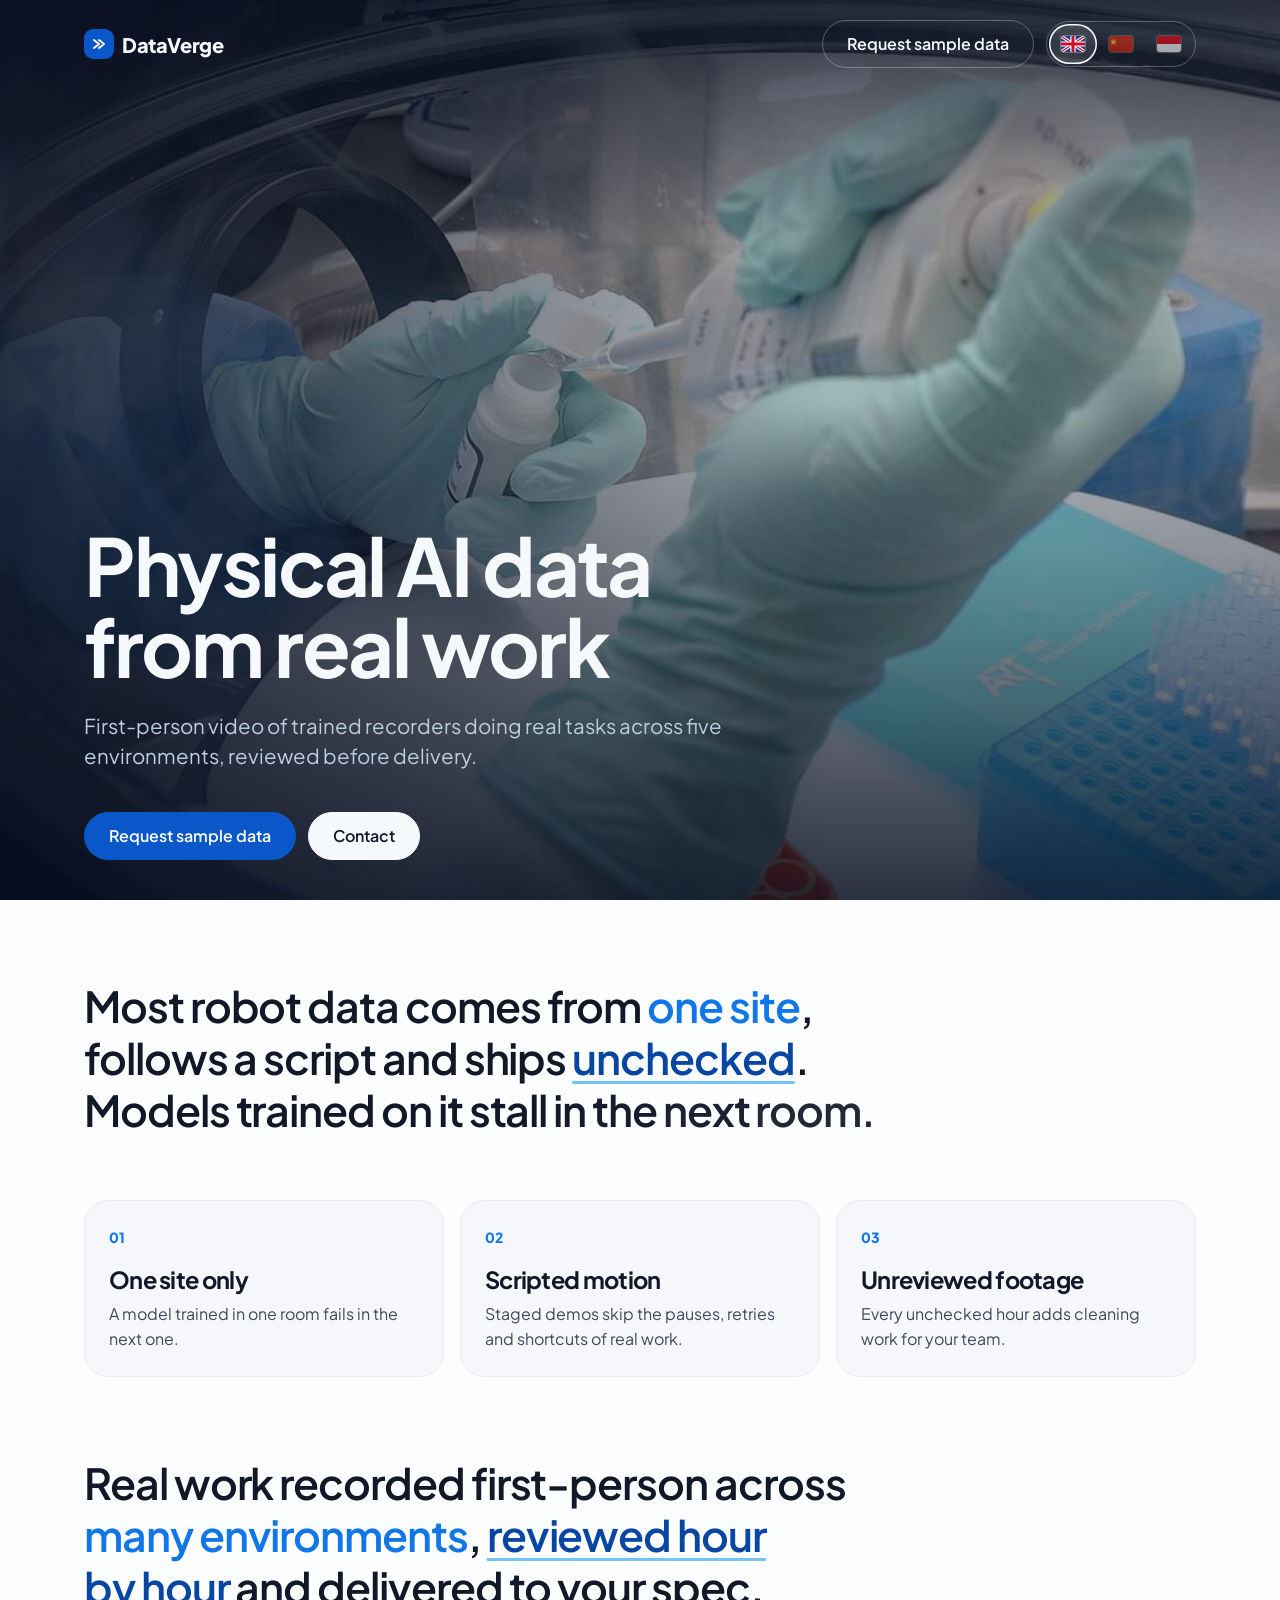
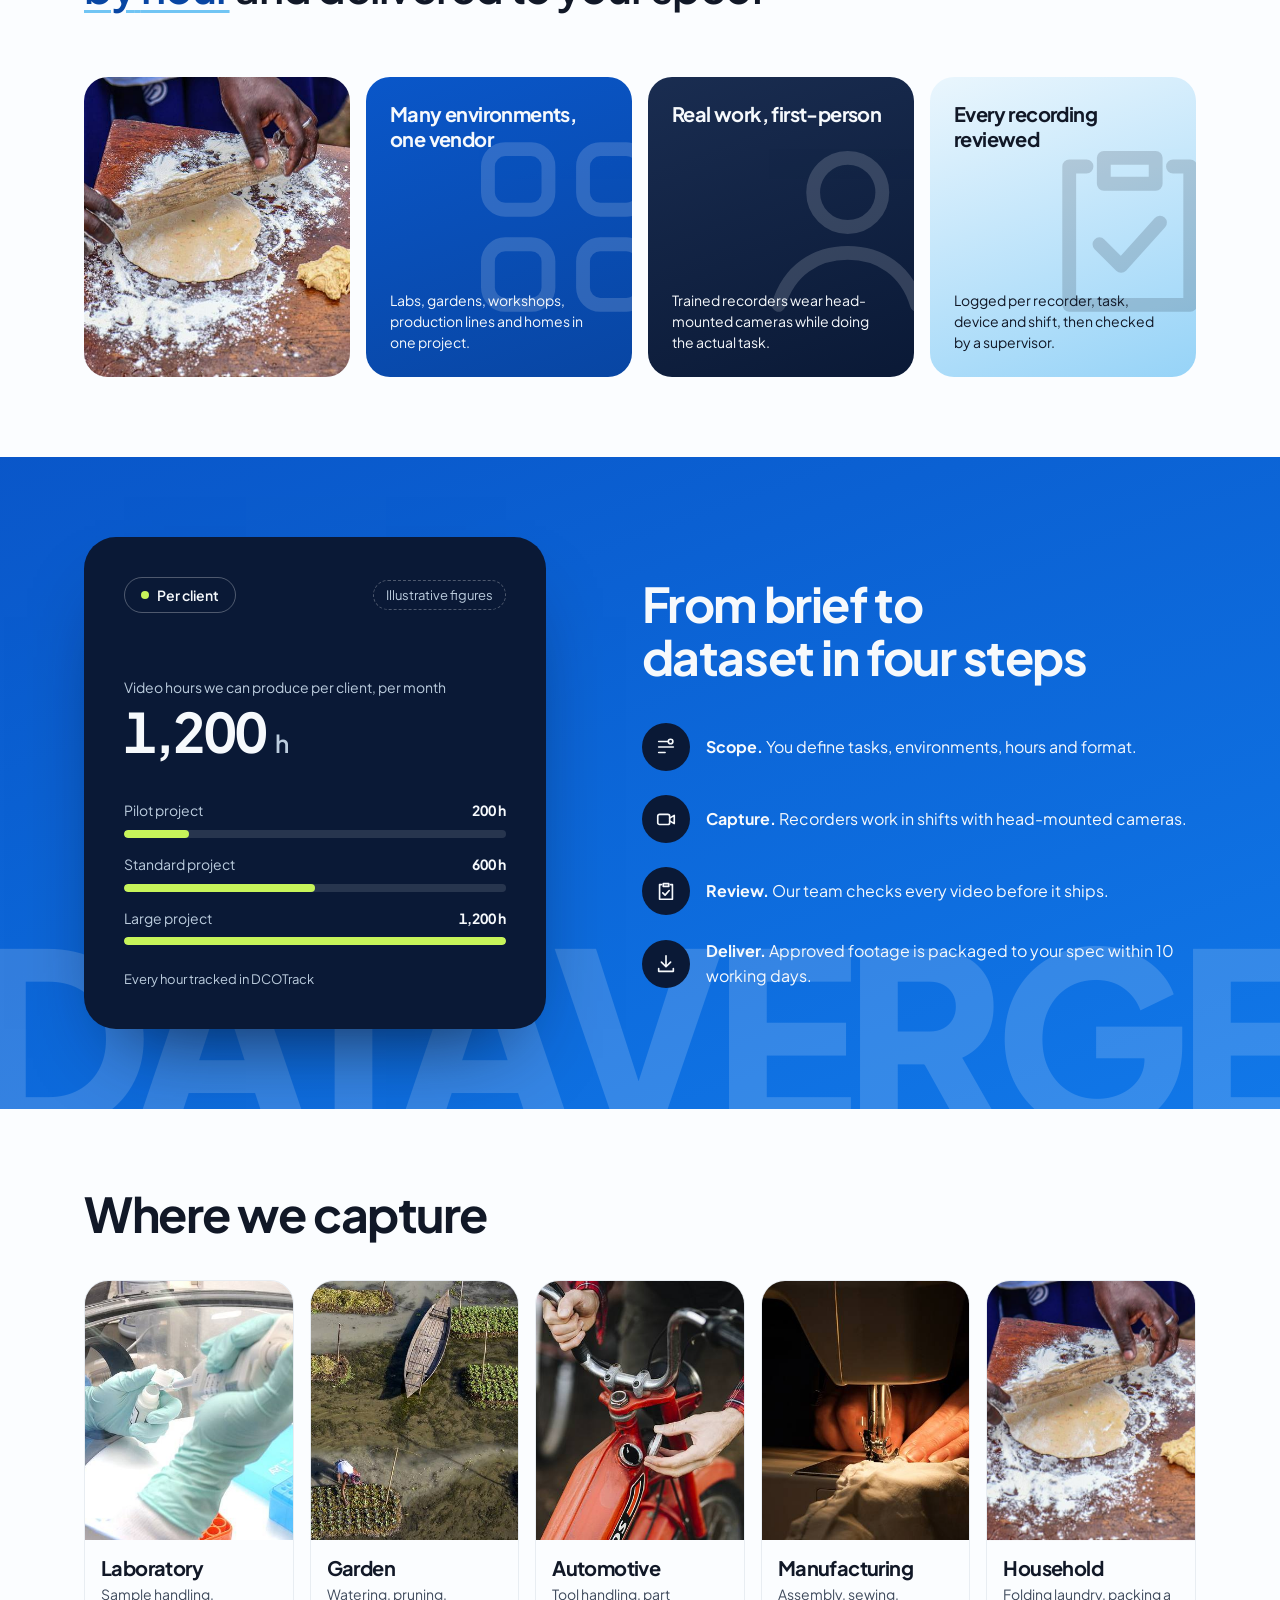
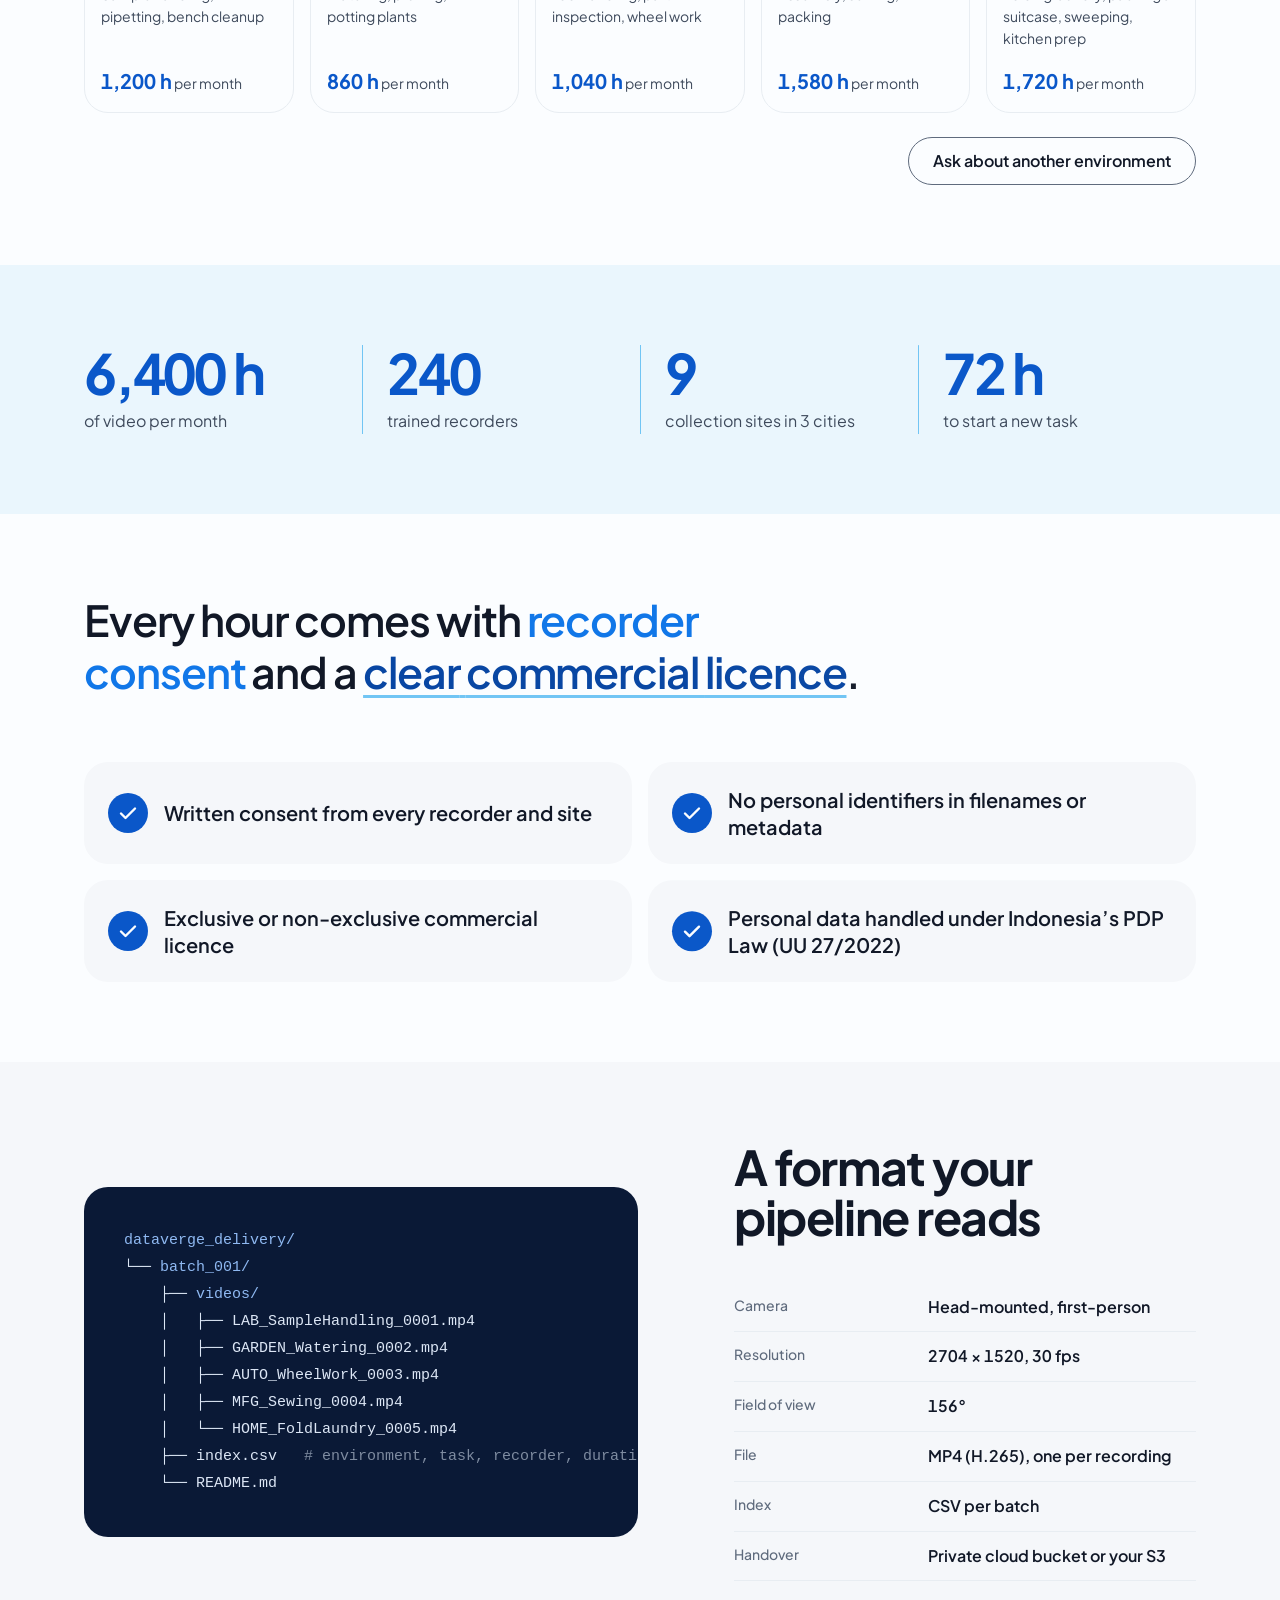
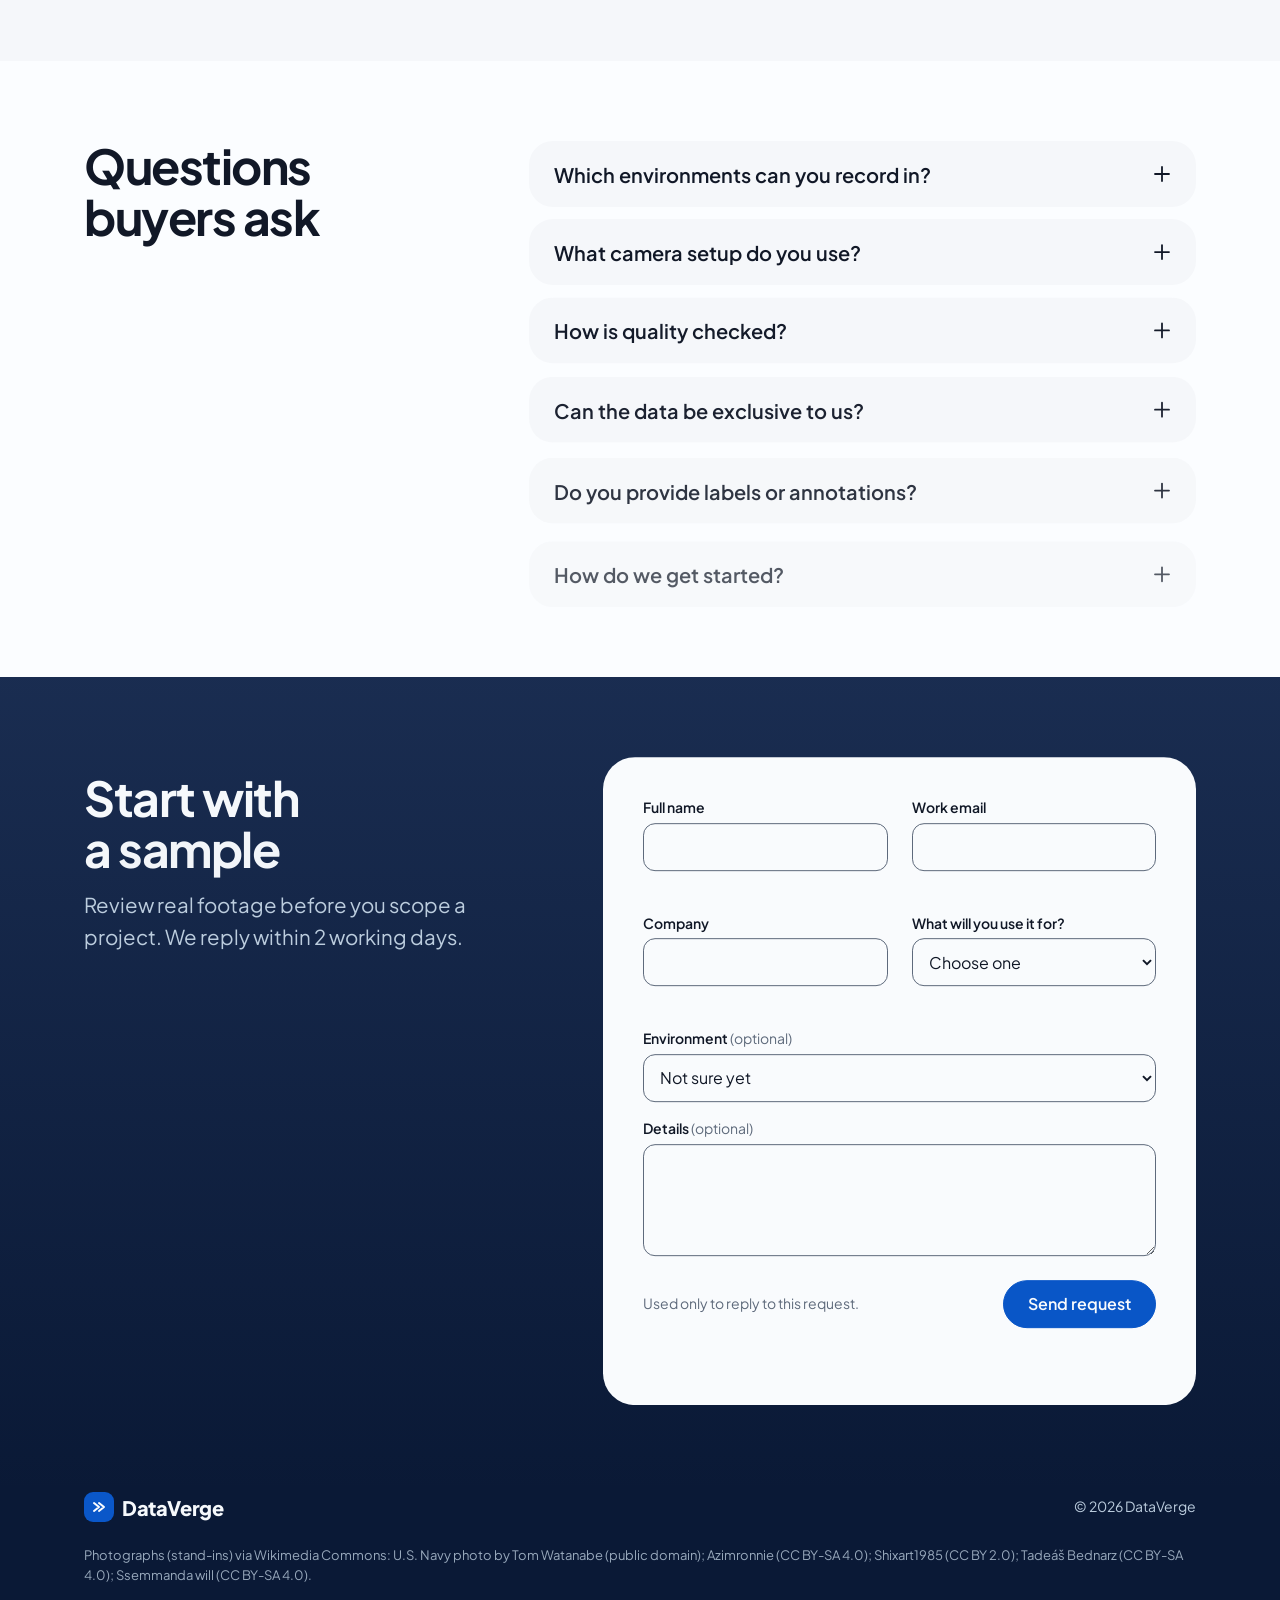
==== commit c1b3ce52: "update again" ====
--- a/index.html
+++ b/index.html
@@ -9,8 +9,368 @@
 <link rel="preconnect" href="https://fonts.gstatic.com" crossorigin>
 <link href="https://fonts.googleapis.com/css2?family=Plus+Jakarta+Sans:wght@400;500;600;700;800&display=swap" rel="stylesheet">
 <script>document.documentElement.classList.add('js');</script>
-<link rel="stylesheet" href="assets/styles.css">
-<link rel="preload" as="image" href="assets/photos/us-navy-040427-n-0000w-028-using-protective-gloves-under-a-p-1280.jpg" fetchpriority="high">
+<style>
+:root {
+  --space-3xs: 2px; --space-2xs: 4px; --space-xs: 8px; --space-sm: 12px; --space-md: 16px; --space-lg: 24px; --space-xl: 40px; --space-2xl: 64px; --space-3xl: 96px; --space-4xl: 144px;
+  --text-xs: 0.8125rem; --text-sm: 0.875rem; --text-md: 1rem; --text-lg: 1.25rem; --text-xl: 1.5625rem; --text-2xl: 1.953rem; --text-3xl: 2.441rem;
+  --text-display-s: clamp(2.25rem, 4vw + 0.5rem, 3.75rem); --text-display: clamp(2.75rem, 5vw + 1rem, 5.25rem);
+  --text-section: clamp(2rem, 2.5vw + 1rem, 3.5rem); --text-title: clamp(1.25rem, 0.75vw + 0.875rem, 1.625rem); --text-lead: clamp(1.125rem, 0.35vw + 1rem, 1.375rem);
+  --ease-out: cubic-bezier(0.16, 1, 0.3, 1); --ease-in: cubic-bezier(0.7, 0, 0.84, 0); --ease-in-out: cubic-bezier(0.65, 0, 0.35, 1);
+  --dur-micro: 120ms; --dur-short: 220ms; --dur-long: 420ms;
+  --color-error: oklch(50% 0.182 30); --color-success: oklch(50% 0.12 150);
+  --container: 1440px; --gutter: 64px; --gap-columns: 32px; --section-gap-s: 120px; --section-gap: 144px; --section-gap-l: 176px;
+  --z-base: 1; --z-raised: 10; --z-dropdown: 100; --z-sticky: 200; --z-sticky-nav: 300; --z-modal: 400; --z-toast: 500; --z-tooltip: 600;
+
+  /* DataVerge, from DESIGN.md (locked): white dominant, blue for action, sky and pale for grouping, lime as the one signal. */
+  --color-paper: oklch(99.4% 0.003 245);      /* Surface, a breath of blue */
+  --color-paper-2: oklch(96.6% 0.016 233);    /* Pale Blue #EAF6FD */
+  --color-paper-3: oklch(97.5% 0.005 258);    /* Soft Surface #F5F7FA */
+  --color-ink: oklch(21% 0.032 265);          /* Ink #111827 */
+  --color-ink-2: oklch(40.6% 0.034 258);      /* body on tinted paper */
+  --color-muted: oklch(52.4% 0.032 258);      /* Secondary Text, darkened for AA on pale */
+  --color-rule: oklch(94.4% 0.009 248);       /* Border #E8EDF2 */
+  --color-field: oklch(66.2% 0.031 257);      /* field edges, 3:1 on paper */
+  --color-accent: oklch(48.8% 0.191 260);     /* Deep Blue #0757C9: actions */
+  --color-accent-hover: oklch(42% 0.162 260);
+  --color-accent-ink: oklch(99.4% 0.003 245);
+  --color-blue: oklch(58.2% 0.191 256);       /* Primary Blue #1677E8: data, links in figures */
+  --color-sky: oklch(78.8% 0.106 235);        /* Sky Blue #70C5F4 */
+  --color-signal: oklch(90.7% 0.185 124);     /* Accent Lime #C8F45A: the one signal */
+  --color-focus: oklch(58.2% 0.191 256);
+  --color-code: oklch(20.1% 0.034 263);
+  --color-code-ink: oklch(92.2% 0.023 258);
+  --color-code-dir: oklch(77.7% 0.094 256);
+  --color-code-note: oklch(63.4% 0.035 260);
+  --color-scrim: oklch(21% 0.032 265 / 0.45);
+  --color-navy: oklch(22% 0.06 262);           /* dark cards and the hero overlay */
+  --color-navy-2: oklch(30% 0.07 262);
+  --color-blue-light: oklch(70% 0.15 245);     /* gradient partner of Primary Blue */
+  --color-on-dark: oklch(98% 0.005 245);
+  --color-on-dark-2: oklch(84% 0.03 250);
+  --color-hero-shade: oklch(16% 0.04 262 / 0.82);
+  --color-hero-shade-2: oklch(16% 0.04 262 / 0.15);
+  --color-hero-shade-3: oklch(16% 0.04 262 / 0.6);
+  --color-glass: oklch(100% 0 0 / 0.12);
+  --color-glass-line: oklch(100% 0 0 / 0.28);
+  --color-ghost: oklch(100% 0 0 / 0.16);
+  --color-ghost-blue: oklch(48.8% 0.191 260 / 0.07);
+  --color-shadow: oklch(30% 0.08 258 / 0.16);
+
+  --font-display: "Plus Jakarta Sans", "PingFang SC", "Hiragino Sans GB", "Microsoft YaHei", "Noto Sans SC", ui-sans-serif, system-ui, sans-serif;
+  --font-body: "Plus Jakarta Sans", "PingFang SC", "Hiragino Sans GB", "Microsoft YaHei", "Noto Sans SC", ui-sans-serif, system-ui, sans-serif;
+  --font-outlier: ui-monospace, SFMono-Regular, Menlo, Consolas, monospace; /* one role: the delivery file tree, which is code */
+  --display-weight: 600;
+  --radius-card: 24px; --radius-sm: 12px; --radius-lg: 32px; --radius-pill: 999px; --rule-hair: 1px; --shadow-card: none;
+  --tracking-display: -0.03em;
+}
+
+*, *::before, *::after { box-sizing: border-box; }
+html, body { overflow-x: clip; }
+html { scrollbar-color: var(--color-muted) var(--color-paper); scroll-padding-top: var(--space-3xl); }
+body { margin: 0; background: var(--color-paper); color: var(--color-ink); font-family: var(--font-body); font-size: var(--text-md); line-height: 1.55; -webkit-font-smoothing: antialiased; caret-color: var(--color-accent); }
+::selection { background: color-mix(in oklab, var(--color-accent) 22%, transparent); color: var(--color-ink); }
+:focus-visible { outline: 2px solid var(--color-focus); outline-offset: 2px; }
+a { color: inherit; text-decoration-thickness: 1px; text-underline-offset: 0.16em; }
+h1, h2, h3 { margin: 0; font-family: var(--font-display); font-weight: var(--display-weight, 700); font-synthesis: none; letter-spacing: var(--tracking-display); line-height: 1.05; overflow-wrap: break-word; min-width: 0; text-wrap: balance; }
+h1 { max-width: 20ch; font-size: var(--text-display); } h2 { max-width: 30ch; font-size: var(--text-section); } h3 { max-width: 40ch; font-size: var(--text-title); line-height: 1.2; }
+.lead { font-size: var(--text-lead); line-height: 1.45; max-width: 52ch; }
+p { margin: 0; text-wrap: pretty; }
+p:not([class]) { max-width: 65ch; }
+img, video { max-width: 100%; height: auto; display: block; }
+svg { display: block; }
+[hidden] { display: none !important; }
+button, input, select, textarea { font: inherit; }
+.container { width: 100%; max-width: var(--container); margin-inline: auto; padding-inline: var(--gutter); box-sizing: border-box; }
+.num, .figure, td.num { font-variant-numeric: tabular-nums; }
+.visually-hidden { position: absolute; width: 1px; height: 1px; overflow: hidden; clip-path: inset(50%); white-space: nowrap; }
+[data-slot] { position: relative; overflow: hidden; background: linear-gradient(160deg, var(--color-paper-2, var(--color-paper)), var(--color-paper-3, var(--color-paper))); }
+[data-slot] > img { position: absolute; inset: 0; width: 100%; height: 100%; object-fit: cover; z-index: 1; }
+[data-slot]:has(> img) > :not(img):not([data-keep]) { display: none !important; }
+@media (max-width: 60rem) { :root { --gutter: 24px; --section-gap-s: 80px; --section-gap: 96px; --section-gap-l: 120px; } }
+@media (max-width: 40rem) { :root { --gutter: 16px; --section-gap-s: 56px; --section-gap: 72px; --section-gap-l: 96px; --gap-columns: 16px; } }
+@media (prefers-reduced-motion: reduce) { *:not(.keep-motion), *:not(.keep-motion)::before, *:not(.keep-motion)::after { animation-duration: 0.01ms !important; animation-iteration-count: 1 !important; transition-duration: 0.01ms !important; scroll-behavior: auto !important; } }
+
+/* DataVerge landing page. Layout follows the reference the owner supplied (image 1), recoloured blue and white;
+   the hero follows the dark full-bleed reference. Colours and fonts live in tokens.css; nothing literal below. */
+
+/* ---------- page ---------- */
+html { scroll-behavior: smooth; scroll-padding-top: var(--space-lg); }
+@media (prefers-reduced-motion: reduce) { html { scroll-behavior: auto; } }
+body { background: var(--color-paper); }
+a[href], button, summary, select, label[for] { cursor: pointer; }
+button:disabled { cursor: not-allowed; }
+h1, h2, h3 { font-weight: 700; letter-spacing: -0.03em; }
+:lang(zh-Hans) h1, :lang(zh-Hans) h2, :lang(zh-Hans) h3, :lang(zh-Hans) .statement { letter-spacing: 0; line-height: 1.3; }
+.skip { position: absolute; left: var(--space-md); top: calc(-1 * var(--space-3xl)); z-index: var(--z-tooltip); padding: var(--space-xs) var(--space-md); border-radius: var(--radius-sm); background: var(--color-ink); color: var(--color-paper); text-decoration: none; }
+.skip:focus-visible { top: var(--space-sm); }
+.container { max-width: 1240px; }
+
+/* ---------- controls (all states) ---------- */
+.btn { display: inline-flex; align-items: center; justify-content: center; gap: var(--space-xs); min-height: 48px; padding: 0 var(--space-lg); border: var(--rule-hair) solid var(--color-accent); border-radius: var(--radius-pill); background: var(--color-accent); color: var(--color-accent-ink); font: 600 var(--text-md)/1 var(--font-body); white-space: nowrap; text-decoration: none; transition: background-color var(--dur-short) var(--ease-out), border-color var(--dur-short) var(--ease-out), color var(--dur-short) var(--ease-out), transform var(--dur-micro) var(--ease-out); }
+.btn:hover { background: var(--color-accent-hover); border-color: var(--color-accent-hover); }
+.btn:active { transform: translateY(1px); }
+.btn:focus-visible { outline: 2px solid var(--color-focus); outline-offset: 2px; }
+.btn:disabled { opacity: 0.55; cursor: not-allowed; transform: none; }
+.btn--light { background: var(--color-on-dark); border-color: var(--color-on-dark); color: var(--color-ink); }
+.btn--light:hover { background: var(--color-paper-2); border-color: var(--color-paper-2); }
+.btn--ghost { background: transparent; border-color: var(--color-glass-line); color: var(--color-on-dark); }
+.btn--ghost:hover { background: var(--color-glass); border-color: var(--color-on-dark); }
+.btn--ghost:focus-visible, .btn--light:focus-visible { outline-color: var(--color-on-dark); }
+.btn--quiet { background: var(--color-paper); border-color: var(--color-muted); color: var(--color-ink); }
+.btn--quiet:hover { background: var(--color-paper-2); border-color: var(--color-ink); }
+@media (prefers-reduced-motion: reduce) { .btn { transition: none; } }
+
+.pill { display: inline-flex; align-items: center; min-height: 32px; padding: 0 var(--space-md); border-radius: var(--radius-pill); background: var(--color-accent); color: var(--color-accent-ink); font-size: var(--text-sm); font-weight: 600; }
+.pill--light { background: var(--color-glass); color: var(--color-on-dark); border: var(--rule-hair) solid var(--color-glass-line); }
+.fig-tag { display: inline-flex; align-items: center; min-height: 28px; padding: 0 var(--space-sm); border: var(--rule-hair) dashed var(--color-muted); border-radius: var(--radius-pill); color: var(--color-muted); font-size: var(--text-xs); font-weight: 500; white-space: nowrap; }
+.num { font-variant-numeric: tabular-nums; }
+
+/* ---------- hero: full-bleed, dark, moving ---------- */
+.hero { position: relative; isolation: isolate; min-height: 100svh; display: flex; flex-direction: column; color: var(--color-on-dark); background: var(--color-navy); overflow: hidden; }
+.hero__media { position: absolute; inset: 0; z-index: -2; }
+.hero__slide { position: absolute; inset: 0; width: 100%; height: 100%; object-fit: cover; opacity: 0; transform: scale(1.02); transition: opacity 1.2s var(--ease-in-out); }
+.hero__slide.is-on { opacity: 1; }
+.hero.is-playing .hero__slide.is-on { animation: drift 7s var(--ease-out) forwards; }
+.hero.is-paused .hero__slide { animation-play-state: paused; }
+@keyframes drift { from { transform: scale(1.02); } to { transform: scale(1.1); } }
+.hero::before { content: ""; position: absolute; inset: 0; z-index: -1; background: linear-gradient(90deg, var(--color-hero-shade) 0%, var(--color-hero-shade-2) 65%), linear-gradient(180deg, var(--color-hero-shade) 0%, var(--color-hero-shade-2) 28%, var(--color-hero-shade-2) 45%, var(--color-hero-shade) 100%); }
+.nav { display: flex; align-items: center; gap: var(--space-lg); min-height: 88px; }
+.wordmark { display: inline-flex; align-items: center; gap: var(--space-xs); min-height: 44px; color: inherit; font-weight: 800; font-size: var(--text-lg); letter-spacing: -0.02em; text-decoration: none; }
+.wordmark__mark { display: grid; place-items: center; width: 30px; height: 30px; border-radius: 9px; background: var(--color-accent); color: var(--color-accent-ink); }
+.index { display: flex; gap: var(--space-2xs); margin: 0 auto; padding: 0; list-style: none; }
+.index a { display: inline-flex; align-items: center; min-height: 44px; padding: 0 var(--space-sm); border-radius: var(--radius-pill); color: var(--color-on-dark); font-size: var(--text-sm); font-weight: 500; text-decoration: none; transition: background-color var(--dur-short) var(--ease-out); }
+.index a:hover { background: var(--color-glass); }
+.index a:focus-visible { outline: 2px solid var(--color-on-dark); outline-offset: 2px; }
+.nav__end { display: flex; align-items: center; gap: var(--space-sm); margin-left: auto; }
+.lang { display: flex; padding: var(--space-3xs); border: var(--rule-hair) solid var(--color-glass-line); border-radius: var(--radius-pill); }
+.lang button { display: grid; place-items: center; white-space: nowrap; min-width: 44px; min-height: 40px; padding: 0 var(--space-sm); border: 0; border-radius: var(--radius-pill); background: transparent; color: var(--color-on-dark-2); font: 600 var(--text-sm)/1 var(--font-body); transition: background-color var(--dur-short) var(--ease-out), color var(--dur-short) var(--ease-out); }
+.lang button:hover { color: var(--color-on-dark); background: var(--color-glass); }
+.lang button:active { transform: translateY(1px); }
+.lang button:focus-visible { outline: 2px solid var(--color-on-dark); outline-offset: 2px; }
+.lang button svg { width: 24px; height: 16px; border-radius: 3px; box-shadow: 0 0 0 1px var(--color-glass-line); opacity: 0.6; transition: opacity var(--dur-short) var(--ease-out); }
+.lang button:hover svg { opacity: 1; }
+.lang button[aria-pressed="true"] { background: var(--color-glass); box-shadow: inset 0 0 0 1.5px var(--color-on-dark); }
+.lang button[aria-pressed="true"] svg { opacity: 1; }
+.hero__body { flex: 1; display: flex; flex-direction: column; justify-content: flex-end; padding-bottom: var(--space-xl); }
+.hero__copy { max-width: 760px; }
+.hero h1 { font-size: clamp(2.75rem, 5.6vw + 0.5rem, 5.75rem); line-height: 1.02; max-width: 13ch; color: var(--color-on-dark); }
+.hero__lead { margin-top: var(--space-lg); max-width: 46ch; font-size: var(--text-lead); line-height: 1.5; color: var(--color-on-dark-2); }
+.hero__actions { display: flex; flex-wrap: wrap; gap: var(--space-sm); margin-top: var(--space-xl); }
+.hero__foot { display: flex; justify-content: space-between; align-items: center; gap: var(--space-md); margin-top: var(--space-3xl); padding-top: var(--space-lg); border-top: var(--rule-hair) solid var(--color-glass-line); }
+.pause { display: inline-flex; align-items: center; gap: var(--space-xs); min-height: 44px; padding: 0 var(--space-lg); border: var(--rule-hair) solid var(--color-glass-line); border-radius: var(--radius-pill); background: var(--color-glass); color: var(--color-on-dark); font: 600 var(--text-sm)/1 var(--font-body); backdrop-filter: blur(6px); -webkit-backdrop-filter: blur(6px); transition: background-color var(--dur-short) var(--ease-out); }
+.pause:hover { background: var(--color-ghost); }
+.pause:active { transform: translateY(1px); }
+.pause:focus-visible { outline: 2px solid var(--color-on-dark); outline-offset: 2px; }
+.pause__icon--play { display: none; }
+.pause[aria-pressed="true"] .pause__icon--pause { display: none; }
+.pause[aria-pressed="true"] .pause__icon--play { display: block; }
+.hero__env { display: flex; gap: var(--space-sm); align-items: baseline; font-size: var(--text-sm); color: var(--color-on-dark-2); }
+.hero__env b { color: var(--color-on-dark); font-weight: 700; }
+
+/* ---------- sections, image-1 grammar: pill + note, then a statement ---------- */
+.sec { padding-block: var(--space-3xl); }
+.sec__top { display: flex; justify-content: space-between; align-items: center; gap: var(--space-md); margin-bottom: var(--space-xl); }
+.sec__top p { font-size: var(--text-sm); color: var(--color-ink-2); }
+.statement { max-width: 26ch; font-size: clamp(1.75rem, 2.4vw + 0.75rem, 2.75rem); line-height: 1.22; font-weight: 600; letter-spacing: -0.025em; color: var(--color-ink); }
+.statement em { font-style: normal; color: var(--color-blue); }
+.statement .em2 { color: var(--color-accent-hover); text-decoration: underline; text-decoration-thickness: 3px; text-underline-offset: 0.14em; text-decoration-color: var(--color-sky); }
+
+/* problem */
+.probs { display: grid; grid-template-columns: repeat(3, minmax(0, 1fr)); gap: var(--space-md); margin: var(--space-2xl) 0 0; padding: 0; list-style: none; }
+.probs > li { padding: var(--space-lg); border: var(--rule-hair) solid var(--color-rule); border-radius: var(--radius-card); background: var(--color-paper-3); }
+.probs__n { font-weight: 800; color: var(--color-blue); font-size: var(--text-sm); }
+.probs h3 { margin-top: var(--space-md); font-size: var(--text-title); }
+.probs p { margin-top: var(--space-xs); color: var(--color-ink-2); }
+
+/* deliver: four tiles */
+.deliver { padding-top: 0; }
+.tiles { display: grid; grid-template-columns: repeat(4, minmax(0, 1fr)); gap: var(--space-md); margin: var(--space-2xl) 0 0; padding: 0; list-style: none; }
+.tile { position: relative; overflow: hidden; display: flex; flex-direction: column; justify-content: space-between; min-height: 300px; padding: var(--space-lg); border-radius: var(--radius-card); }
+.tile h3 { position: relative; font-size: var(--text-lg); line-height: 1.25; max-width: 16ch; }
+.tile p { position: relative; font-size: var(--text-sm); line-height: 1.5; max-width: 30ch; }
+.tile__ghost { position: absolute; right: -14%; top: 50%; width: 78%; transform: translateY(-50%); fill: none; stroke: currentColor; stroke-width: 1.6; stroke-linecap: round; stroke-linejoin: round; opacity: 0.16; }
+.tile--photo { padding: 0; background: var(--color-paper-2); }
+.tile--photo img { width: 100%; height: 100%; object-fit: cover; }
+.tile--a { background: linear-gradient(160deg, var(--color-accent) 0%, var(--color-accent-hover) 100%); color: var(--color-on-dark); }
+.tile--b { background: linear-gradient(160deg, var(--color-navy-2) 0%, var(--color-navy) 100%); color: var(--color-on-dark); }
+.tile--c { background: linear-gradient(160deg, var(--color-paper-2) 0%, var(--color-sky) 140%); color: var(--color-ink); }
+
+/* how it works: the blue band */
+.how { position: relative; overflow: hidden; padding-block: var(--space-4xl); background: linear-gradient(160deg, var(--color-accent) 0%, var(--color-blue) 100%); color: var(--color-on-dark); }
+.how__word { position: absolute; left: 50%; bottom: -0.18em; transform: translateX(-50%); margin: 0; font-size: clamp(6rem, 19vw, 18rem); font-weight: 800; letter-spacing: -0.05em; line-height: 1; color: var(--color-ghost); white-space: nowrap; pointer-events: none; }
+.how__grid { position: relative; display: grid; grid-template-columns: minmax(0, 5fr) minmax(0, 6fr); gap: var(--space-3xl); align-items: center; }
+.console { margin: 0; padding: var(--space-xl); border-radius: var(--radius-lg); background: var(--color-navy); color: var(--color-on-dark); box-shadow: 0 40px 80px -40px var(--color-hero-shade); }
+.console__top { display: flex; justify-content: space-between; align-items: center; gap: var(--space-sm); }
+.chip { display: inline-flex; align-items: center; gap: var(--space-xs); min-height: 36px; padding: 0 var(--space-md); border: var(--rule-hair) solid var(--color-glass-line); border-radius: var(--radius-pill); font-size: var(--text-sm); font-weight: 600; }
+.chip__dot { width: 8px; height: 8px; border-radius: 50%; background: var(--color-signal); }
+.console__tag { font-size: var(--text-xs); color: var(--color-on-dark-2); border: var(--rule-hair) dashed var(--color-glass-line); border-radius: var(--radius-pill); padding: var(--space-2xs) var(--space-sm); }
+.console__label { margin-top: var(--space-2xl); font-size: var(--text-sm); color: var(--color-on-dark-2); }
+.console__big { margin-top: var(--space-2xs); font-size: clamp(2.5rem, 3vw + 1rem, 3.5rem); font-weight: 700; letter-spacing: -0.03em; line-height: 1.05; }
+.console__big small { font-size: 0.45em; color: var(--color-on-dark-2); font-weight: 600; }
+.meter { position: relative; height: 10px; margin-top: var(--space-lg); border-radius: var(--radius-pill); background: var(--color-glass); overflow: hidden; }
+.meter i { position: absolute; inset: 0 auto 0 0; width: var(--v); border-radius: var(--radius-pill); background: var(--color-signal); }
+.console__meta { display: flex; justify-content: space-between; margin-top: var(--space-xs); font-size: var(--text-sm); color: var(--color-on-dark-2); }
+.console__stats { display: flex; flex-wrap: wrap; gap: var(--space-xs); margin-top: var(--space-xl); }
+.stat-pill { display: inline-flex; align-items: center; gap: var(--space-2xs); min-height: 40px; padding: 0 var(--space-md); border: var(--rule-hair) solid var(--color-glass-line); border-radius: var(--radius-pill); font-size: var(--text-sm); color: var(--color-on-dark-2); }
+.stat-pill b { color: var(--color-on-dark); }
+.cap { display: grid; gap: var(--space-md); margin: var(--space-xl) 0 0; padding: 0; list-style: none; }
+.cap li { display: grid; grid-template-columns: minmax(0, 1fr) auto; gap: var(--space-xs) var(--space-md); align-items: baseline; font-size: var(--text-sm); color: var(--color-on-dark-2); }
+.cap b { color: var(--color-on-dark); font-weight: 700; }
+.cap .meter { grid-column: 1 / -1; margin-top: 0; height: 8px; }
+.console figcaption { margin-top: var(--space-lg); font-size: var(--text-xs); color: var(--color-on-dark-2); }
+.how h2 { font-size: var(--text-section); color: var(--color-on-dark); max-width: 14ch; line-height: 1.1; }
+.steps { display: grid; gap: var(--space-lg); margin: var(--space-xl) 0 0; padding: 0; list-style: none; }
+.steps > li { display: grid; grid-template-columns: 48px minmax(0, 1fr); gap: var(--space-md); align-items: center; }
+.steps__ic { display: grid; place-items: center; width: 48px; height: 48px; border-radius: 50%; background: var(--color-navy); }
+.steps__ic svg { width: 22px; height: 22px; fill: none; stroke: var(--color-on-dark); stroke-width: 1.8; stroke-linecap: round; stroke-linejoin: round; }
+.steps p { color: var(--color-on-dark); max-width: 44ch; }
+.steps b { font-weight: 700; }
+
+/* where we capture */
+.where__head { display: flex; flex-wrap: wrap; justify-content: space-between; align-items: end; gap: var(--space-md); margin-bottom: var(--space-xl); }
+.where__head h2 { font-size: var(--text-section); }
+.envs { display: grid; grid-template-columns: repeat(5, minmax(0, 1fr)); gap: var(--space-md); margin: 0; padding: 0; list-style: none; }
+.env { display: flex; flex-direction: column; overflow: hidden; border: var(--rule-hair) solid var(--color-rule); border-radius: var(--radius-card); background: var(--color-paper); }
+.env img { width: 100%; aspect-ratio: 4 / 5; object-fit: cover; }
+.env__body { display: flex; flex-direction: column; gap: var(--space-2xs); flex: 1; padding: var(--space-md); }
+.env h3 { font-size: var(--text-lg); }
+.env p { font-size: var(--text-sm); color: var(--color-ink-2); }
+.env__hours { margin-top: auto; padding-top: var(--space-sm); }
+.env__hours b { color: var(--color-accent); font-size: var(--text-lg); }
+.where__foot { display: flex; flex-wrap: wrap; justify-content: flex-end; align-items: center; gap: var(--space-md); margin-top: var(--space-lg); }
+.where__foot p { font-size: var(--text-sm); color: var(--color-muted); }
+
+/* capacity */
+.scale { background: var(--color-paper-2); }
+.figures { display: grid; grid-template-columns: repeat(4, minmax(0, 1fr)); margin: 0; padding: 0; list-style: none; }
+.figures li { display: grid; gap: var(--space-xs); padding: 0 var(--space-lg); border-left: var(--rule-hair) solid var(--color-sky); }
+.figures li:first-child { padding-left: 0; border-left: 0; }
+.figures b { font-size: clamp(2.5rem, 3.4vw + 0.75rem, 4rem); font-weight: 700; letter-spacing: -0.04em; line-height: 1; color: var(--color-accent); }
+.figures span { color: var(--color-ink-2); }
+
+/* consent and rights */
+.terms { display: grid; grid-template-columns: repeat(2, minmax(0, 1fr)); gap: var(--space-md); margin: var(--space-2xl) 0 0; padding: 0; list-style: none; }
+.terms li { display: grid; grid-template-columns: 40px minmax(0, 1fr); gap: var(--space-md); align-items: center; padding: var(--space-lg); border-radius: var(--radius-card); background: var(--color-paper-3); font-size: var(--text-lg); font-weight: 600; line-height: 1.35; }
+.terms svg { width: 40px; height: 40px; padding: var(--space-xs); border-radius: 50%; background: var(--color-accent); fill: none; stroke: var(--color-accent-ink); stroke-width: 2.4; stroke-linecap: round; stroke-linejoin: round; }
+
+/* delivery */
+.delivery { background: var(--color-paper-3); }
+.delivery__grid { display: grid; grid-template-columns: minmax(0, 6fr) minmax(0, 5fr); gap: var(--space-3xl); align-items: center; }
+.delivery__grid > * { min-width: 0; }
+.tree { margin: 0; padding: var(--space-xl); border-radius: var(--radius-card); background: var(--color-navy); color: var(--color-code-ink); font: 0.9375rem/1.8 var(--font-outlier); overflow-x: auto; white-space: pre; }
+.tree .d { color: var(--color-code-dir); }
+.tree .c { color: var(--color-code-note); }
+.delivery h2 { font-size: var(--text-section); }
+.spec { width: 100%; margin-top: var(--space-xl); border-collapse: collapse; }
+.spec th, .spec td { padding: var(--space-sm) 0; border-bottom: var(--rule-hair) solid var(--color-rule); text-align: left; vertical-align: top; }
+.spec th { width: 42%; padding-right: var(--space-md); font-size: var(--text-sm); font-weight: 500; color: var(--color-muted); }
+.spec td { font-weight: 600; }
+
+/* faq */
+.faq__grid { display: grid; grid-template-columns: minmax(0, 4fr) minmax(0, 7fr); gap: var(--space-2xl); align-items: start; }
+.faq h2 { font-size: var(--text-section); max-width: 12ch; }
+.qa { display: grid; gap: var(--space-sm); }
+.qa details { border-radius: var(--radius-card); background: var(--color-paper-3); border: var(--rule-hair) solid transparent; transition: background-color var(--dur-short) var(--ease-out); }
+.qa details[open] { background: var(--color-paper-2); border-color: var(--color-rule); }
+.qa summary { display: flex; justify-content: space-between; align-items: center; gap: var(--space-md); min-height: 64px; padding: var(--space-md) var(--space-lg); font-size: var(--text-lg); font-weight: 600; list-style: none; border-radius: var(--radius-card); transition: color var(--dur-short) var(--ease-out); }
+.qa summary::-webkit-details-marker { display: none; }
+.qa summary:hover { color: var(--color-accent); }
+.qa summary:focus-visible { outline: 2px solid var(--color-focus); outline-offset: 2px; }
+.qa summary svg { flex: none; stroke: currentColor; stroke-width: 1.8; stroke-linecap: round; transition: transform var(--dur-short) var(--ease-out); }
+.qa details[open] summary svg { transform: rotate(45deg); }
+.qa .ans { padding: 0 var(--space-lg) var(--space-lg); color: var(--color-ink-2); max-width: 60ch; }
+
+/* start with a sample: dark band with the form */
+.start { position: relative; overflow: hidden; padding-block: var(--space-4xl); background: linear-gradient(180deg, var(--color-navy-2) 0%, var(--color-navy) 100%); color: var(--color-on-dark); }
+.start__grid { display: grid; grid-template-columns: minmax(0, 5fr) minmax(0, 7fr); gap: var(--space-3xl); align-items: start; }
+.start h2 { margin-top: var(--space-md); font-size: var(--text-section); color: var(--color-on-dark); max-width: 12ch; }
+.start__lead { margin-top: var(--space-md); max-width: 36ch; font-size: var(--text-lead); color: var(--color-on-dark-2); }
+.form { padding: var(--space-xl); border-radius: var(--radius-lg); background: var(--color-paper); color: var(--color-ink); }
+.fields { display: grid; grid-template-columns: repeat(2, minmax(0, 1fr)); gap: var(--space-md) var(--space-lg); }
+.field { display: grid; gap: var(--space-2xs); }
+.field--full { grid-column: 1 / -1; }
+.field label { font-size: var(--text-sm); font-weight: 600; }
+.field .opt { font-weight: 400; color: var(--color-muted); }
+.field input, .field select, .field textarea { width: 100%; min-height: 48px; padding: 0 var(--space-sm); border: var(--rule-hair) solid var(--color-muted); border-radius: var(--radius-sm); background: var(--color-paper); color: var(--color-ink); font: 400 var(--text-md) var(--font-body); transition: border-color var(--dur-short) var(--ease-out); }
+.field textarea { min-height: 112px; padding-block: var(--space-sm); resize: vertical; }
+.field input:hover, .field select:hover, .field textarea:hover { border-color: var(--color-ink); }
+.field input:focus-visible, .field select:focus-visible, .field textarea:focus-visible { outline: 2px solid var(--color-focus); outline-offset: 0; }
+.field [aria-invalid="true"] { border-color: var(--color-error); }
+.field .err { min-height: 1lh; font-size: var(--text-sm); color: var(--color-error); }
+.form__foot { display: flex; flex-wrap: wrap; justify-content: space-between; align-items: center; gap: var(--space-md); margin-top: var(--space-lg); }
+.form__foot p { font-size: var(--text-sm); color: var(--color-muted); max-width: 30ch; }
+.form__status { min-height: 1lh; margin-top: var(--space-md); font-size: var(--text-sm); color: var(--color-ink-2); }
+
+/* footer: continues the navy of the sample band, logo and copyright only */
+.foot { background: var(--color-navy); color: var(--color-on-dark); padding-block: 0 var(--space-lg); }
+.foot__row { display: flex; flex-wrap: wrap; justify-content: space-between; align-items: center; gap: var(--space-md); }
+.foot p { font-size: var(--text-sm); color: var(--color-on-dark-2); }
+.foot__credits { margin-top: var(--space-md); padding-inline: var(--gutter); max-width: 1240px; margin-inline: auto; font-size: var(--text-xs) !important; opacity: 0.8; }
+
+/* ---------- one reveal, visible without script ---------- */
+.js [data-reveal] { opacity: 0; transform: translateY(12px); transition: opacity var(--dur-long) var(--ease-out), transform var(--dur-long) var(--ease-out); }
+.js [data-reveal].is-in { opacity: 1; transform: none; }
+@media (prefers-reduced-motion: reduce) {
+  .js [data-reveal] { opacity: 1; transform: none; transition: none; }
+  .hero__slide { transition: none; animation: none !important; }
+}
+
+/* Lenis owns the easing, so native smooth scrolling must stay off while it runs. */
+html.lenis { scroll-behavior: auto !important; }
+html.lenis, html.lenis body { height: auto; }
+.lenis.lenis-smooth { scroll-behavior: auto !important; }
+.lenis.lenis-smooth [data-lenis-prevent] { overscroll-behavior: contain; }
+.lenis.lenis-stopped { overflow: hidden; }
+
+/* ---------- card hover: subtle scale and elevation, only with a real pointer ---------- */
+@media (hover: hover) and (prefers-reduced-motion: no-preference) {
+  .probs > li, .tiles > li, .env, .terms > li { position: relative; transition: transform var(--dur-short) var(--ease-out), box-shadow var(--dur-short) var(--ease-out); }
+  .probs > li:hover, .tiles > li:hover, .env:hover, .terms > li:hover { z-index: var(--z-raised); transform: translateY(-4px) scale(1.02); box-shadow: 0 24px 40px -24px var(--color-shadow); }
+}
+
+/* ---------- responsive ---------- */
+@media (max-width: 75rem) {
+  .index { display: none; }
+  .envs { grid-template-columns: repeat(3, minmax(0, 1fr)); }
+}
+@media (max-width: 60rem) {
+  .tiles { grid-template-columns: repeat(2, minmax(0, 1fr)); }
+  .probs, .terms { grid-template-columns: minmax(0, 1fr); }
+  .how__grid, .delivery__grid, .faq__grid, .start__grid { grid-template-columns: minmax(0, 1fr); gap: var(--space-xl); }
+  .figures { grid-template-columns: repeat(2, minmax(0, 1fr)); row-gap: var(--space-xl); }
+  .figures li:nth-child(3) { padding-left: 0; border-left: 0; }
+  .envs { grid-template-columns: repeat(2, minmax(0, 1fr)); }
+}
+@media (max-width: 40rem) {
+  .nav__end > .btn { display: none; }
+  .nav { gap: var(--space-sm); }
+  .wordmark { font-size: var(--text-md); gap: var(--space-2xs); }
+  .wordmark__mark { width: 26px; height: 26px; }
+  .lang button { min-width: 40px; padding: 0 var(--space-xs); }
+  .hero h1 { font-size: clamp(2.125rem, 10vw, 2.75rem); }
+  .hero::before { background: linear-gradient(180deg, var(--color-hero-shade) 0%, var(--color-hero-shade-3) 30%, var(--color-hero-shade) 60%, var(--color-hero-shade) 100%); }
+  .hero__actions .btn { flex: 1 1 100%; }
+  .hero__foot { flex-direction: column; align-items: flex-start; margin-top: var(--space-xl); }
+  .sec__top { flex-wrap: wrap; }
+  .tiles { grid-template-columns: minmax(0, 1fr); }
+  .tile { min-height: 220px; }
+  .tile--photo { min-height: 240px; }
+  .envs { grid-template-columns: minmax(0, 1fr); }
+  .env img { aspect-ratio: 16 / 10; }
+  .fields { grid-template-columns: minmax(0, 1fr); }
+  .form { padding: var(--space-lg); }
+  .form__foot .btn { width: 100%; }
+  .clients__row { justify-content: center; }
+}
+
+
+/* ---------- section rhythm: 80px between sections ---------- */
+.sec { padding-block: 40px; }
+.sec.problem { padding-top: 80px; }
+.sec.deliver { padding-top: 40px; }
+.how, .sec.scale, .sec.delivery, .start { margin-block: 40px; padding-block: 80px; }
+.start { margin-bottom: 0; }
+</style>
 </head>
 <body>
 <a class="skip" href="#main" data-i18n="skip">Skip to content</a>
@@ -18,11 +378,11 @@
 <!-- ================= HERO: full-bleed, dark, moving ================= -->
 <header class="hero" id="top">
   <div class="hero__media" aria-hidden="true">
-    <img class="hero__slide is-on" src="assets/photos/us-navy-040427-n-0000w-028-using-protective-gloves-under-a-p-1280.jpg" width="1280" height="840" alt="" fetchpriority="high" data-env="lab" style="object-position: 55% 45%">
-    <img class="hero__slide" src="assets/photos/bike-repair-is-taking-place-in-a-workshop-with-focus-on-fixi-1280.jpg" width="1280" height="852" alt="" loading="lazy" data-env="auto" style="object-position: 55% 45%">
-    <img class="hero__slide" src="assets/photos/woman-sewing-a-face-mask-with-a-singer-machine-14-1280.jpg" width="1280" height="853" alt="" loading="lazy" data-env="mfg">
-    <img class="hero__slide" src="assets/photos/kneading-chapati-dough-04-1280.jpg" width="1280" height="963" alt="" loading="lazy" data-env="home">
-    <img class="hero__slide" src="assets/photos/traditional-floating-vegetable-garden-34-1280.jpg" width="1280" height="853" alt="" loading="lazy" data-env="garden" style="object-position: 60% 70%">
+    <img class="hero__slide is-on" src="[data-uri]" width="1280" height="840" alt="" fetchpriority="high" data-env="lab" style="object-position: 55% 45%">
+    <img class="hero__slide" src="[data-uri]" width="1280" height="852" alt="" loading="lazy" data-env="auto" style="object-position: 55% 45%">
+    <img class="hero__slide" src="[data-uri]